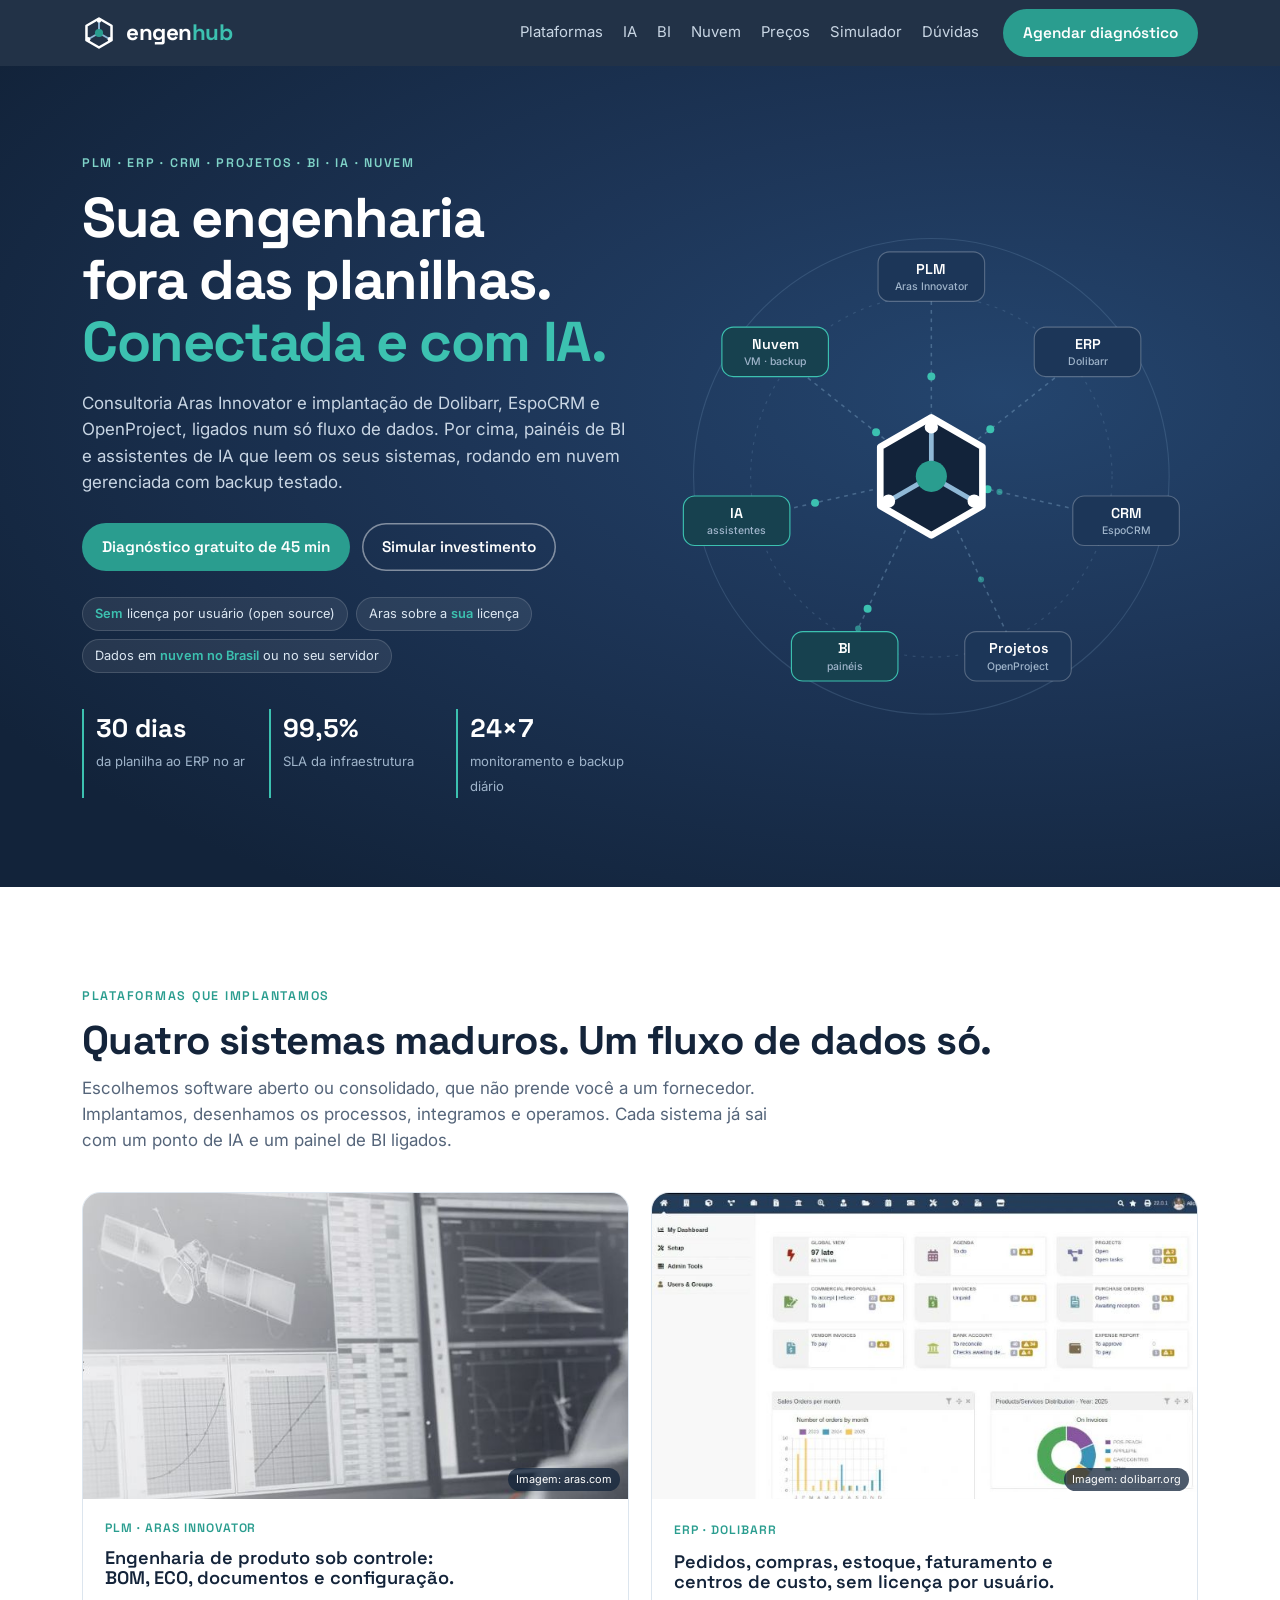
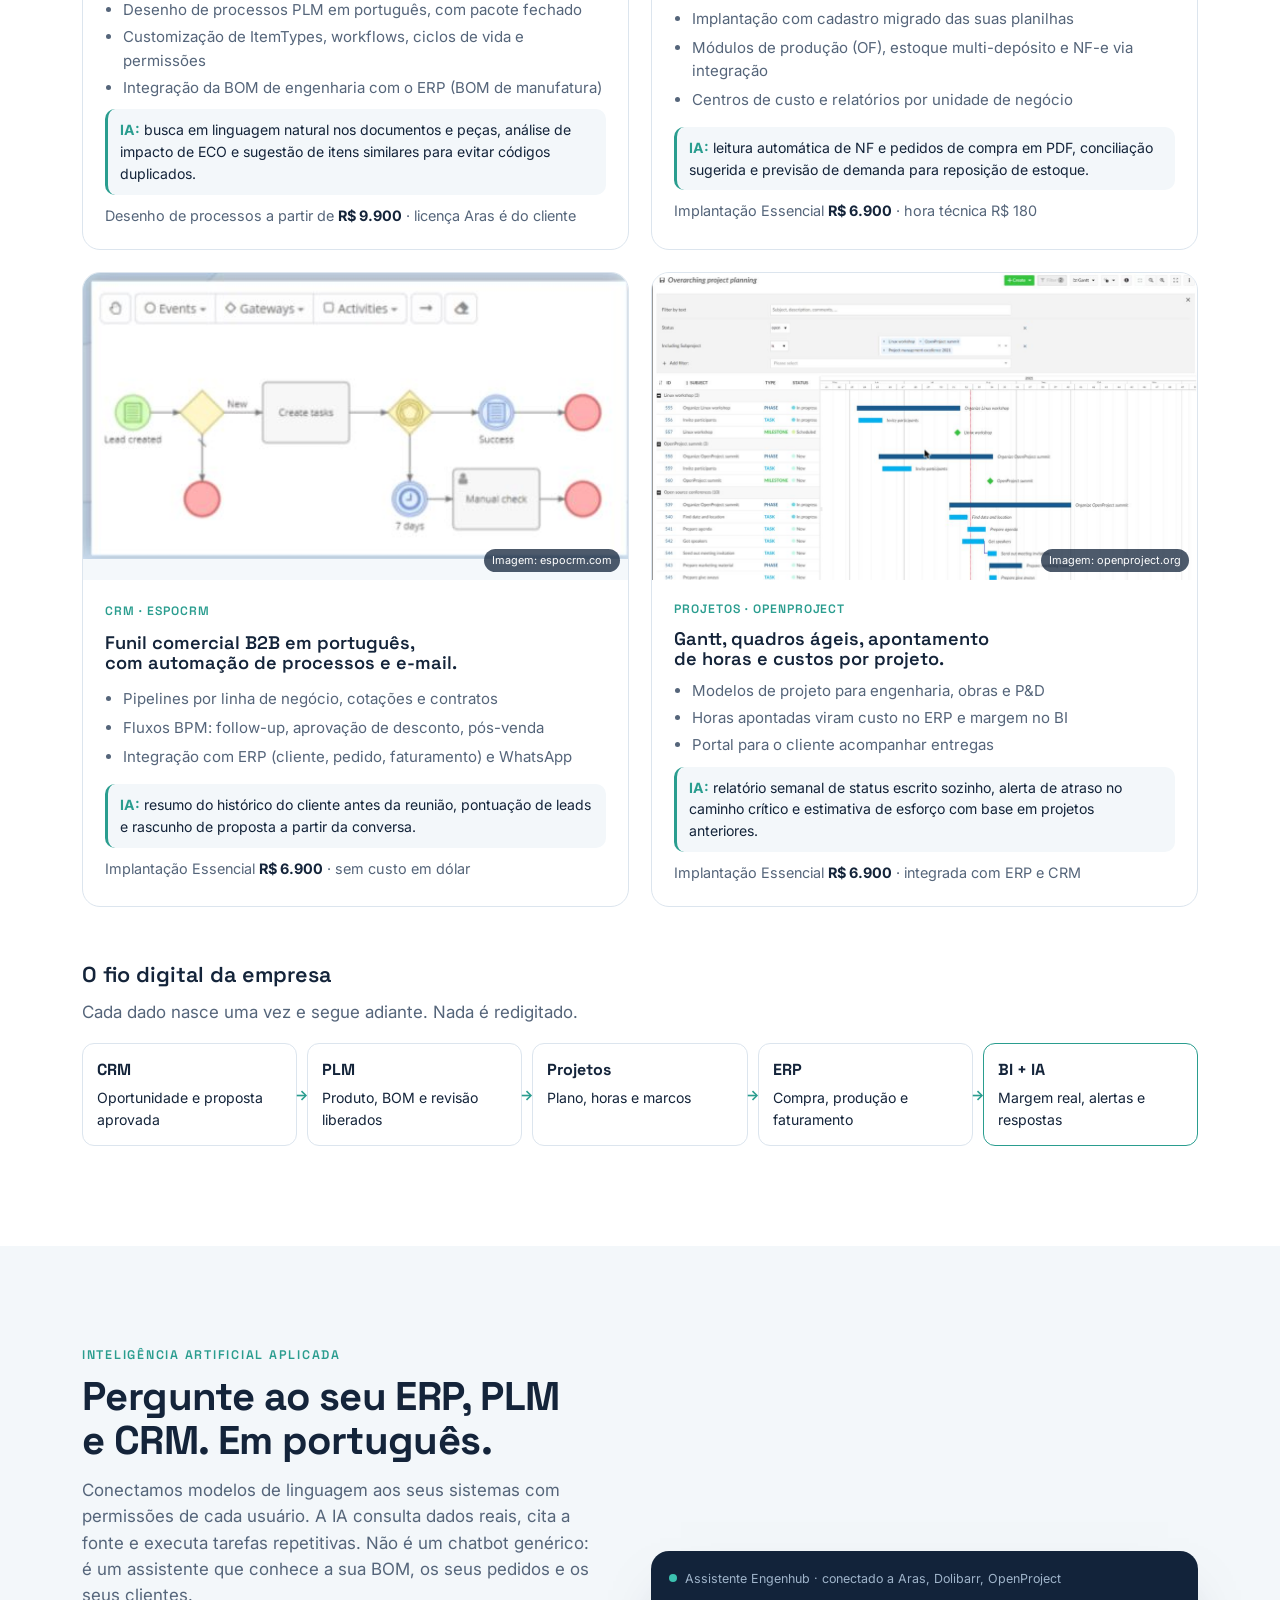
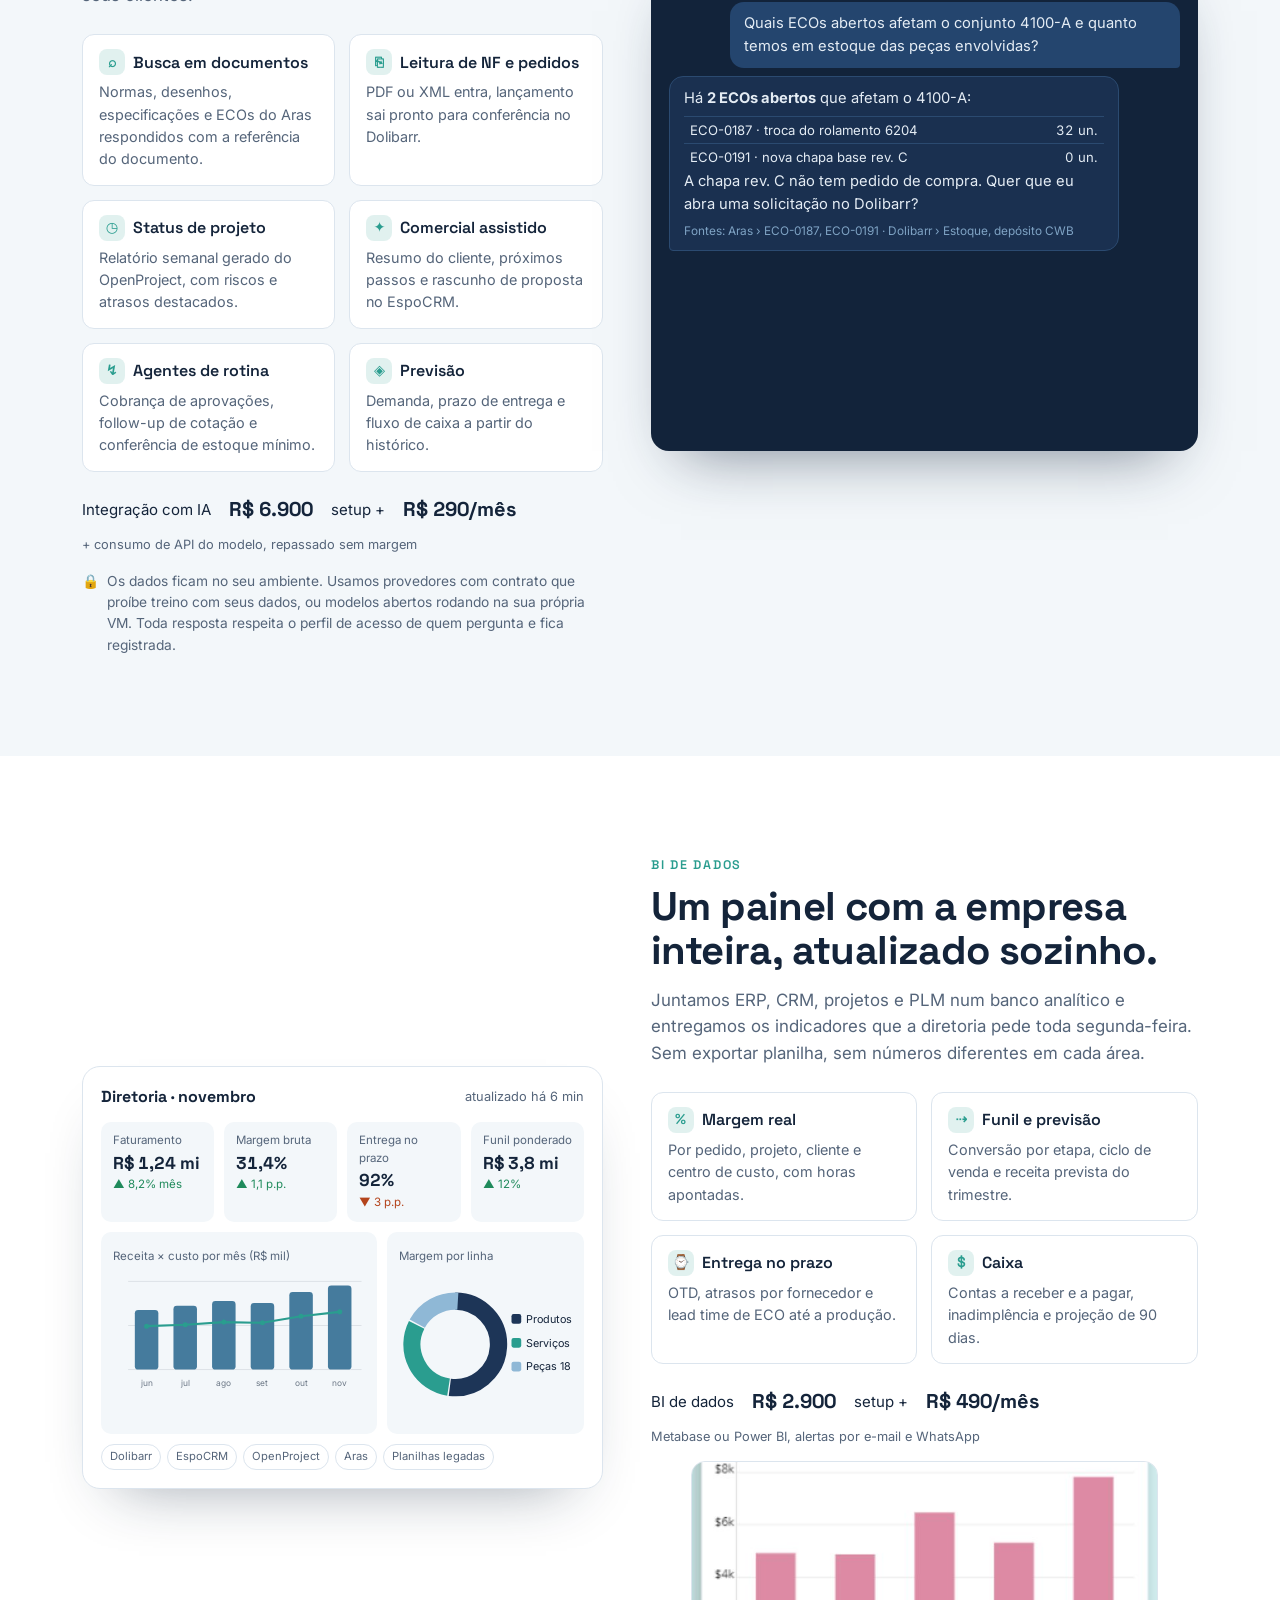
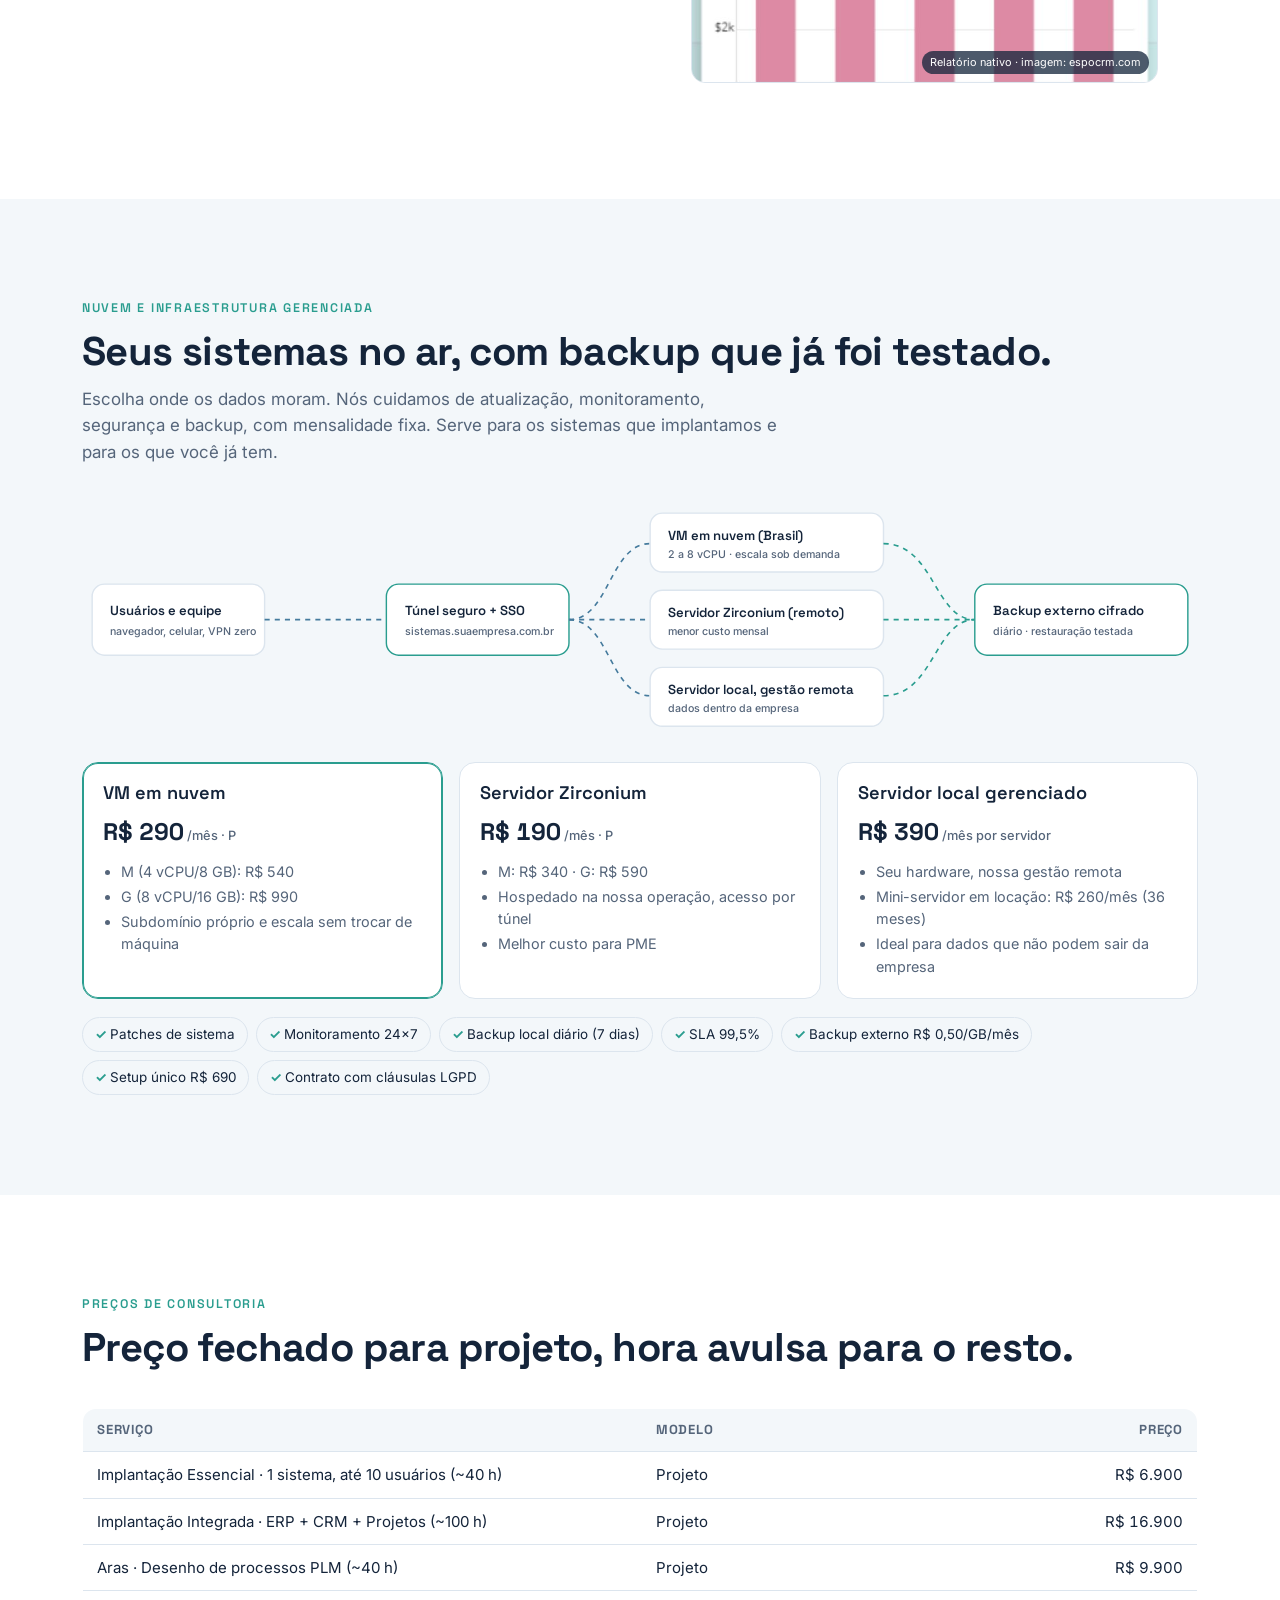
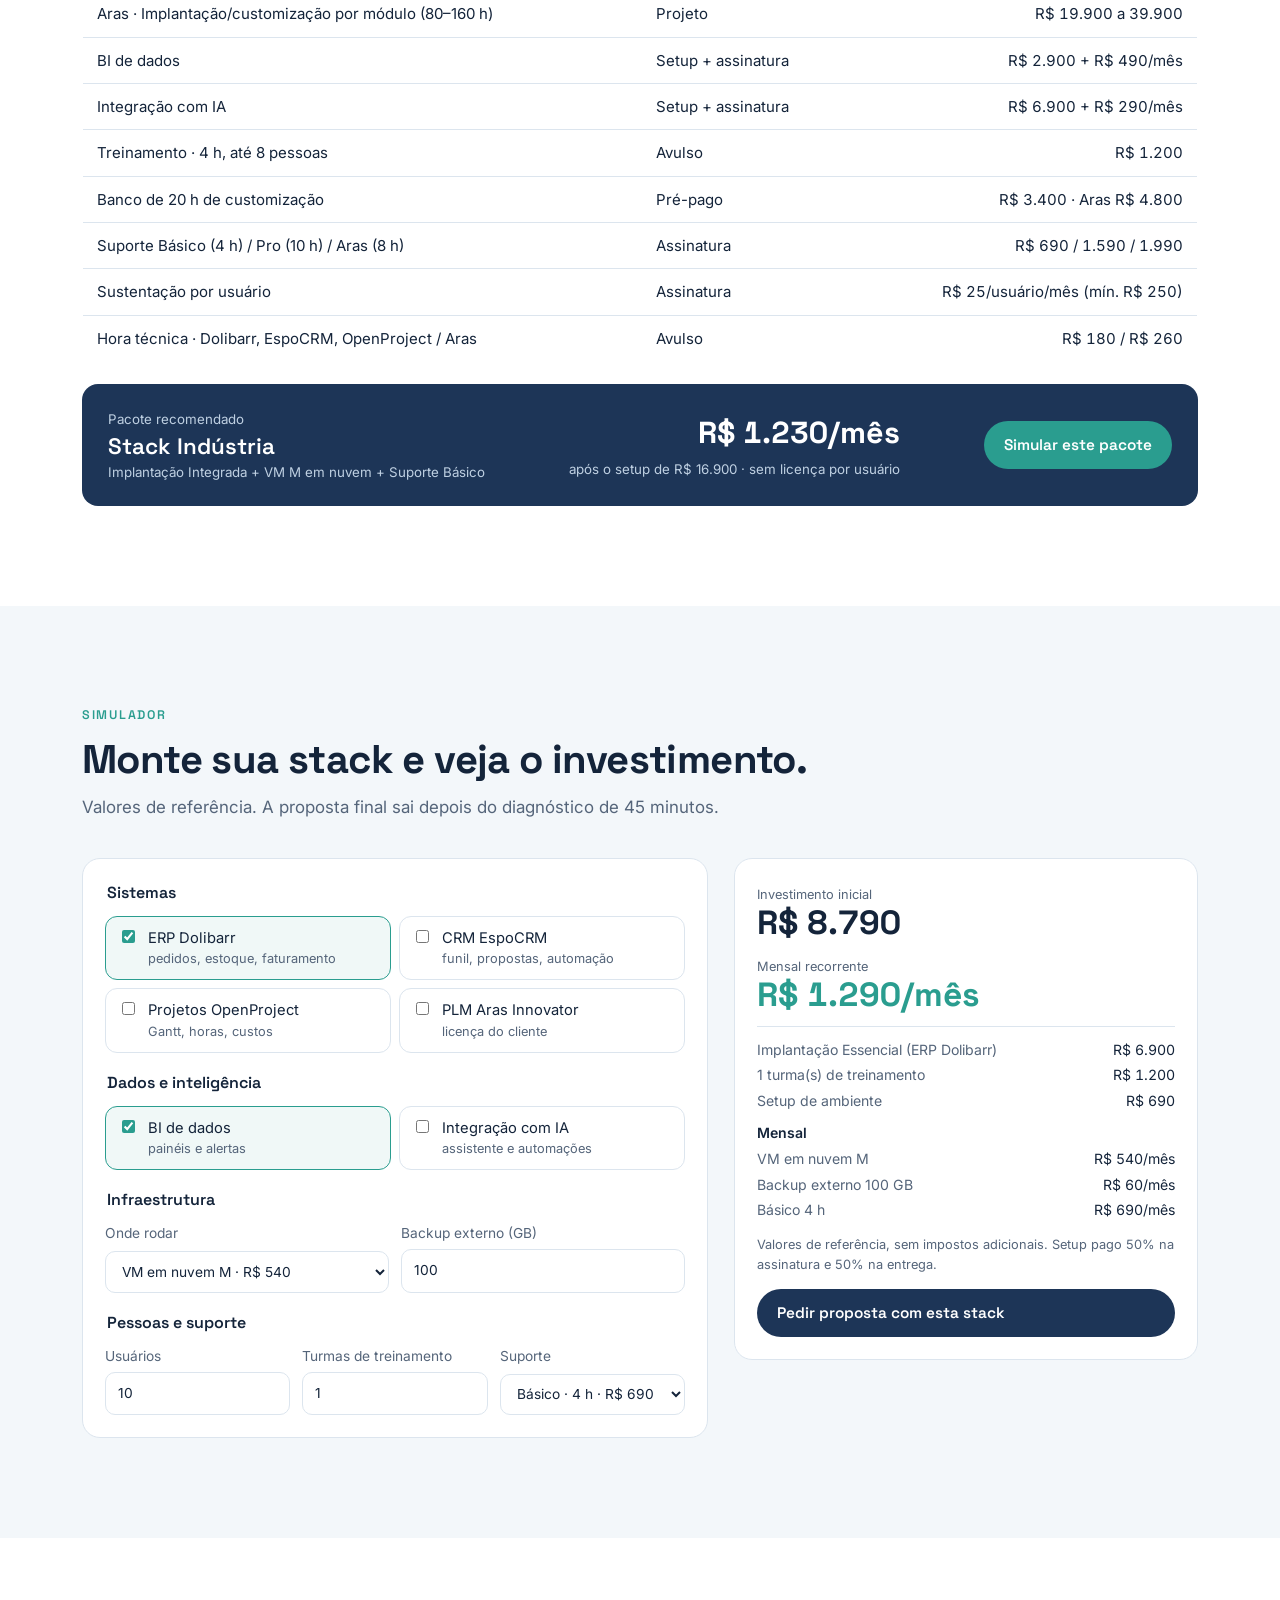
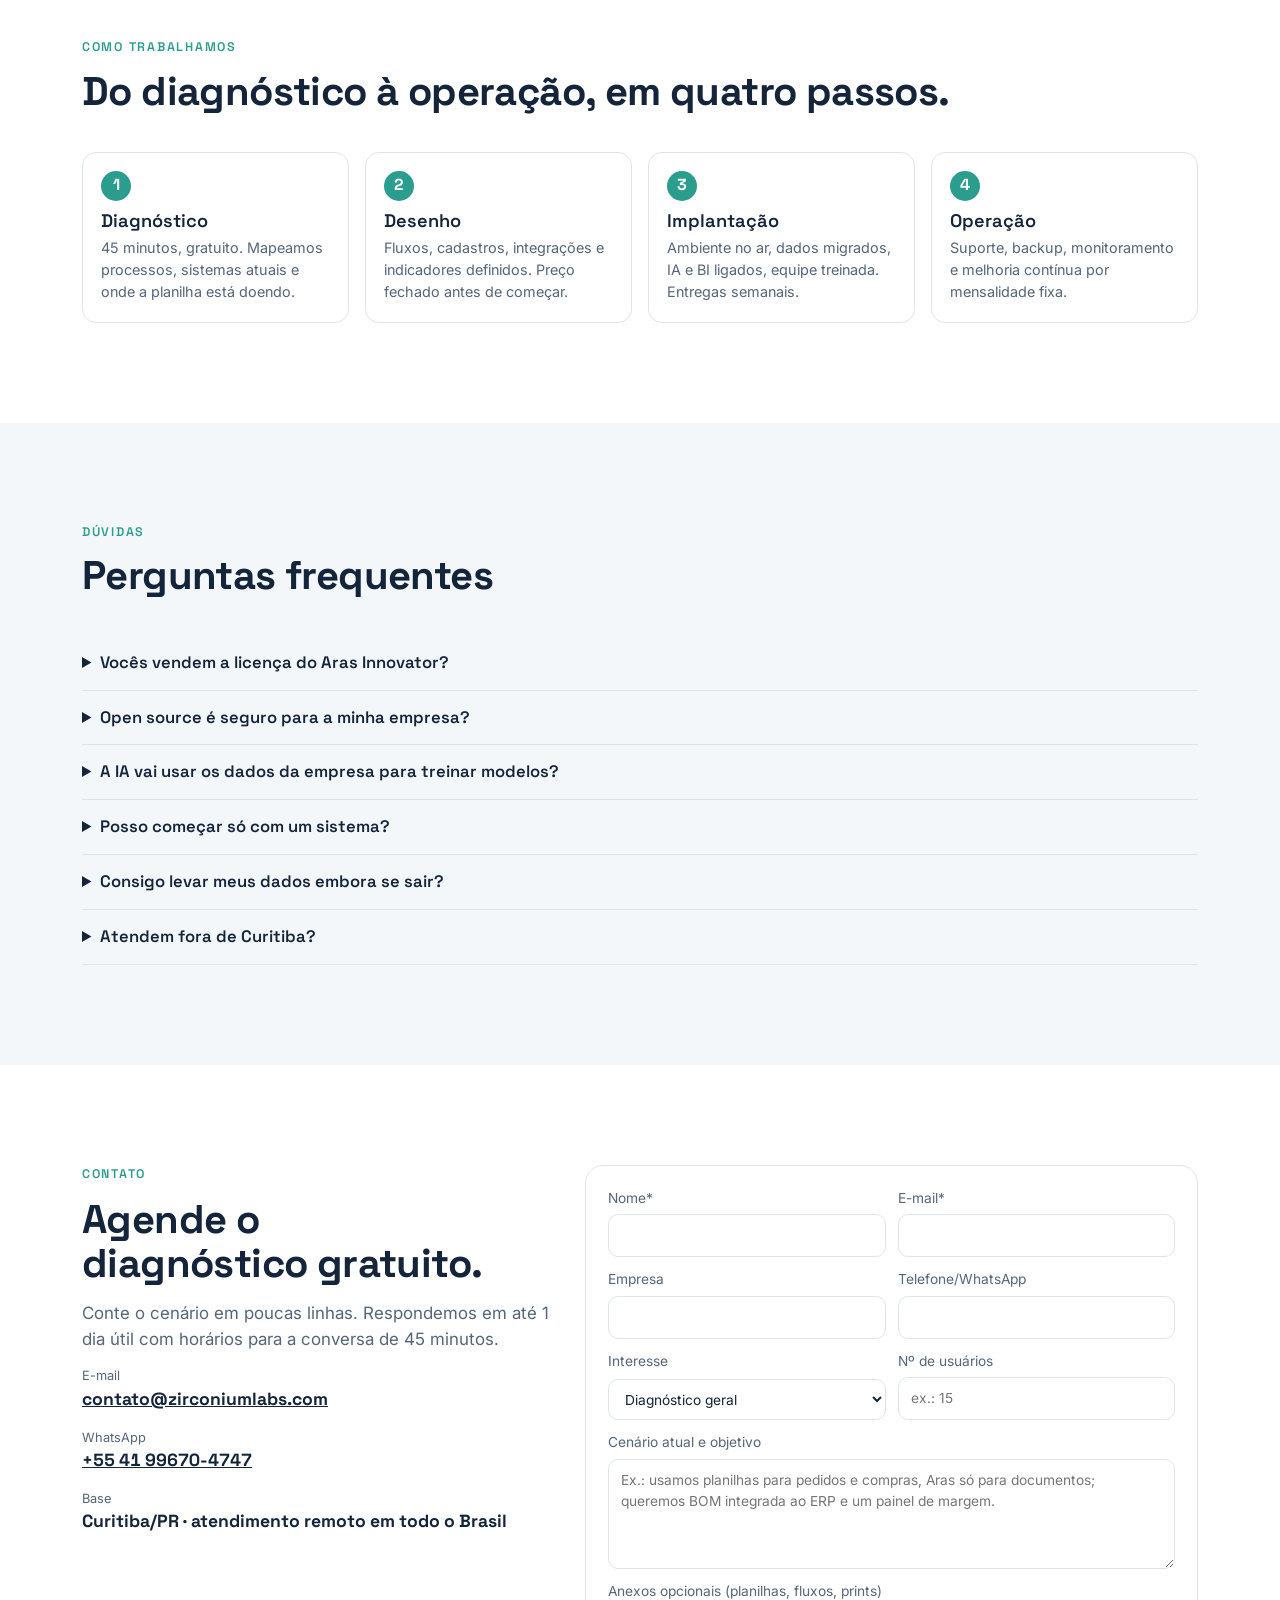
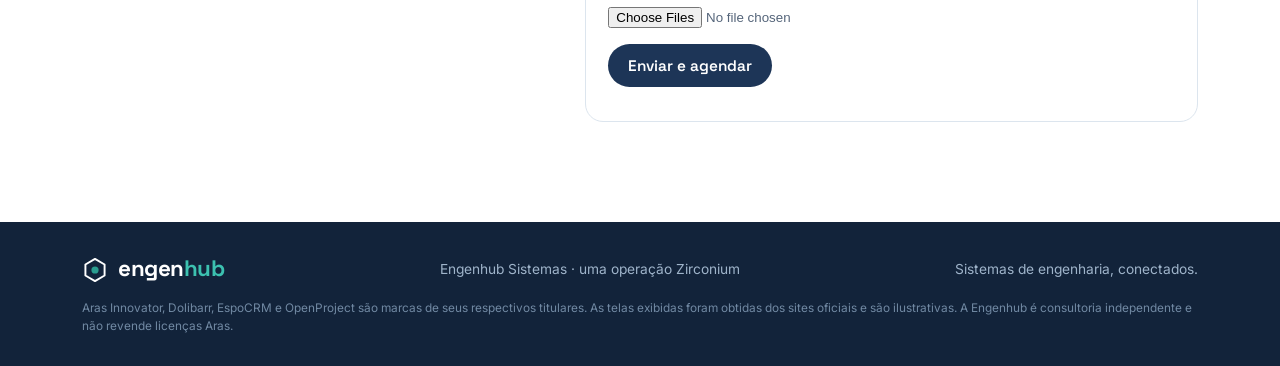
==== index.html @ d18b72bf "Add files via upload" ====
<!DOCTYPE html>
<html lang="pt-BR">
<head>
<meta charset="utf-8">
<meta name="viewport" content="width=device-width, initial-scale=1">
<title>Engenhub – Sistemas de engenharia, conectados</title>
<meta name="description" content="Consultoria Aras Innovator, implantação de Dolibarr, EspoCRM e OpenProject, BI, IA aplicada e infraestrutura em nuvem gerenciada para indústria.">
<link rel="icon" href="data:image/svg+xml,%3Csvg xmlns=%27http://www.w3.org/2000/svg%27 viewBox=%27-4 -4 108 108%27%3E%3Cpolygon points=%2750,4 10.2,27 10.2,73 50,96 89.8,73 89.8,27%27 fill=%27none%27 stroke=%27%231D3557%27 stroke-width=%278%27 stroke-linejoin=%27round%27/%3E%3Ccircle cx=%2750%27 cy=%2750%27 r=%2716%27 fill=%27%232A9D8F%27/%3E%3C/svg%3E">
<link rel="preconnect" href="https://fonts.googleapis.com">
<link rel="preconnect" href="https://fonts.gstatic.com" crossorigin>
<link href="https://fonts.googleapis.com/css2?family=Space+Grotesk:wght@500;600;700&family=Inter:wght@400;500;600&display=swap" rel="stylesheet">
<style>
/* Layout: faixa azul-engenharia com o hub animado ligando os sistemas; depois plataformas com telas reais,
   três blocos de destaque (IA, BI, nuvem), simulador de investimento e contato. */
:root{
  --navy:#1D3557; --steel:#457B9D; --teal:#2A9D8F; --ice:#EEF4F8; --deep:#12233A;
  --bg:#FFFFFF; --bg-alt:#F3F7FA; --ink:#14243A; --muted:#55657A; --line:#DCE5EE; --card:#FFFFFF;
  --accent:#1D3557; --hi:#2A9D8F; --hi-ink:#FFFFFF; --ok:#1F8A5B; --warn:#B4441C;
  --f-display:"Space Grotesk", "Segoe UI", system-ui, sans-serif;
  --f-body:"Inter", "Segoe UI", system-ui, -apple-system, sans-serif;
  --r:14px; color-scheme:light;
}
@media (prefers-color-scheme: dark){
  :root{ --bg:#0F1A2A; --bg-alt:#13233A; --ink:#E7EEF6; --muted:#A3B3C6; --line:#25374F; --card:#16263D;
         --accent:#8FB8D6; --hi:#3CC1B0; --hi-ink:#0F1A2A; --ok:#4CC38A; color-scheme:dark; }
}
*{box-sizing:border-box}
[hidden]{display:none!important}
html{scroll-behavior:smooth}
@media (prefers-reduced-motion: reduce){html{scroll-behavior:auto} *{animation:none!important}}
body{margin:0;background:var(--bg);color:var(--ink);font-family:var(--f-body);font-size:16px;line-height:1.55;-webkit-font-smoothing:antialiased}
a{color:var(--accent)}
:focus-visible{outline:3px solid var(--hi);outline-offset:2px;border-radius:6px}
h1,h2,h3{font-family:var(--f-display);line-height:1.1;text-wrap:balance;margin:0}
h2{font-size:clamp(1.7rem,3.2vw,2.5rem);font-weight:700;letter-spacing:-.015em}
h3{font-size:1.14rem;font-weight:600}
p{margin:0}
.wrap{max-width:1180px;margin:0 auto;padding:0 clamp(16px,4vw,32px)}
.num{font-variant-numeric:tabular-nums}
.kicker{font-family:var(--f-display);font-weight:600;font-size:.78rem;letter-spacing:.14em;text-transform:uppercase;color:var(--hi)}
.lead{color:var(--muted);max-width:64ch;font-size:1.06rem}
section{padding:clamp(56px,8vw,100px) 0}
.alt{background:var(--bg-alt)}
.sec-head{display:grid;gap:12px;margin-bottom:38px}

/* header */
header.top{position:sticky;top:0;z-index:20;background:rgba(18,35,58,.93);backdrop-filter:blur(8px);color:#fff}
.top .wrap{display:flex;align-items:center;gap:24px;height:66px}
.brand{display:flex;align-items:center;gap:10px;text-decoration:none;color:#fff}
.brand svg{width:34px;height:34px}
.brand b{font-family:var(--f-display);font-weight:700;font-size:1.4rem;letter-spacing:-.02em}
.brand b span{color:#3CC1B0}
nav.main{display:flex;gap:20px;margin-left:auto}
nav.main a{color:#C9D6E4;text-decoration:none;font-size:.93rem}
nav.main a:hover{color:#fff}
.btn{display:inline-flex;align-items:center;gap:8px;border:0;cursor:pointer;font-family:var(--f-display);font-weight:600;font-size:.96rem;padding:12px 20px;border-radius:999px;text-decoration:none;transition:transform .15s ease,background .15s ease}
.btn:hover{transform:translateY(-1px)}
.btn-teal{background:var(--teal);color:#fff}
.btn-teal:hover{background:#238A7E}
.btn-ghost{background:transparent;color:#fff;box-shadow:inset 0 0 0 1.5px rgba(255,255,255,.45)}
.btn-primary{background:var(--navy);color:#fff}
@media (prefers-color-scheme: dark){ .btn-primary{background:var(--teal)} }
@media (max-width:980px){ nav.main{display:none} .top .btn{margin-left:auto} }
@media (max-width:520px){ .top .btn{padding:9px 14px;font-size:.84rem;white-space:nowrap} .hero-stats{gap:10px} .hero-stats b{font-size:1.3rem} }

/* hero */
.hero{background:radial-gradient(1200px 600px at 78% 40%, #24456E 0%, var(--navy) 45%, var(--deep) 100%);color:#fff;padding:clamp(48px,7vw,88px) 0 clamp(56px,7vw,96px);overflow:hidden}
.hero .wrap{display:grid;grid-template-columns:1.02fr 1fr;gap:40px;align-items:center}
.hero h1{font-size:clamp(2.2rem,4.4vw,3.5rem);font-weight:700;letter-spacing:-.025em}
.hero h1 em{font-style:normal;color:#3CC1B0}
.hero .lead{color:#C9D6E4;margin-top:18px}
.ctas{display:flex;flex-wrap:wrap;gap:12px;margin-top:28px}
.chips{display:flex;flex-wrap:wrap;gap:8px;margin-top:26px}
.chip{font-size:.8rem;padding:6px 12px;border-radius:999px;background:rgba(255,255,255,.08);color:#DCE7F2;border:1px solid rgba(255,255,255,.14)}
.chip b{color:#3CC1B0;font-weight:600}
.hubbox{position:relative;aspect-ratio:1/1;max-width:560px;width:100%;justify-self:center}
.hubbox svg{width:100%;height:100%;display:block}
.hub-node rect{fill:#1C3658;stroke:rgba(255,255,255,.25);stroke-width:1.2}
.hub-node text{fill:#fff;font-family:var(--f-display);font-weight:600;font-size:15px}
.hub-node text.s{fill:#9FB4CA;font-family:var(--f-body);font-weight:500;font-size:11px}
.hub-node.hot rect{stroke:#3CC1B0;fill:#17414F}
.spoke{stroke:rgba(143,184,214,.35);stroke-width:1.6;fill:none;stroke-dasharray:4 5}
.ring{fill:none;stroke:rgba(143,184,214,.18);stroke-width:1.2}
.pulse{fill:#3CC1B0}
.hero-stats{display:grid;grid-template-columns:repeat(3,1fr);gap:18px;margin-top:36px;max-width:560px}
.hero-stats div{border-left:2px solid #3CC1B0;padding-left:12px}
.hero-stats b{font-family:var(--f-display);font-size:1.6rem;display:block}
.hero-stats small{color:#9FB4CA;font-size:.82rem}
@media (max-width:900px){ .hero .wrap{grid-template-columns:1fr} .hubbox{max-width:440px} }

/* platforms */
.plats{display:grid;grid-template-columns:repeat(2,1fr);gap:22px}
.plat{background:var(--card);border:1px solid var(--line);border-radius:18px;overflow:hidden;display:flex;flex-direction:column}
.plat figure{margin:0;background:#E9EEF3;aspect-ratio:16/9;overflow:hidden;position:relative}
.plat figure img{width:100%;height:100%;object-fit:cover;object-position:top left;display:block}
.plat figure figcaption{position:absolute;right:8px;bottom:8px;font-size:.68rem;background:rgba(18,35,58,.75);color:#fff;padding:3px 8px;border-radius:999px}
.plat .body{padding:20px 22px 22px;display:grid;gap:10px;flex:1}
.plat .tag{display:inline-flex;gap:8px;align-items:center;font-size:.76rem;font-weight:600;color:var(--hi);letter-spacing:.08em;text-transform:uppercase;font-family:var(--f-display)}
.plat ul{margin:0;padding-left:18px;color:var(--muted);font-size:.94rem;display:grid;gap:4px}
.plat .ai{margin-top:auto;font-size:.88rem;background:var(--bg-alt);border-radius:10px;padding:10px 12px;border-left:3px solid var(--teal)}
.plat .ai b{color:var(--hi)}
.plat .price{font-size:.9rem;color:var(--muted)}
.plat .price b{color:var(--ink)}
@media (max-width:820px){ .plats{grid-template-columns:1fr} }

/* thread */
.thread{display:grid;grid-template-columns:repeat(5,1fr);gap:10px;margin-top:8px;position:relative}
.thread div{background:var(--card);border:1px solid var(--line);border-radius:12px;padding:14px;font-size:.88rem;position:relative}
.thread div b{display:block;font-family:var(--f-display);font-size:1rem;margin-bottom:4px}
.thread div:not(:last-child)::after{content:"→";position:absolute;right:-12px;top:50%;transform:translateY(-50%);color:var(--hi);font-weight:700;z-index:1}
@media (max-width:820px){ .thread{grid-template-columns:1fr 1fr} .thread div::after{display:none} }

/* pillars (IA, BI, nuvem) */
.pillar{display:grid;grid-template-columns:1fr 1.05fr;gap:48px;align-items:center}
.pillar.rev > :first-child{order:2}
@media (max-width:900px){ .pillar{grid-template-columns:1fr} .pillar.rev > :first-child{order:0} }
.uses{display:grid;grid-template-columns:1fr 1fr;gap:14px;margin-top:26px}
.use{background:var(--card);border:1px solid var(--line);border-radius:12px;padding:14px 16px}
.use h3{font-size:1rem;display:flex;gap:8px;align-items:center}
.use p{color:var(--muted);font-size:.9rem;margin-top:6px}
.use .ic{width:26px;height:26px;border-radius:8px;background:rgba(42,157,143,.14);color:var(--hi);display:grid;place-items:center;font-size:.9rem;flex:none}
@media (max-width:560px){ .uses{grid-template-columns:1fr} }
.offer{display:flex;flex-wrap:wrap;gap:10px 18px;align-items:center;margin-top:22px;font-size:.94rem}
.offer .p{font-family:var(--f-display);font-weight:700;font-size:1.25rem}
.guard{margin-top:16px;font-size:.86rem;color:var(--muted);display:flex;gap:8px;align-items:flex-start}

/* AI chat mock */
.chat{background:var(--deep);border-radius:18px;padding:18px;color:#E4ECF4;box-shadow:0 30px 60px -30px rgba(18,35,58,.55);font-size:.92rem}
.chat .bar{display:flex;gap:8px;align-items:center;font-size:.78rem;color:#9FB4CA;margin-bottom:14px}
.chat .bar i{width:8px;height:8px;border-radius:50%;background:#3CC1B0;display:inline-block}
.msg{padding:10px 14px;border-radius:14px;margin:8px 0;max-width:88%;opacity:0;transform:translateY(6px);transition:opacity .4s ease, transform .4s ease}
.msg.on{opacity:1;transform:none}
.msg.u{background:#24456E;margin-left:auto;border-bottom-right-radius:4px}
.msg.a{background:#1A3050;border:1px solid #2B4A70;border-bottom-left-radius:4px}
.msg.a small{display:block;color:#7FA3C4;margin-top:6px;font-size:.74rem}
.msg table{border-collapse:collapse;margin-top:6px;font-size:.82rem;width:100%}
.msg td{padding:3px 6px;border-top:1px solid #2B4A70}
.msg td:last-child{text-align:right;font-variant-numeric:tabular-nums}
.typing{display:inline-flex;gap:4px}
.typing i{width:6px;height:6px;border-radius:50%;background:#7FA3C4;animation:blink 1s infinite}
.typing i:nth-child(2){animation-delay:.2s}.typing i:nth-child(3){animation-delay:.4s}
@keyframes blink{50%{opacity:.25}}

/* BI dashboard mock */
.dash{background:var(--card);border:1px solid var(--line);border-radius:18px;padding:18px;box-shadow:0 30px 60px -36px rgba(18,35,58,.45)}
.dash .hd{display:flex;justify-content:space-between;align-items:center;font-size:.8rem;color:var(--muted);margin-bottom:12px}
.dash .hd b{font-family:var(--f-display);color:var(--ink);font-size:1rem}
.kpis{display:grid;grid-template-columns:repeat(4,1fr);gap:10px}
.kpi{background:var(--bg-alt);border-radius:10px;padding:10px 12px}
.kpi small{color:var(--muted);font-size:.72rem;display:block}
.kpi b{font-family:var(--f-display);font-size:1.08rem;white-space:nowrap}
.kpi em{font-style:normal;font-size:.72rem;color:var(--ok);display:block}
.kpi em.dn{color:var(--warn)}
.dgrid{display:grid;grid-template-columns:1.4fr 1fr;gap:10px;margin-top:10px}
.panel{background:var(--bg-alt);border-radius:10px;padding:10px 12px}
.panel small{color:var(--muted);font-size:.72rem}
.panel svg{width:100%;height:auto;display:block;margin-top:6px}
.src{display:flex;flex-wrap:wrap;gap:6px;margin-top:10px}
.src span{font-size:.7rem;padding:3px 8px;border-radius:999px;border:1px solid var(--line);color:var(--muted)}
@media (max-width:560px){ .kpis{grid-template-columns:1fr 1fr} .dgrid{grid-template-columns:1fr} }
.shot{border-radius:14px;overflow:hidden;border:1px solid var(--line);margin-top:14px;position:relative;background:#fff}
.shot img{width:100%;display:block}
.shot figcaption{position:absolute;right:8px;bottom:8px;font-size:.68rem;background:rgba(18,35,58,.75);color:#fff;padding:3px 8px;border-radius:999px}

/* cloud */
.deploy{display:grid;grid-template-columns:repeat(3,1fr);gap:16px;margin-top:8px}
.dep{background:var(--card);border:1px solid var(--line);border-radius:16px;padding:20px;display:grid;gap:10px;align-content:start}
.dep.hot{border-color:var(--teal);box-shadow:0 0 0 1px var(--teal) inset}
.dep .pr{font-family:var(--f-display);font-size:1.5rem;font-weight:700}
.dep .pr small{font-size:.8rem;color:var(--muted);font-weight:500;font-family:var(--f-body)}
.dep ul{margin:0;padding-left:18px;color:var(--muted);font-size:.9rem;display:grid;gap:3px}
@media (max-width:860px){ .deploy{grid-template-columns:1fr} }
.cloudmap{width:100%;height:auto;display:block}
.cloudmap .box{fill:var(--card);stroke:var(--line);stroke-width:1.4}
.cloudmap .t{fill:var(--ink);font:600 13px var(--f-display)}
.cloudmap .s{fill:var(--muted);font:500 10.5px var(--f-body)}
.cloudmap .ln{stroke:var(--steel);stroke-width:1.6;fill:none;stroke-dasharray:5 5;animation:flow 1.4s linear infinite}
.cloudmap .ln.bk{stroke:var(--teal)}
@keyframes flow{to{stroke-dashoffset:-20}}
.incl{display:flex;flex-wrap:wrap;gap:8px;margin-top:18px}
.incl span{font-size:.84rem;padding:6px 12px;border-radius:999px;background:var(--bg-alt);border:1px solid var(--line)}
.incl span::before{content:"✓ ";color:var(--hi);font-weight:700}

/* tables */
.tbl{width:100%;border-collapse:collapse;font-size:.94rem;background:var(--card);border-radius:14px;overflow:hidden;border:1px solid var(--line)}
.tbl th,.tbl td{padding:11px 14px;text-align:left;border-bottom:1px solid var(--line);vertical-align:top}
.tbl th{font-family:var(--f-display);font-size:.82rem;letter-spacing:.06em;text-transform:uppercase;color:var(--muted);background:var(--bg-alt)}
.tbl td.r{text-align:right;white-space:nowrap;font-variant-numeric:tabular-nums}
.tbl tr:last-child td{border-bottom:0}
.tblwrap{overflow-x:auto}
.pack{margin-top:22px;display:flex;flex-wrap:wrap;gap:14px 28px;align-items:center;justify-content:space-between;background:var(--navy);color:#fff;border-radius:16px;padding:22px 26px}
.pack b.big{font-family:var(--f-display);font-size:1.9rem}
.pack small{color:#BFD0E2}

/* simulator */
.sim{display:grid;grid-template-columns:1.35fr 1fr;gap:26px;align-items:start}
@media (max-width:900px){ .sim{grid-template-columns:1fr} }
.card{background:var(--card);border:1px solid var(--line);border-radius:18px;padding:22px}
fieldset{border:0;margin:0 0 18px;padding:0}
legend{font-family:var(--f-display);font-weight:600;margin-bottom:10px;font-size:1rem}
.opts{display:grid;grid-template-columns:repeat(2,1fr);gap:8px}
@media (max-width:560px){ .opts{grid-template-columns:1fr} }
.opt{display:flex;gap:10px;align-items:flex-start;border:1px solid var(--line);border-radius:12px;padding:10px 12px;cursor:pointer;font-size:.92rem;background:var(--bg)}
.opt:has(input:checked){border-color:var(--teal);background:rgba(42,157,143,.07)}
.opt input{margin-top:3px;accent-color:var(--teal)}
.opt small{display:block;color:var(--muted);font-size:.8rem}
.row{display:grid;grid-template-columns:repeat(auto-fit,minmax(160px,1fr));gap:12px}
label.f{display:grid;gap:5px;font-size:.86rem;color:var(--muted)}
input[type=text],input[type=email],input[type=tel],input[type=number],select,textarea{font:inherit;color:var(--ink);background:var(--bg);border:1px solid var(--line);border-radius:10px;padding:10px 12px;width:100%}
textarea{min-height:110px;resize:vertical}
.total{position:sticky;top:84px;display:grid;gap:14px}
.total .big{font-family:var(--f-display);font-size:2.1rem;font-weight:700;line-height:1}
.total .lines{font-size:.88rem;color:var(--muted);display:grid;gap:4px;border-top:1px solid var(--line);padding-top:12px}
.total .lines div{display:flex;justify-content:space-between;gap:12px}
.total .lines span:last-child{font-variant-numeric:tabular-nums;color:var(--ink);white-space:nowrap}
.note{font-size:.8rem;color:var(--muted)}

/* steps, faq, contact */
.steps{display:grid;grid-template-columns:repeat(4,1fr);gap:16px;counter-reset:s}
.step{background:var(--card);border:1px solid var(--line);border-radius:14px;padding:18px;counter-increment:s}
.step::before{content:counter(s);display:grid;place-items:center;width:30px;height:30px;border-radius:50%;background:var(--teal);color:#fff;font-family:var(--f-display);font-weight:700;margin-bottom:10px}
.step p{color:var(--muted);font-size:.9rem;margin-top:6px}
@media (max-width:860px){ .steps{grid-template-columns:1fr 1fr} }
details{border-bottom:1px solid var(--line);padding:14px 0}
summary{cursor:pointer;font-family:var(--f-display);font-weight:600;font-size:1.04rem}
details p{color:var(--muted);margin-top:8px;max-width:80ch}
.contact{display:grid;grid-template-columns:1fr 1.3fr;gap:32px;align-items:start}
@media (max-width:900px){ .contact{grid-template-columns:1fr} }
.cinfo{display:grid;gap:14px}
.cinfo small{display:block;color:var(--muted);font-size:.8rem}
.cinfo b{font-family:var(--f-display);font-size:1.1rem}
.sendmsg{margin-top:12px;font-size:.92rem;color:var(--ok)}
.sendmsg.warn{color:var(--warn)}
.files{font-size:.84rem;color:var(--muted)}
footer{background:var(--deep);color:#9FB4CA;padding:30px 0;font-size:.86rem}
footer .wrap{display:flex;flex-wrap:wrap;gap:12px 28px;align-items:center;justify-content:space-between}
footer .tm{flex-basis:100%;font-size:.74rem;color:#7189A3}
</style>
</head>
<body>

<header class="top">
  <div class="wrap">
    <a class="brand" href="#inicio" aria-label="Engenhub, início">
      <svg viewBox="-4 -4 108 108" aria-hidden="true">
        <polygon points="50,4 10.2,27 10.2,73 50,96 89.8,73 89.8,27" fill="none" stroke="#FFFFFF" stroke-width="8" stroke-linejoin="round"/>
        <line x1="50" y1="50" x2="50" y2="10" stroke="#8FB8D6" stroke-width="6"/><line x1="50" y1="50" x2="15.4" y2="70" stroke="#8FB8D6" stroke-width="6"/><line x1="50" y1="50" x2="84.6" y2="70" stroke="#8FB8D6" stroke-width="6"/>
        <circle cx="50" cy="10" r="7" fill="#FFFFFF"/><circle cx="15.4" cy="70" r="7" fill="#FFFFFF"/><circle cx="84.6" cy="70" r="7" fill="#FFFFFF"/>
        <circle cx="50" cy="50" r="13" fill="#2A9D8F"/>
      </svg>
      <b>engen<span>hub</span></b>
    </a>
    <nav class="main" aria-label="Seções">
      <a href="#plataformas">Plataformas</a>
      <a href="#ia">IA</a>
      <a href="#bi">BI</a>
      <a href="#nuvem">Nuvem</a>
      <a href="#precos">Preços</a>
      <a href="#simulador">Simulador</a>
      <a href="#faq">Dúvidas</a>
    </nav>
    <a class="btn btn-teal" href="#orcamento">Agendar diagnóstico</a>
  </div>
</header>

<main id="inicio">
<section class="hero" aria-labelledby="h-hero">
  <div class="wrap">
    <div>
      <p class="kicker" style="color:#7FD3C8">PLM · ERP · CRM · Projetos · BI · IA · Nuvem</p>
      <h1 id="h-hero" style="margin-top:14px">Sua engenharia<br>fora das planilhas.<br><em>Conectada e com IA.</em></h1>
      <p class="lead">Consultoria Aras Innovator e implantação de Dolibarr, EspoCRM e OpenProject, ligados num só fluxo de dados. Por cima, painéis de BI e assistentes de IA que leem os seus sistemas, rodando em nuvem gerenciada com backup testado.</p>
      <div class="ctas">
        <a class="btn btn-teal" href="#orcamento">Diagnóstico gratuito de 45 min</a>
        <a class="btn btn-ghost" href="#simulador">Simular investimento</a>
      </div>
      <div class="chips">
        <span class="chip"><b>Sem</b> licença por usuário (open source)</span>
        <span class="chip">Aras sobre a <b>sua</b> licença</span>
        <span class="chip">Dados em <b>nuvem no Brasil</b> ou no seu servidor</span>
      </div>
      <div class="hero-stats">
        <div><b class="num">30 dias</b><small>da planilha ao ERP no ar</small></div>
        <div><b class="num">99,5%</b><small>SLA da infraestrutura</small></div>
        <div><b class="num">24×7</b><small>monitoramento e backup diário</small></div>
      </div>
    </div>
    <div class="hubbox" aria-hidden="true">
      <svg viewBox="0 0 560 560" id="hub">
        <circle class="ring" cx="280" cy="280" r="250"/>
        <circle class="ring" cx="280" cy="280" r="190" style="stroke-dasharray:3 6"/>
        <g id="spokes"></g>
        <g id="pulses"></g>
        <g transform="translate(280 280)">
          <polygon points="0,-62 -53.7,-31 -53.7,31 0,62 53.7,31 53.7,-31" fill="#12233A" stroke="#FFFFFF" stroke-width="7" stroke-linejoin="round"/>
          <line x1="0" y1="0" x2="0" y2="-52" stroke="#8FB8D6" stroke-width="5"/><line x1="0" y1="0" x2="-45" y2="26" stroke="#8FB8D6" stroke-width="5"/><line x1="0" y1="0" x2="45" y2="26" stroke="#8FB8D6" stroke-width="5"/>
          <circle cx="0" cy="-52" r="7" fill="#FFF"/><circle cx="-45" cy="26" r="7" fill="#FFF"/><circle cx="45" cy="26" r="7" fill="#FFF"/>
          <circle r="15" fill="#2A9D8F"><animate attributeName="r" values="14;17;14" dur="2.4s" repeatCount="indefinite"/></circle>
        </g>
        <g id="nodes"></g>
      </svg>
    </div>
  </div>
</section>

<section id="plataformas" aria-labelledby="h-plat">
  <div class="wrap">
    <div class="sec-head">
      <p class="kicker">Plataformas que implantamos</p>
      <h2 id="h-plat">Quatro sistemas maduros. Um fluxo de dados só.</h2>
      <p class="lead">Escolhemos software aberto ou consolidado, que não prende você a um fornecedor. Implantamos, desenhamos os processos, integramos e operamos. Cada sistema já sai com um ponto de IA e um painel de BI ligados.</p>
    </div>
    <div class="plats">
      <article class="plat">
        <figure><img src="[data-uri]" alt="Engenheiro analisando modelo 3D de satélite e curvas de engenharia em monitores" loading="lazy"><figcaption>Imagem: aras.com</figcaption></figure>
        <div class="body">
          <span class="tag">PLM · Aras Innovator</span>
          <h3>Engenharia de produto sob controle: BOM, ECO, documentos e configuração.</h3>
          <ul>
            <li>Desenho de processos PLM em português, com pacote fechado</li>
            <li>Customização de ItemTypes, workflows, ciclos de vida e permissões</li>
            <li>Integração da BOM de engenharia com o ERP (BOM de manufatura)</li>
          </ul>
          <p class="ai"><b>IA:</b> busca em linguagem natural nos documentos e peças, análise de impacto de ECO e sugestão de itens similares para evitar códigos duplicados.</p>
          <p class="price">Desenho de processos a partir de <b>R$ 9.900</b> · licença Aras é do cliente</p>
        </div>
      </article>
      <article class="plat">
        <figure><img src="[data-uri]" alt="Painel do Dolibarr com propostas, faturas, pedidos de compra e gráficos de vendas" loading="lazy"><figcaption>Imagem: dolibarr.org</figcaption></figure>
        <div class="body">
          <span class="tag">ERP · Dolibarr</span>
          <h3>Pedidos, compras, estoque, faturamento e centros de custo, sem licença por usuário.</h3>
          <ul>
            <li>Implantação com cadastro migrado das suas planilhas</li>
            <li>Módulos de produção (OF), estoque multi-depósito e NF-e via integração</li>
            <li>Centros de custo e relatórios por unidade de negócio</li>
          </ul>
          <p class="ai"><b>IA:</b> leitura automática de NF e pedidos de compra em PDF, conciliação sugerida e previsão de demanda para reposição de estoque.</p>
          <p class="price">Implantação Essencial <b>R$ 6.900</b> · hora técnica R$ 180</p>
        </div>
      </article>
      <article class="plat">
        <figure><img src="[data-uri]" alt="Editor de fluxo BPM do EspoCRM com eventos, gateways e tarefas" loading="lazy" style="object-fit:contain;background:#F4F8FB"><figcaption>Imagem: espocrm.com</figcaption></figure>
        <div class="body">
          <span class="tag">CRM · EspoCRM</span>
          <h3>Funil comercial B2B em português, com automação de processos e e-mail.</h3>
          <ul>
            <li>Pipelines por linha de negócio, cotações e contratos</li>
            <li>Fluxos BPM: follow-up, aprovação de desconto, pós-venda</li>
            <li>Integração com ERP (cliente, pedido, faturamento) e WhatsApp</li>
          </ul>
          <p class="ai"><b>IA:</b> resumo do histórico do cliente antes da reunião, pontuação de leads e rascunho de proposta a partir da conversa.</p>
          <p class="price">Implantação Essencial <b>R$ 6.900</b> · sem custo em dólar</p>
        </div>
      </article>
      <article class="plat">
        <figure><img src="[data-uri]" alt="Gráfico de Gantt do OpenProject com fases, marcos e dependências" loading="lazy"><figcaption>Imagem: openproject.org</figcaption></figure>
        <div class="body">
          <span class="tag">Projetos · OpenProject</span>
          <h3>Gantt, quadros ágeis, apontamento de horas e custos por projeto.</h3>
          <ul>
            <li>Modelos de projeto para engenharia, obras e P&amp;D</li>
            <li>Horas apontadas viram custo no ERP e margem no BI</li>
            <li>Portal para o cliente acompanhar entregas</li>
          </ul>
          <p class="ai"><b>IA:</b> relatório semanal de status escrito sozinho, alerta de atraso no caminho crítico e estimativa de esforço com base em projetos anteriores.</p>
          <p class="price">Implantação Essencial <b>R$ 6.900</b> · integrada com ERP e CRM</p>
        </div>
      </article>
    </div>

    <div class="sec-head" style="margin:56px 0 18px">
      <h3 style="font-size:1.35rem">O fio digital da empresa</h3>
      <p class="lead">Cada dado nasce uma vez e segue adiante. Nada é redigitado.</p>
    </div>
    <div class="thread">
      <div><b>CRM</b>Oportunidade e proposta aprovada</div>
      <div><b>PLM</b>Produto, BOM e revisão liberados</div>
      <div><b>Projetos</b>Plano, horas e marcos</div>
      <div><b>ERP</b>Compra, produção e faturamento</div>
      <div style="border-color:var(--teal)"><b>BI + IA</b>Margem real, alertas e respostas</div>
    </div>
  </div>
</section>

<section id="ia" class="alt" aria-labelledby="h-ia">
  <div class="wrap pillar">
    <div>
      <p class="kicker">Inteligência artificial aplicada</p>
      <h2 id="h-ia" style="margin-top:10px">Pergunte ao seu ERP, PLM e CRM. Em português.</h2>
      <p class="lead" style="margin-top:14px">Conectamos modelos de linguagem aos seus sistemas com permissões de cada usuário. A IA consulta dados reais, cita a fonte e executa tarefas repetitivas. Não é um chatbot genérico: é um assistente que conhece a sua BOM, os seus pedidos e os seus clientes.</p>
      <div class="uses">
        <div class="use"><h3><span class="ic">⌕</span>Busca em documentos</h3><p>Normas, desenhos, especificações e ECOs do Aras respondidos com a referência do documento.</p></div>
        <div class="use"><h3><span class="ic">⎘</span>Leitura de NF e pedidos</h3><p>PDF ou XML entra, lançamento sai pronto para conferência no Dolibarr.</p></div>
        <div class="use"><h3><span class="ic">◷</span>Status de projeto</h3><p>Relatório semanal gerado do OpenProject, com riscos e atrasos destacados.</p></div>
        <div class="use"><h3><span class="ic">✦</span>Comercial assistido</h3><p>Resumo do cliente, próximos passos e rascunho de proposta no EspoCRM.</p></div>
        <div class="use"><h3><span class="ic">↯</span>Agentes de rotina</h3><p>Cobrança de aprovações, follow-up de cotação e conferência de estoque mínimo.</p></div>
        <div class="use"><h3><span class="ic">◈</span>Previsão</h3><p>Demanda, prazo de entrega e fluxo de caixa a partir do histórico.</p></div>
      </div>
      <div class="offer"><span>Integração com IA</span><span class="p num">R$ 6.900</span><span>setup +</span><span class="p num">R$ 290/mês</span><span class="note">+ consumo de API do modelo, repassado sem margem</span></div>
      <p class="guard"><span style="color:var(--hi)">🔒</span><span>Os dados ficam no seu ambiente. Usamos provedores com contrato que proíbe treino com seus dados, ou modelos abertos rodando na sua própria VM. Toda resposta respeita o perfil de acesso de quem pergunta e fica registrada.</span></p>
    </div>
    <div class="chat" id="chat" aria-label="Exemplo de conversa com o assistente">
      <div class="bar"><i></i> Assistente Engenhub · conectado a Aras, Dolibarr, OpenProject</div>
      <div class="msg u">Quais ECOs abertos afetam o conjunto 4100-A e quanto temos em estoque das peças envolvidas?</div>
      <div class="msg a">Há <b>2 ECOs abertos</b> que afetam o 4100-A:
        <table><tr><td>ECO-0187 · troca do rolamento 6204</td><td>32 un.</td></tr><tr><td>ECO-0191 · nova chapa base rev. C</td><td>0 un.</td></tr></table>
        A chapa rev. C não tem pedido de compra. Quer que eu abra uma solicitação no Dolibarr?
        <small>Fontes: Aras › ECO-0187, ECO-0191 · Dolibarr › Estoque, depósito CWB</small></div>
      <div class="msg u">Sim, 20 unidades, fornecedor habitual.</div>
      <div class="msg a">Solicitação <b>SC-2611-014</b> criada para 20 un. no fornecedor Metalúrgica Alfa, aguardando sua aprovação. Também avisei a tarefa “Liberação rev. C” no OpenProject.
        <small>Ações: Dolibarr › SC-2611-014 · OpenProject › #642</small></div>
    </div>
  </div>
</section>

<section id="bi" aria-labelledby="h-bi">
  <div class="wrap pillar rev">
    <div>
      <p class="kicker">BI de dados</p>
      <h2 id="h-bi" style="margin-top:10px">Um painel com a empresa inteira, atualizado sozinho.</h2>
      <p class="lead" style="margin-top:14px">Juntamos ERP, CRM, projetos e PLM num banco analítico e entregamos os indicadores que a diretoria pede toda segunda-feira. Sem exportar planilha, sem números diferentes em cada área.</p>
      <div class="uses">
        <div class="use"><h3><span class="ic">%</span>Margem real</h3><p>Por pedido, projeto, cliente e centro de custo, com horas apontadas.</p></div>
        <div class="use"><h3><span class="ic">⇢</span>Funil e previsão</h3><p>Conversão por etapa, ciclo de venda e receita prevista do trimestre.</p></div>
        <div class="use"><h3><span class="ic">⌚</span>Entrega no prazo</h3><p>OTD, atrasos por fornecedor e lead time de ECO até a produção.</p></div>
        <div class="use"><h3><span class="ic">$</span>Caixa</h3><p>Contas a receber e a pagar, inadimplência e projeção de 90 dias.</p></div>
      </div>
      <div class="offer"><span>BI de dados</span><span class="p num">R$ 2.900</span><span>setup +</span><span class="p num">R$ 490/mês</span><span class="note">Metabase ou Power BI, alertas por e-mail e WhatsApp</span></div>
      <figure class="shot"><img src="[data-uri]" alt="Gráfico de receita mensal em relatório do EspoCRM" style="max-height:220px;object-fit:cover;object-position:center"><figcaption>Relatório nativo · imagem: espocrm.com</figcaption></figure>
    </div>
    <div class="dash" aria-label="Exemplo de painel de BI">
      <div class="hd"><b>Diretoria · novembro</b><span>atualizado há 6 min</span></div>
      <div class="kpis">
        <div class="kpi"><small>Faturamento</small><b class="num">R$ 1,24 mi</b><em>▲ 8,2% mês</em></div>
        <div class="kpi"><small>Margem bruta</small><b class="num">31,4%</b><em>▲ 1,1 p.p.</em></div>
        <div class="kpi"><small>Entrega no prazo</small><b class="num">92%</b><em class="dn">▼ 3 p.p.</em></div>
        <div class="kpi"><small>Funil ponderado</small><b class="num">R$ 3,8 mi</b><em>▲ 12%</em></div>
      </div>
      <div class="dgrid">
        <div class="panel"><small>Receita × custo por mês (R$ mil)</small>
          <svg viewBox="0 0 300 140" id="barc" role="img" aria-label="Barras de receita e linha de custo por mês"></svg></div>
        <div class="panel"><small>Margem por linha</small>
          <svg viewBox="0 0 160 140" id="donut" role="img" aria-label="Rosca de margem por linha"></svg></div>
      </div>
      <div class="src"><span>Dolibarr</span><span>EspoCRM</span><span>OpenProject</span><span>Aras</span><span>Planilhas legadas</span></div>
    </div>
  </div>
</section>

<section id="nuvem" class="alt" aria-labelledby="h-nuvem">
  <div class="wrap">
    <div class="sec-head">
      <p class="kicker">Nuvem e infraestrutura gerenciada</p>
      <h2 id="h-nuvem">Seus sistemas no ar, com backup que já foi testado.</h2>
      <p class="lead">Escolha onde os dados moram. Nós cuidamos de atualização, monitoramento, segurança e backup, com mensalidade fixa. Serve para os sistemas que implantamos e para os que você já tem.</p>
    </div>
    <svg class="cloudmap" viewBox="0 0 1100 230" role="img" aria-label="Arquitetura: usuários acessam por túnel seguro a VM em nuvem, servidor Zirconium ou servidor local; backup criptografado vai para outro local">
      <rect class="box" x="10" y="80" width="170" height="70" rx="12"/><text class="t" x="28" y="110">Usuários e equipe</text><text class="s" x="28" y="130">navegador, celular, VPN zero</text>
      <path class="ln" d="M180 115 H300"/>
      <rect class="box" x="300" y="80" width="180" height="70" rx="12" style="stroke:var(--teal)"/><text class="t" x="318" y="110">Túnel seguro + SSO</text><text class="s" x="318" y="130">sistemas.suaempresa.com.br</text>
      <path class="ln" d="M480 115 C520 115 520 40 560 40"/><path class="ln" d="M480 115 H560"/><path class="ln" d="M480 115 C520 115 520 190 560 190"/>
      <rect class="box" x="560" y="10" width="230" height="58" rx="12"/><text class="t" x="578" y="36">VM em nuvem (Brasil)</text><text class="s" x="578" y="54">2 a 8 vCPU · escala sob demanda</text>
      <rect class="box" x="560" y="86" width="230" height="58" rx="12"/><text class="t" x="578" y="112">Servidor Zirconium (remoto)</text><text class="s" x="578" y="130">menor custo mensal</text>
      <rect class="box" x="560" y="162" width="230" height="58" rx="12"/><text class="t" x="578" y="188">Servidor local, gestão remota</text><text class="s" x="578" y="206">dados dentro da empresa</text>
      <path class="ln bk" d="M790 40 C840 40 840 115 880 115"/><path class="ln bk" d="M790 115 H880"/><path class="ln bk" d="M790 190 C840 190 840 115 880 115"/>
      <rect class="box" x="880" y="80" width="210" height="70" rx="12" style="stroke:var(--teal)"/><text class="t" x="898" y="110">Backup externo cifrado</text><text class="s" x="898" y="130">diário · restauração testada</text>
    </svg>
    <div class="deploy" style="margin-top:26px">
      <div class="dep hot">
        <h3>VM em nuvem</h3>
        <p class="pr num">R$ 290<small> /mês · P</small></p>
        <ul><li>M (4 vCPU/8 GB): R$ 540</li><li>G (8 vCPU/16 GB): R$ 990</li><li>Subdomínio próprio e escala sem trocar de máquina</li></ul>
      </div>
      <div class="dep">
        <h3>Servidor Zirconium</h3>
        <p class="pr num">R$ 190<small> /mês · P</small></p>
        <ul><li>M: R$ 340 · G: R$ 590</li><li>Hospedado na nossa operação, acesso por túnel</li><li>Melhor custo para PME</li></ul>
      </div>
      <div class="dep">
        <h3>Servidor local gerenciado</h3>
        <p class="pr num">R$ 390<small> /mês por servidor</small></p>
        <ul><li>Seu hardware, nossa gestão remota</li><li>Mini-servidor em locação: R$ 260/mês (36 meses)</li><li>Ideal para dados que não podem sair da empresa</li></ul>
      </div>
    </div>
    <div class="incl">
      <span>Patches de sistema</span><span>Monitoramento 24×7</span><span>Backup local diário (7 dias)</span><span>SLA 99,5%</span><span>Backup externo R$ 0,50/GB/mês</span><span>Setup único R$ 690</span><span>Contrato com cláusulas LGPD</span>
    </div>
  </div>
</section>

<section id="precos" aria-labelledby="h-precos">
  <div class="wrap">
    <div class="sec-head">
      <p class="kicker">Preços de consultoria</p>
      <h2 id="h-precos">Preço fechado para projeto, hora avulsa para o resto.</h2>
    </div>
    <div class="tblwrap">
    <table class="tbl">
      <thead><tr><th>Serviço</th><th>Modelo</th><th style="text-align:right">Preço</th></tr></thead>
      <tbody>
        <tr><td>Implantação Essencial · 1 sistema, até 10 usuários (~40 h)</td><td>Projeto</td><td class="r">R$ 6.900</td></tr>
        <tr><td>Implantação Integrada · ERP + CRM + Projetos (~100 h)</td><td>Projeto</td><td class="r">R$ 16.900</td></tr>
        <tr><td>Aras · Desenho de processos PLM (~40 h)</td><td>Projeto</td><td class="r">R$ 9.900</td></tr>
        <tr><td>Aras · Implantação/customização por módulo (80–160 h)</td><td>Projeto</td><td class="r">R$ 19.900 a 39.900</td></tr>
        <tr><td>BI de dados</td><td>Setup + assinatura</td><td class="r">R$ 2.900 + R$ 490/mês</td></tr>
        <tr><td>Integração com IA</td><td>Setup + assinatura</td><td class="r">R$ 6.900 + R$ 290/mês</td></tr>
        <tr><td>Treinamento · 4 h, até 8 pessoas</td><td>Avulso</td><td class="r">R$ 1.200</td></tr>
        <tr><td>Banco de 20 h de customização</td><td>Pré-pago</td><td class="r">R$ 3.400 · Aras R$ 4.800</td></tr>
        <tr><td>Suporte Básico (4 h) / Pro (10 h) / Aras (8 h)</td><td>Assinatura</td><td class="r">R$ 690 / 1.590 / 1.990</td></tr>
        <tr><td>Sustentação por usuário</td><td>Assinatura</td><td class="r">R$ 25/usuário/mês (mín. R$ 250)</td></tr>
        <tr><td>Hora técnica · Dolibarr, EspoCRM, OpenProject / Aras</td><td>Avulso</td><td class="r">R$ 180 / R$ 260</td></tr>
      </tbody>
    </table>
    </div>
    <div class="pack">
      <div><small>Pacote recomendado</small><h3 style="font-size:1.4rem;margin-top:4px">Stack Indústria</h3><small>Implantação Integrada + VM M em nuvem + Suporte Básico</small></div>
      <div style="text-align:right"><b class="big num">R$ 1.230/mês</b><br><small>após o setup de R$ 16.900 · sem licença por usuário</small></div>
      <a class="btn btn-teal" href="#simulador" data-preset="stack">Simular este pacote</a>
    </div>
  </div>
</section>

<section id="simulador" class="alt" aria-labelledby="h-sim">
  <div class="wrap">
    <div class="sec-head">
      <p class="kicker">Simulador</p>
      <h2 id="h-sim">Monte sua stack e veja o investimento.</h2>
      <p class="lead">Valores de referência. A proposta final sai depois do diagnóstico de 45 minutos.</p>
    </div>
    <div class="sim">
      <form class="card" id="simf" onsubmit="return false">
        <fieldset><legend>Sistemas</legend>
          <div class="opts">
            <label class="opt"><input type="checkbox" name="sys" value="erp" checked><span>ERP Dolibarr<small>pedidos, estoque, faturamento</small></span></label>
            <label class="opt"><input type="checkbox" name="sys" value="crm"><span>CRM EspoCRM<small>funil, propostas, automação</small></span></label>
            <label class="opt"><input type="checkbox" name="sys" value="proj"><span>Projetos OpenProject<small>Gantt, horas, custos</small></span></label>
            <label class="opt"><input type="checkbox" id="aras"><span>PLM Aras Innovator<small>licença do cliente</small></span></label>
          </div>
          <div class="row" style="margin-top:10px" id="arasRow" hidden>
            <label class="f">Módulos Aras a customizar<input type="number" id="arasMod" min="0" max="8" value="0"></label>
            <label class="f">Complexidade por módulo<select id="arasCx"><option value="19900">Padrão (~80 h)</option><option value="29900">Média (~120 h)</option><option value="39900">Alta (~160 h)</option></select></label>
          </div>
        </fieldset>
        <fieldset><legend>Dados e inteligência</legend>
          <div class="opts">
            <label class="opt"><input type="checkbox" id="bi" checked><span>BI de dados<small>painéis e alertas</small></span></label>
            <label class="opt"><input type="checkbox" id="ia"><span>Integração com IA<small>assistente e automações</small></span></label>
          </div>
        </fieldset>
        <fieldset><legend>Infraestrutura</legend>
          <div class="row">
            <label class="f">Onde rodar<select id="infra">
              <option value="none">Já tenho infraestrutura</option>
              <option value="vmP">VM em nuvem P · R$ 290</option>
              <option value="vmM" selected>VM em nuvem M · R$ 540</option>
              <option value="vmG">VM em nuvem G · R$ 990</option>
              <option value="zP">Servidor Zirconium P · R$ 190</option>
              <option value="zM">Servidor Zirconium M · R$ 340</option>
              <option value="zG">Servidor Zirconium G · R$ 590</option>
              <option value="loc">Servidor local gerenciado · R$ 390</option>
              <option value="locR">Local + mini-servidor em locação · R$ 650</option>
            </select></label>
            <label class="f">Backup externo (GB)<input type="number" id="bk" min="0" step="10" value="100"></label>
          </div>
        </fieldset>
        <fieldset style="margin-bottom:0"><legend>Pessoas e suporte</legend>
          <div class="row">
            <label class="f">Usuários<input type="number" id="users" min="1" value="10"></label>
            <label class="f">Turmas de treinamento<input type="number" id="trein" min="0" value="1"></label>
            <label class="f">Suporte<select id="sup">
              <option value="0">Sem plano</option>
              <option value="690" selected>Básico · 4 h · R$ 690</option>
              <option value="1590">Pro · 10 h · R$ 1.590</option>
              <option value="1990">Aras · 8 h · R$ 1.990</option>
            </select></label>
          </div>
        </fieldset>
      </form>
      <aside class="card total" aria-live="polite">
        <div><small class="note">Investimento inicial</small><div class="big num" id="tSetup">—</div></div>
        <div><small class="note">Mensal recorrente</small><div class="big num" id="tMes" style="color:var(--hi)">—</div></div>
        <div class="lines" id="tLines"></div>
        <p class="note" id="tNote"></p>
        <a class="btn btn-primary" href="#orcamento" id="useSim">Pedir proposta com esta stack</a>
      </aside>
    </div>
  </div>
</section>

<section id="como" aria-labelledby="h-como">
  <div class="wrap">
    <div class="sec-head"><p class="kicker">Como trabalhamos</p><h2 id="h-como">Do diagnóstico à operação, em quatro passos.</h2></div>
    <div class="steps">
      <div class="step"><h3>Diagnóstico</h3><p>45 minutos, gratuito. Mapeamos processos, sistemas atuais e onde a planilha está doendo.</p></div>
      <div class="step"><h3>Desenho</h3><p>Fluxos, cadastros, integrações e indicadores definidos. Preço fechado antes de começar.</p></div>
      <div class="step"><h3>Implantação</h3><p>Ambiente no ar, dados migrados, IA e BI ligados, equipe treinada. Entregas semanais.</p></div>
      <div class="step"><h3>Operação</h3><p>Suporte, backup, monitoramento e melhoria contínua por mensalidade fixa.</p></div>
    </div>
  </div>
</section>

<section id="faq" class="alt" aria-labelledby="h-faq">
  <div class="wrap">
    <div class="sec-head"><p class="kicker">Dúvidas</p><h2 id="h-faq">Perguntas frequentes</h2></div>
    <details><summary>Vocês vendem a licença do Aras Innovator?</summary><p>Não. A licença e a assinatura são contratadas pelo cliente diretamente com a Aras. Nós fazemos o desenho de processos, a customização, as integrações e o suporte em português.</p></details>
    <details><summary>Open source é seguro para a minha empresa?</summary><p>Dolibarr, EspoCRM e OpenProject têm anos de uso em empresas no mundo todo e código auditável. Mantemos as versões atualizadas, com patches de segurança, backup diário e acesso por túnel com autenticação única.</p></details>
    <details><summary>A IA vai usar os dados da empresa para treinar modelos?</summary><p>Não. Usamos provedores com contrato que proíbe esse uso ou modelos abertos rodando na sua VM. O assistente só enxerga o que o usuário que pergunta pode ver, e cada consulta fica registrada.</p></details>
    <details><summary>Posso começar só com um sistema?</summary><p>Sim. A Implantação Essencial cobre um sistema para até 10 usuários. Os demais entram depois, já integrados ao primeiro.</p></details>
    <details><summary>Consigo levar meus dados embora se sair?</summary><p>Sim. Os sistemas são abertos e o banco de dados é seu. Entregamos exportação completa e o procedimento de restauração documentado.</p></details>
    <details><summary>Atendem fora de Curitiba?</summary><p>Sim. Diagnóstico, implantação e suporte são remotos. Visitas presenciais em Curitiba e região são combinadas no projeto.</p></details>
  </div>
</section>

<section id="orcamento" aria-labelledby="h-orc">
  <div class="wrap contact">
    <div class="cinfo">
      <p class="kicker">Contato</p>
      <h2 id="h-orc">Agende o diagnóstico gratuito.</h2>
      <p class="lead">Conte o cenário em poucas linhas. Respondemos em até 1 dia útil com horários para a conversa de 45 minutos.</p>
      <div><small>E-mail</small><b><a href="mailto:contato@zirconiumlabs.com" style="color:inherit">contato@zirconiumlabs.com</a></b></div>
      <div><small>WhatsApp</small><b class="num"><a href="https://wa.me/5541996704747" style="color:inherit">+55 41 99670-4747</a></b></div>
      <div><small>Base</small><b>Curitiba/PR · atendimento remoto em todo o Brasil</b></div>
    </div>
    <form class="card" id="cform" novalidate>
      <div class="row">
        <label class="f">Nome*<input type="text" id="cn" required autocomplete="name"></label>
        <label class="f">E-mail*<input type="email" id="ce" required autocomplete="email"></label>
      </div>
      <div class="row" style="margin-top:12px">
        <label class="f">Empresa<input type="text" id="cc" autocomplete="organization"></label>
        <label class="f">Telefone/WhatsApp<input type="tel" id="cp" autocomplete="tel"></label>
      </div>
      <div class="row" style="margin-top:12px">
        <label class="f">Interesse<select id="ci">
          <option>Diagnóstico geral</option><option>Aras Innovator (PLM)</option><option>ERP Dolibarr</option><option>CRM EspoCRM</option>
          <option>OpenProject</option><option>BI de dados</option><option>Integração com IA</option><option>Nuvem / infraestrutura / backup</option>
        </select></label>
        <label class="f">Nº de usuários<input type="number" id="cu" min="1" placeholder="ex.: 15"></label>
      </div>
      <label class="f" style="margin-top:12px">Cenário atual e objetivo<textarea id="cm" placeholder="Ex.: usamos planilhas para pedidos e compras, Aras só para documentos; queremos BOM integrada ao ERP e um painel de margem."></textarea></label>
      <label class="f" style="margin-top:12px">Anexos opcionais (planilhas, fluxos, prints)<input type="file" id="cf" multiple></label>
      <p class="files" id="simTag" hidden></p>
      <p style="margin-top:16px"><button class="btn btn-primary" type="submit" id="sendBtn">Enviar e agendar</button></p>
      <p class="sendmsg" id="sendmsg" aria-live="polite"></p>
    </form>
  </div>
</section>
</main>

<footer>
  <div class="wrap">
    <a class="brand" href="#inicio" aria-label="Engenhub, voltar ao início">
      <svg viewBox="-4 -4 108 108" aria-hidden="true" style="width:26px;height:26px"><polygon points="50,4 10.2,27 10.2,73 50,96 89.8,73 89.8,27" fill="none" stroke="#FFFFFF" stroke-width="8" stroke-linejoin="round"/><circle cx="50" cy="50" r="15" fill="#2A9D8F"/></svg>
      <b>engen<span>hub</span></b>
    </a>
    <span>Engenhub Sistemas · uma operação Zirconium</span>
    <span>Sistemas de engenharia, conectados.</span>
    <span class="tm">Aras Innovator, Dolibarr, EspoCRM e OpenProject são marcas de seus respectivos titulares. As telas exibidas foram obtidas dos sites oficiais e são ilustrativas. A Engenhub é consultoria independente e não revende licenças Aras.</span>
  </div>
</footer>

<script>
(function(){
  const EMAIL = "contato@zirconiumlabs.com";
  const $ = id => document.getElementById(id);
  const brl = v => "R$ " + Math.round(v).toLocaleString("pt-BR");
  const NS = "http://www.w3.org/2000/svg";
  const el = (tag, attrs, parent) => { const e = document.createElementNS(NS, tag); for (const k in attrs) e.setAttribute(k, attrs[k]); if (parent) parent.appendChild(e); return e; };
  const reduce = matchMedia("(prefers-reduced-motion: reduce)").matches;

  // ---------- hero: hub ligando os sistemas ----------
  const NODES = [["PLM","Aras Innovator"],["ERP","Dolibarr"],["CRM","EspoCRM"],["Projetos","OpenProject"],["BI","painéis"],["IA","assistentes"],["Nuvem","VM · backup"]];
  const C = 280, R = 210, sp = $("spokes"), nd = $("nodes"), pu = $("pulses"), paths = [];
  NODES.forEach(([t, s], i) => {
    const a = -Math.PI/2 + i * 2*Math.PI/NODES.length, x = C + R*Math.cos(a), y = C + R*Math.sin(a);
    const d = `M${C} ${C} L${x.toFixed(1)} ${y.toFixed(1)}`; paths.push(d);
    el("path", {d, class:"spoke"}, sp);
    const g = el("g", {class:"hub-node" + (i >= 4 ? " hot" : ""), transform:`translate(${x.toFixed(1)} ${y.toFixed(1)})`}, nd);
    el("rect", {x:-56, y:-26, width:112, height:52, rx:12}, g);
    const tt = el("text", {x:0, y:-3, "text-anchor":"middle"}, g); tt.textContent = t;
    const ts = el("text", {x:0, y:14, "text-anchor":"middle", class:"s"}, g); ts.textContent = s;
  });
  if (!reduce){
    // pulsos indo e voltando entre o hub e os sistemas
    paths.forEach((d, i) => {
      [0, 1].forEach(k => {
        const c = el("circle", {r: k ? 3.2 : 4.2, class:"pulse", opacity: k ? .6 : 1}, pu);
        const m = el("animateMotion", {dur:(2.6 + (i%3)*0.5) + "s", repeatCount:"indefinite", begin:(-(i*0.37 + k*1.3 + 0.05)).toFixed(2) + "s", path:d, keyPoints: k ? "1;0" : "0;1", keyTimes:"0;1", calcMode:"linear"}, c);
      });
    });
  }

  // ---------- conversa de IA aparecendo aos poucos ----------
  const msgs = [...document.querySelectorAll("#chat .msg")];
  const showChat = () => { msgs.forEach((m, i) => setTimeout(() => m.classList.add("on"), reduce ? 0 : 500 + i*1300)); };
  if ("IntersectionObserver" in window){
    const io = new IntersectionObserver(es => { if (es.some(e => e.isIntersecting)){ showChat(); io.disconnect(); } }, {threshold:.3});
    io.observe($("chat"));
  } else showChat();

  // ---------- painel de BI ----------
  (function(){
    const s = $("barc"), months = ["jun","jul","ago","set","out","nov"], rec = [880, 940, 1010, 980, 1145, 1240], cst = [640, 660, 700, 690, 785, 851];
    const max = 1300, h = 105, x0 = 18, bw = 28, gap = 18;
    [0, 650, 1300].forEach(v => { const y = 10 + h - v/max*h; el("line", {x1:x0, x2:296, y1:y, y2:y, stroke:"currentColor", "stroke-opacity":.12}, s); });
    let pts = [];
    rec.forEach((v, i) => {
      const x = x0 + 8 + i*(bw+gap), bh = v/max*h;
      el("rect", {x, y:10 + h - bh, width:bw, height:bh, rx:4, fill:"#457B9D"}, s);
      const t = el("text", {x:x + bw/2, y:134, "text-anchor":"middle", "font-size":10, fill:"currentColor", "fill-opacity":.6}, s); t.textContent = months[i];
      pts.push(`${x + bw/2},${(10 + h - cst[i]/max*h).toFixed(1)}`);
    });
    el("polyline", {points:pts.join(" "), fill:"none", stroke:"#2A9D8F", "stroke-width":2.5, "stroke-linejoin":"round"}, s);
    pts.forEach(p => { const [x, y] = p.split(","); el("circle", {cx:x, cy:y, r:3, fill:"#2A9D8F"}, s); });
    const dn = $("donut"), parts = [["Produtos", 52, "#1D3557"], ["Serviços", 30, "#2A9D8F"], ["Peças", 18, "#8FB8D6"]];
    let a0 = -Math.PI/2; const cx = 52, cy = 66, r = 40;
    parts.forEach(([n, v, col], i) => {
      const a1 = a0 + v/100*2*Math.PI, large = a1 - a0 > Math.PI ? 1 : 0;
      el("path", {d:`M${cx + r*Math.cos(a0)} ${cy + r*Math.sin(a0)} A${r} ${r} 0 ${large} 1 ${cx + r*Math.cos(a1)} ${cy + r*Math.sin(a1)}`, fill:"none", stroke:col, "stroke-width":16}, dn);
      a0 = a1 + 0.03;
      el("rect", {x:104, y:38 + i*22, width:9, height:9, rx:2, fill:col}, dn);
      const t = el("text", {x:117, y:46 + i*22, "font-size":10, fill:"currentColor"}, dn); t.textContent = n + " " + v + "%";
    });
  })();

  // ---------- simulador ----------
  const INFRA = {none:[0,"—"], vmP:[290,"VM em nuvem P"], vmM:[540,"VM em nuvem M"], vmG:[990,"VM em nuvem G"], zP:[190,"Servidor Zirconium P"], zM:[340,"Servidor Zirconium M"], zG:[590,"Servidor Zirconium G"], loc:[390,"Servidor local gerenciado"], locR:[650,"Servidor local + locação de mini-servidor"]};
  const SYSN = {erp:"ERP Dolibarr", crm:"CRM EspoCRM", proj:"OpenProject"};
  let resumo = "";
  function calc(){
    const sys = [...document.querySelectorAll('input[name=sys]:checked')].map(i => i.value);
    const aras = $("aras").checked; $("arasRow").hidden = !aras;
    const users = Math.max(1, parseInt($("users").value) || 1), trein = Math.max(0, parseInt($("trein").value) || 0);
    const L = [], M = []; let setup = 0, mes = 0, notes = [];
    if (sys.length){
      // 1 sistema: Essencial; 3 sistemas: Integrada; 2 sistemas: Essencial + 80% de outra Essencial (integração inclusa)
      const base = sys.length === 1 ? 6900 : sys.length === 2 ? 12400 : 16900;
      // acima de 10 usuários por sistema: +4 h por bloco de 10 usuários e sistema
      const extra = users > 10 ? Math.ceil((users - 10)/10) * 4 * 180 * sys.length : 0;
      setup += base + extra;
      L.push([(sys.length === 3 ? "Implantação Integrada" : sys.length === 2 ? "Implantação de 2 sistemas integrados" : "Implantação Essencial") + " (" + sys.map(s => SYSN[s]).join(", ") + ")", base]);
      if (extra) L.push(["Ajuste para " + users + " usuários", extra]);
    }
    if (aras){
      const mods = Math.max(0, parseInt($("arasMod").value) || 0), cx = +$("arasCx").value;
      setup += 9900; L.push(["Aras · desenho de processos PLM", 9900]);
      if (mods){ setup += mods*cx; L.push(["Aras · " + mods + " módulo(s) customizado(s)", mods*cx]); }
      notes.push("Licença Aras contratada pelo cliente.");
    }
    if ($("bi").checked){ setup += 2900; mes += 490; L.push(["BI de dados · setup", 2900]); M.push(["BI de dados", 490]); }
    if ($("ia").checked){ setup += 6900; mes += 290; L.push(["Integração com IA · setup", 6900]); M.push(["IA · assinatura", 290]); notes.push("Consumo de API do modelo à parte, sem margem."); }
    if (trein){ setup += trein*1200; L.push([trein + " turma(s) de treinamento", trein*1200]); }
    const inf = INFRA[$("infra").value];
    if (inf[0]){ setup += 690; mes += inf[0]; L.push(["Setup de ambiente", 690]); M.push([inf[1], inf[0]]); }
    const gb = Math.max(0, parseInt($("bk").value) || 0);
    if (gb){ const b = Math.max(60, gb*0.5); mes += b; M.push(["Backup externo " + gb + " GB", b]); }
    const sup = +$("sup").value;
    if (sup){ mes += sup; M.push([$("sup").selectedOptions[0].text.split(" · R$")[0].replace(/ · /, " "), sup]); }
    if (users > 10 && sys.length){ const s = Math.max(250, users*25); mes += s; M.push(["Sustentação " + users + " usuários", s]); }
    $("tSetup").textContent = brl(setup); $("tMes").textContent = brl(mes) + "/mês";
    $("tLines").innerHTML = L.map(([n, v]) => `<div><span>${n}</span><span>${brl(v)}</span></div>`).join("") +
      (M.length ? `<div style="margin-top:6px;color:var(--ink);font-weight:600"><span>Mensal</span><span></span></div>` : "") +
      M.map(([n, v]) => `<div><span>${n}</span><span>${brl(v)}/mês</span></div>`).join("");
    $("tNote").textContent = ["Valores de referência, sem impostos adicionais. Setup pago 50% na assinatura e 50% na entrega."].concat(notes).join(" ");
    resumo = "Setup " + brl(setup) + " · mensal " + brl(mes) + " | " + L.map(([n, v]) => n + ": " + brl(v)).concat(M.map(([n, v]) => n + ": " + brl(v) + "/mês")).join("; ");
  }
  $("simf").addEventListener("input", calc); $("simf").addEventListener("change", calc); calc();
  let usarSim = false;
  $("useSim").addEventListener("click", () => {
    usarSim = true; const t = $("simTag"); t.hidden = false; t.textContent = "Simulação anexada ao pedido: " + resumo;
    if (!$("cu").value) $("cu").value = $("users").value;
  });
  document.querySelector('[data-preset="stack"]').addEventListener("click", () => {
    document.querySelectorAll('input[name=sys]').forEach(i => i.checked = true);
    $("aras").checked = false; $("bi").checked = false; $("ia").checked = false;
    $("infra").value = "vmM"; $("sup").value = "690"; $("bk").value = 0; $("trein").value = 0; $("users").value = 10; calc();
  });

    // ---------- envio do orçamento pelo FormSubmit ----------
  // Segue o caminho documentado pelo FormSubmit para anexos: formulário comum (POST multipart/form-data)
  // com um campo de arquivo "attachment". Os arquivos do cliente vão juntos num único .zip, para não
  // depender de extensões que o serviço possa recusar (STL, DXF, Gerber, KiCad, Eagle).
  // Depois do envio o FormSubmit devolve o visitante para esta página (_next), com ?enviado=…
  const MAX_ANEXO = 10 * 1024 * 1024; // limite do FormSubmit: 10 MB por envio
  function mailtoLink(subject, body){ return "mailto:" + EMAIL + "?subject=" + encodeURIComponent(subject) + "&body=" + encodeURIComponent(body); }
  const CRC = (() => { const t = new Uint32Array(256); for (let n = 0; n < 256; n++){ let c = n; for (let k = 0; k < 8; k++) c = c & 1 ? 0xEDB88320 ^ (c >>> 1) : c >>> 1; t[n] = c >>> 0; } return t; })();
  const crc32 = u8 => { let c = 0xFFFFFFFF; for (let i = 0; i < u8.length; i++) c = CRC[(c ^ u8[i]) & 255] ^ (c >>> 8); return (c ^ 0xFFFFFFFF) >>> 0; };
  async function deflate(u8){
    if (typeof CompressionStream === "undefined") return null;
    try { const s = new Blob([u8]).stream().pipeThrough(new CompressionStream("deflate-raw")); return new Uint8Array(await new Response(s).arrayBuffer()); } catch(_){ return null; }
  }
  async function zipFiles(files, zipName){
    const enc = new TextEncoder(), parts = [], central = []; let offset = 0;
    const used = new Set();
    for (const f of files){
      let name = f.name; for (let k = 2; used.has(name); k++) name = f.name.replace(/(\.[^.]*)?$/, "-" + k + "$1"); used.add(name);
      const raw = new Uint8Array(await f.arrayBuffer()), crc = crc32(raw), comp = await deflate(raw);
      const method = comp && comp.length < raw.length ? 8 : 0, data = method ? comp : raw, nm = enc.encode(name);
      const h = new DataView(new ArrayBuffer(30));
      h.setUint32(0, 0x04034b50, true); h.setUint16(4, 20, true); h.setUint16(6, 0x0800, true); h.setUint16(8, method, true);
      h.setUint16(10, 0, true); h.setUint16(12, 0x21, true); h.setUint32(14, crc, true); h.setUint32(18, data.length, true); h.setUint32(22, raw.length, true);
      h.setUint16(26, nm.length, true); h.setUint16(28, 0, true);
      parts.push(new Uint8Array(h.buffer), nm, data);
      const c = new DataView(new ArrayBuffer(46));
      c.setUint32(0, 0x02014b50, true); c.setUint16(4, 20, true); c.setUint16(6, 20, true); c.setUint16(8, 0x0800, true); c.setUint16(10, method, true);
      c.setUint16(12, 0, true); c.setUint16(14, 0x21, true); c.setUint32(16, crc, true); c.setUint32(20, data.length, true); c.setUint32(24, raw.length, true);
      c.setUint16(28, nm.length, true); c.setUint32(42, offset, true);
      central.push(new Uint8Array(c.buffer), nm);
      offset += 30 + nm.length + data.length;
    }
    const cdSize = central.reduce((s, p) => s + p.length, 0), e = new DataView(new ArrayBuffer(22));
    e.setUint32(0, 0x06054b50, true); e.setUint16(8, files.length, true); e.setUint16(10, files.length, true); e.setUint32(12, cdSize, true); e.setUint32(16, offset, true);
    return new File([...parts, ...central, new Uint8Array(e.buffer)], zipName, {type:"application/zip"});
  }
  const slug = s => String(s || "cliente").normalize("NFD").replace(/[̀-ͯ]/g, "").replace(/[^A-Za-z0-9]+/g, "-").replace(/^-|-$/g, "").slice(0, 40) || "cliente";
  async function sendMail(fields, files, out, btn){
    files = (Array.isArray(files) ? files : [files]).filter(Boolean);
    const base = out.id === "formmsg" ? "formmsg" : "sendmsg", subject = fields._subject;
    const names = files.map(f => f.name).join(", ");
    const body = Object.entries(fields).filter(([k]) => !k.startsWith("_")).map(([k, v]) => k.replace(/_/g, " ") + ": " + v).join("\n");
    const fallback = why => { out.className = base + " warn";
      out.innerHTML = why + ` <a href="${mailtoLink(subject, body + (names ? "\n\n(anexe: " + names + ")" : ""))}">Abra o e-mail com o orçamento preenchido</a> ou escreva para <b>${EMAIL}</b>` + (names ? " anexando " + (files.length > 1 ? "os arquivos." : "o arquivo.") : "."); };
    if (window.self !== window.top){ fallback("Na pré-visualização o envio direto fica bloqueado; no site publicado ele funciona."); return; }
    const old = btn.textContent; btn.disabled = true; btn.textContent = files.length ? "Preparando arquivos…" : "Enviando…"; out.className = base; out.textContent = "";
    let anexo = null, motivo = "";
    if (files.length){
      try { anexo = await zipFiles(files, slug(fields._origem) + "-" + slug(fields.Nome) + "-" + new Date().toISOString().slice(0, 10) + ".zip"); }
      catch(e){ motivo = "não foi possível compactar os arquivos"; }
      if (anexo && anexo.size > MAX_ANEXO){ motivo = "passam de 10 MB"; anexo = null; }
    }
    let canAttach = true; try { new DataTransfer(); } catch(_){ canAttach = false; }
    if (anexo && !canAttach){ motivo = "este navegador não permite anexar"; anexo = null; }
    const form = document.createElement("form");
    form.method = "POST"; form.action = "https://formsubmit.co/" + EMAIL; form.enctype = "multipart/form-data"; form.acceptCharset = "UTF-8"; form.style.display = "none";
    const add = (k, v) => { const i = document.createElement("input"); i.type = "hidden"; i.name = k; i.value = v; form.appendChild(i); };
    const volta = location.href.split("#")[0].split("?")[0] + "?enviado=" + (base === "formmsg" ? "contato" : "orcamento") + (anexo ? "&anexo=" + encodeURIComponent(anexo.name) : "") + (motivo ? "&semanexo=" + encodeURIComponent(motivo) : "") + (base === "formmsg" ? "#contato" : "#orcamento");
    Object.entries(fields).filter(([k]) => k !== "_origem").forEach(([k, v]) => add(k, v));
    add("_next", volta); add("_template", "table"); add("_captcha", "false");
    if (anexo){
      add("Arquivos_anexados", names + " (dentro de " + anexo.name + ")");
      const inp = document.createElement("input"); inp.type = "file"; inp.name = "attachment";
      const dt = new DataTransfer(); dt.items.add(anexo); inp.files = dt.files; form.appendChild(inp);
    } else if (files.length) add("Arquivos_nao_anexados", names + " (" + motivo + ")");
    document.body.appendChild(form);
    btn.textContent = "Enviando…";
    try { form.submit(); } catch(e){ btn.disabled = false; btn.textContent = old; form.remove(); fallback("Não foi possível enviar daqui."); }
  }
  // volta do FormSubmit: mostra a confirmação
  (function(){
    const q = new URLSearchParams(location.search), tipo = q.get("enviado"); if (!tipo) return;
    const out = document.getElementById(tipo === "contato" ? "formmsg" : "sendmsg"); if (!out) return;
    const base = tipo === "contato" ? "formmsg" : "sendmsg", anexo = q.get("anexo"), sem = q.get("semanexo");
    out.className = base + (sem ? " warn" : "");
    out.innerHTML = (tipo === "contato" ? "Mensagem enviada." : "Pedido enviado" + (anexo ? " com os arquivos anexados (" + anexo.replace(/[<>&"]/g, "") + ")." : ".")) +
      (sem ? ` Os arquivos não foram anexados (${sem.replace(/[<>&"]/g, "")}): envie-os para <b>${EMAIL}</b>.` : "") + " Respondemos em até 1 dia útil.";
    try { history.replaceState(null, "", location.pathname + location.hash); } catch(_){}
    setTimeout(() => out.scrollIntoView({block:"center"}), 300);
  })();


  // ---------- formulário ----------
  $("cform").addEventListener("submit", e => {
    e.preventDefault();
    const out = $("sendmsg"), n = $("cn").value.trim(), em = $("ce").value.trim();
    if (!n || !/^[^@\s]+@[^@\s]+\.[^@\s]+$/.test(em)){ out.className = "sendmsg warn"; out.textContent = "Preencha nome e um e-mail válido."; return; }
    const fields = {_origem:"Engenhub", _subject:"Engenhub – " + $("ci").value + " – " + n + ($("cc").value ? " (" + $("cc").value + ")" : ""), _replyto:em,
      Nome:n, Email:em, Empresa:$("cc").value || "—", Telefone:$("cp").value || "—", Interesse:$("ci").value, Usuarios:$("cu").value || "—",
      Cenario:$("cm").value || "—"};
    if (usarSim) fields.Simulacao = resumo;
    sendMail(fields, [...$("cf").files], out, $("sendBtn"));
  });
})();
</script>
</body>
</html>
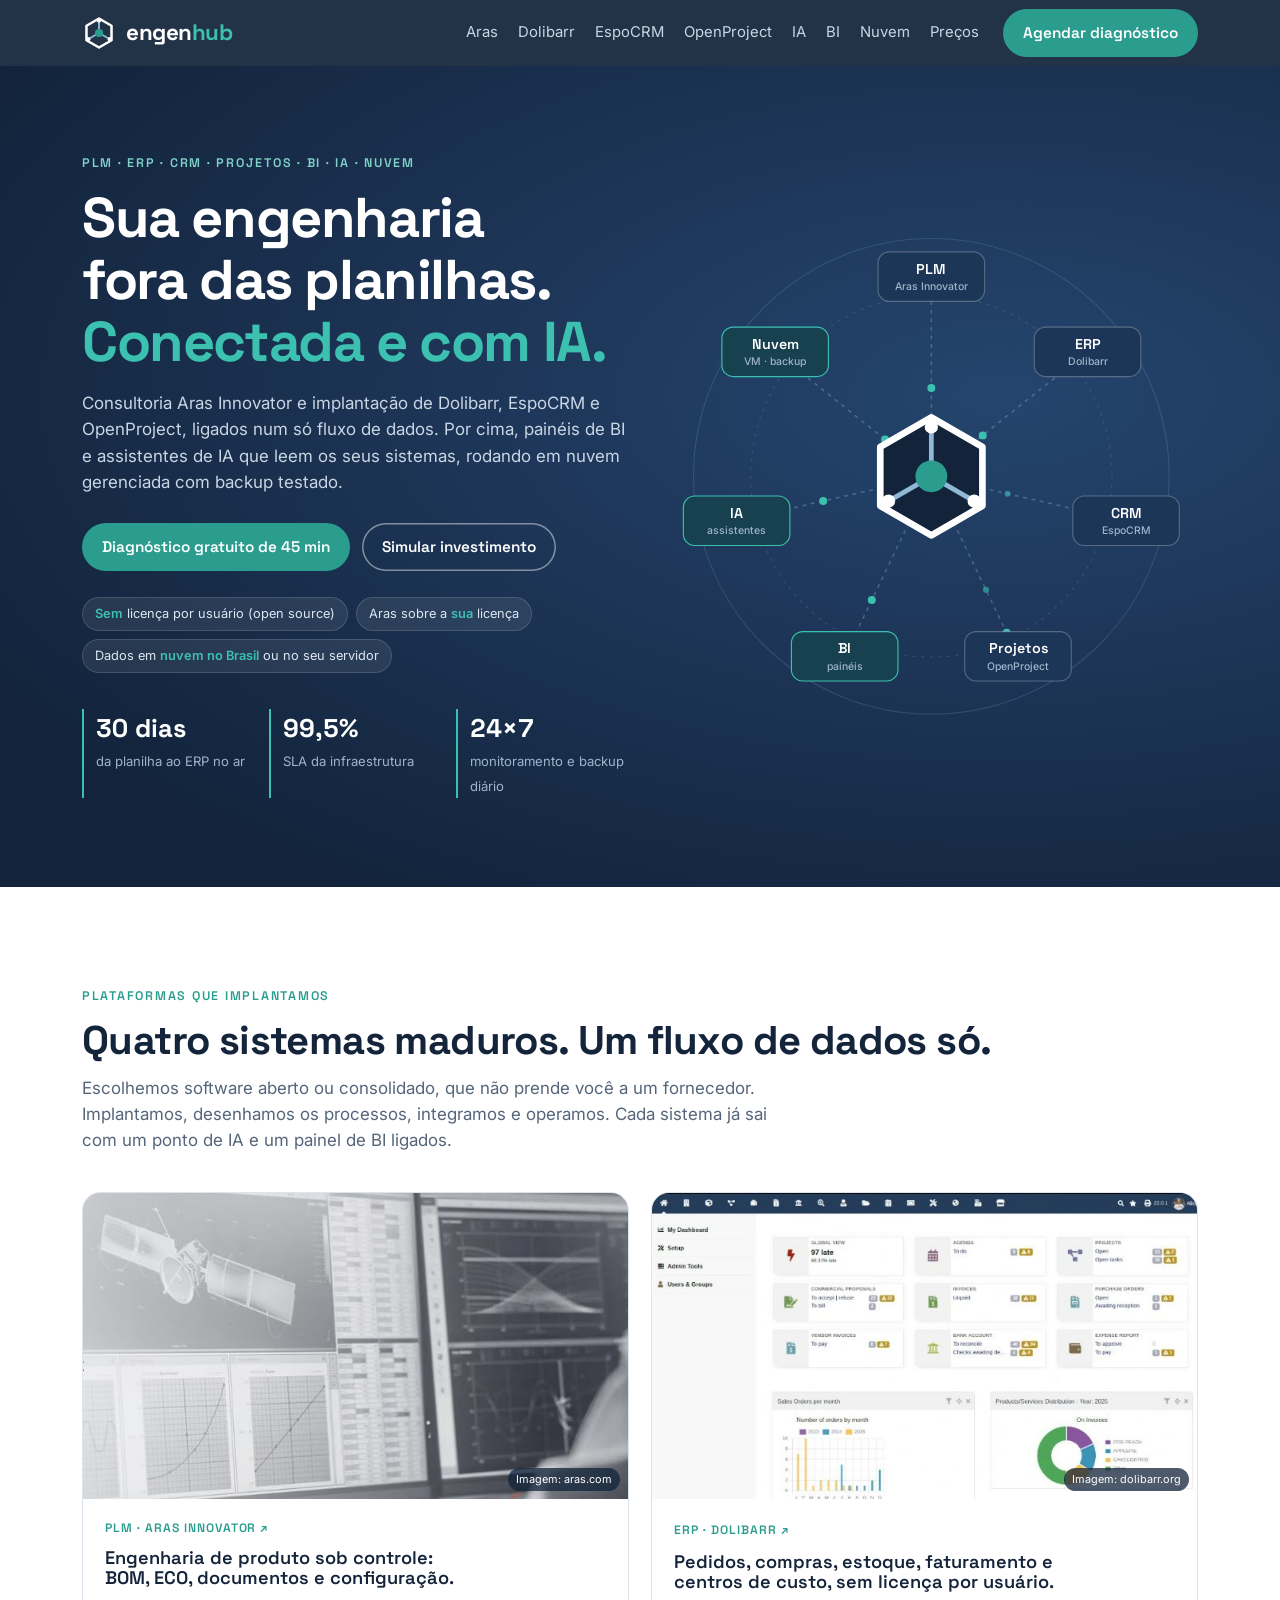
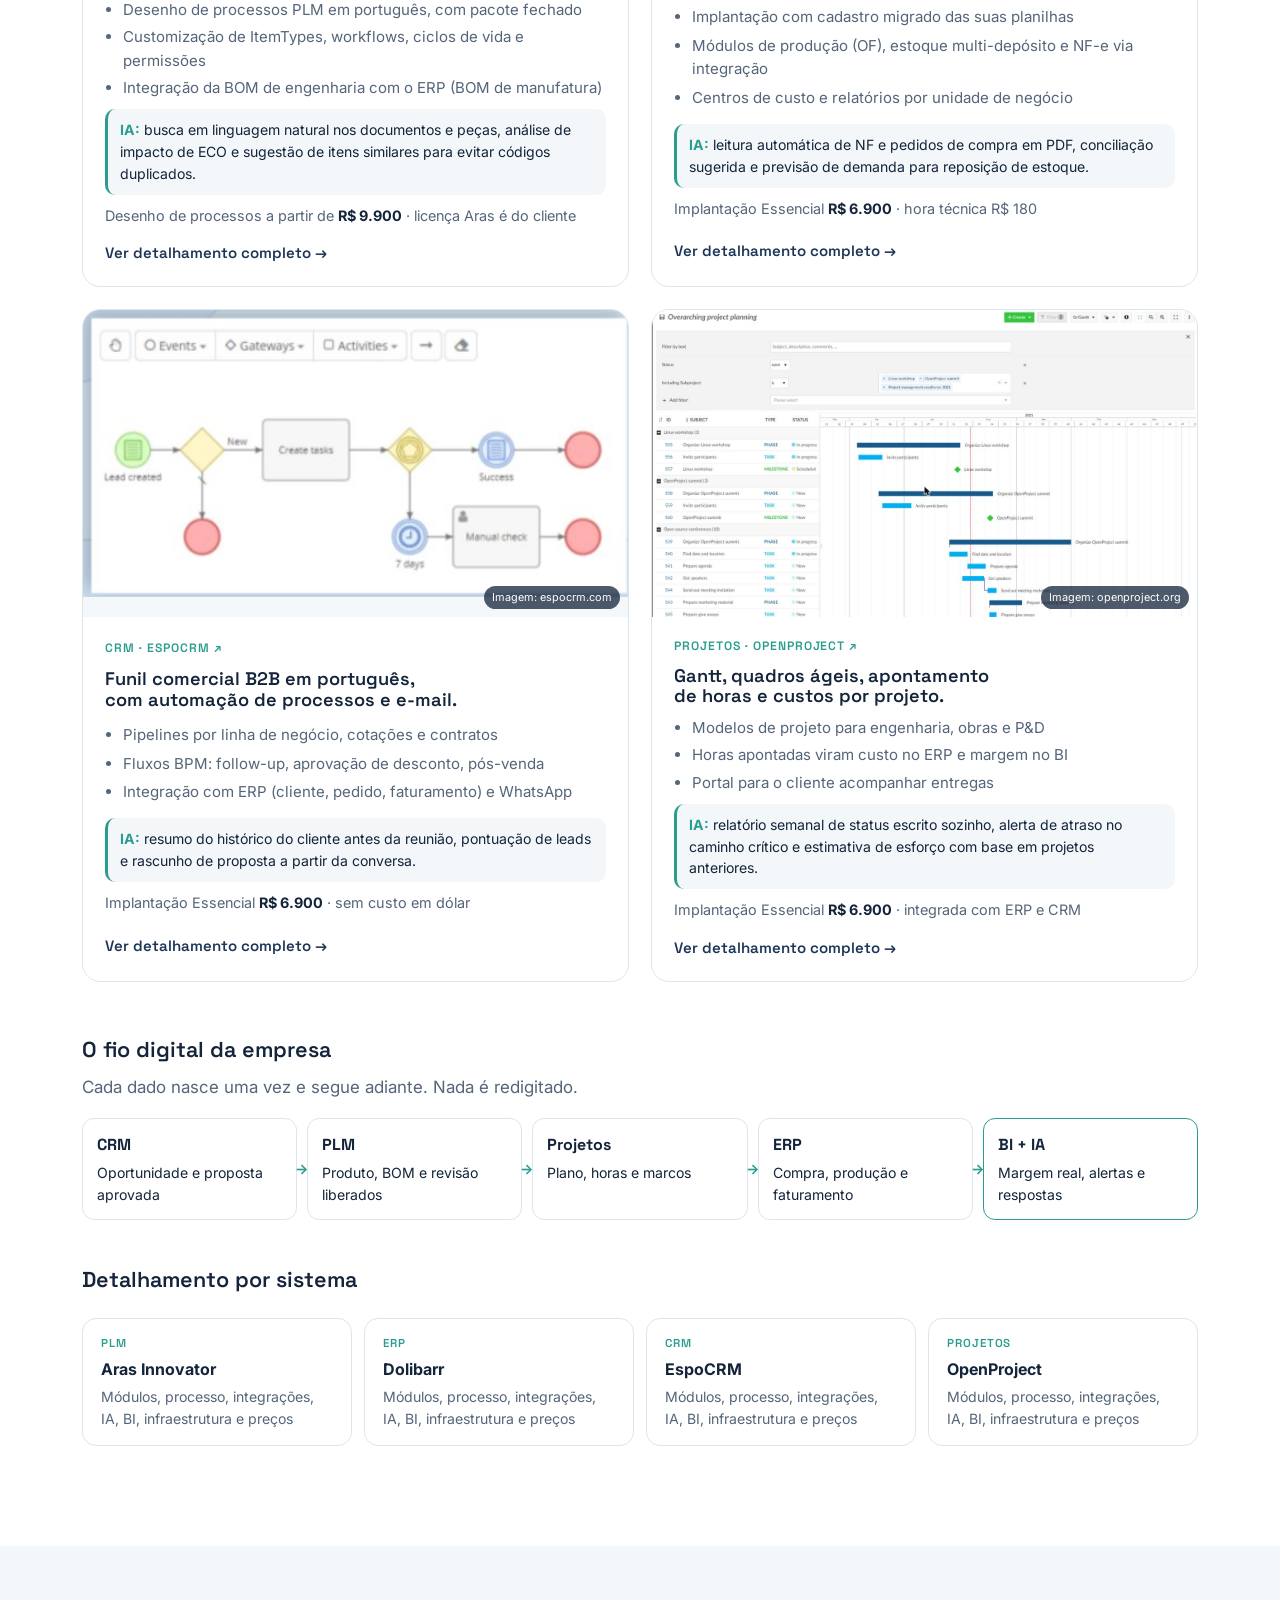
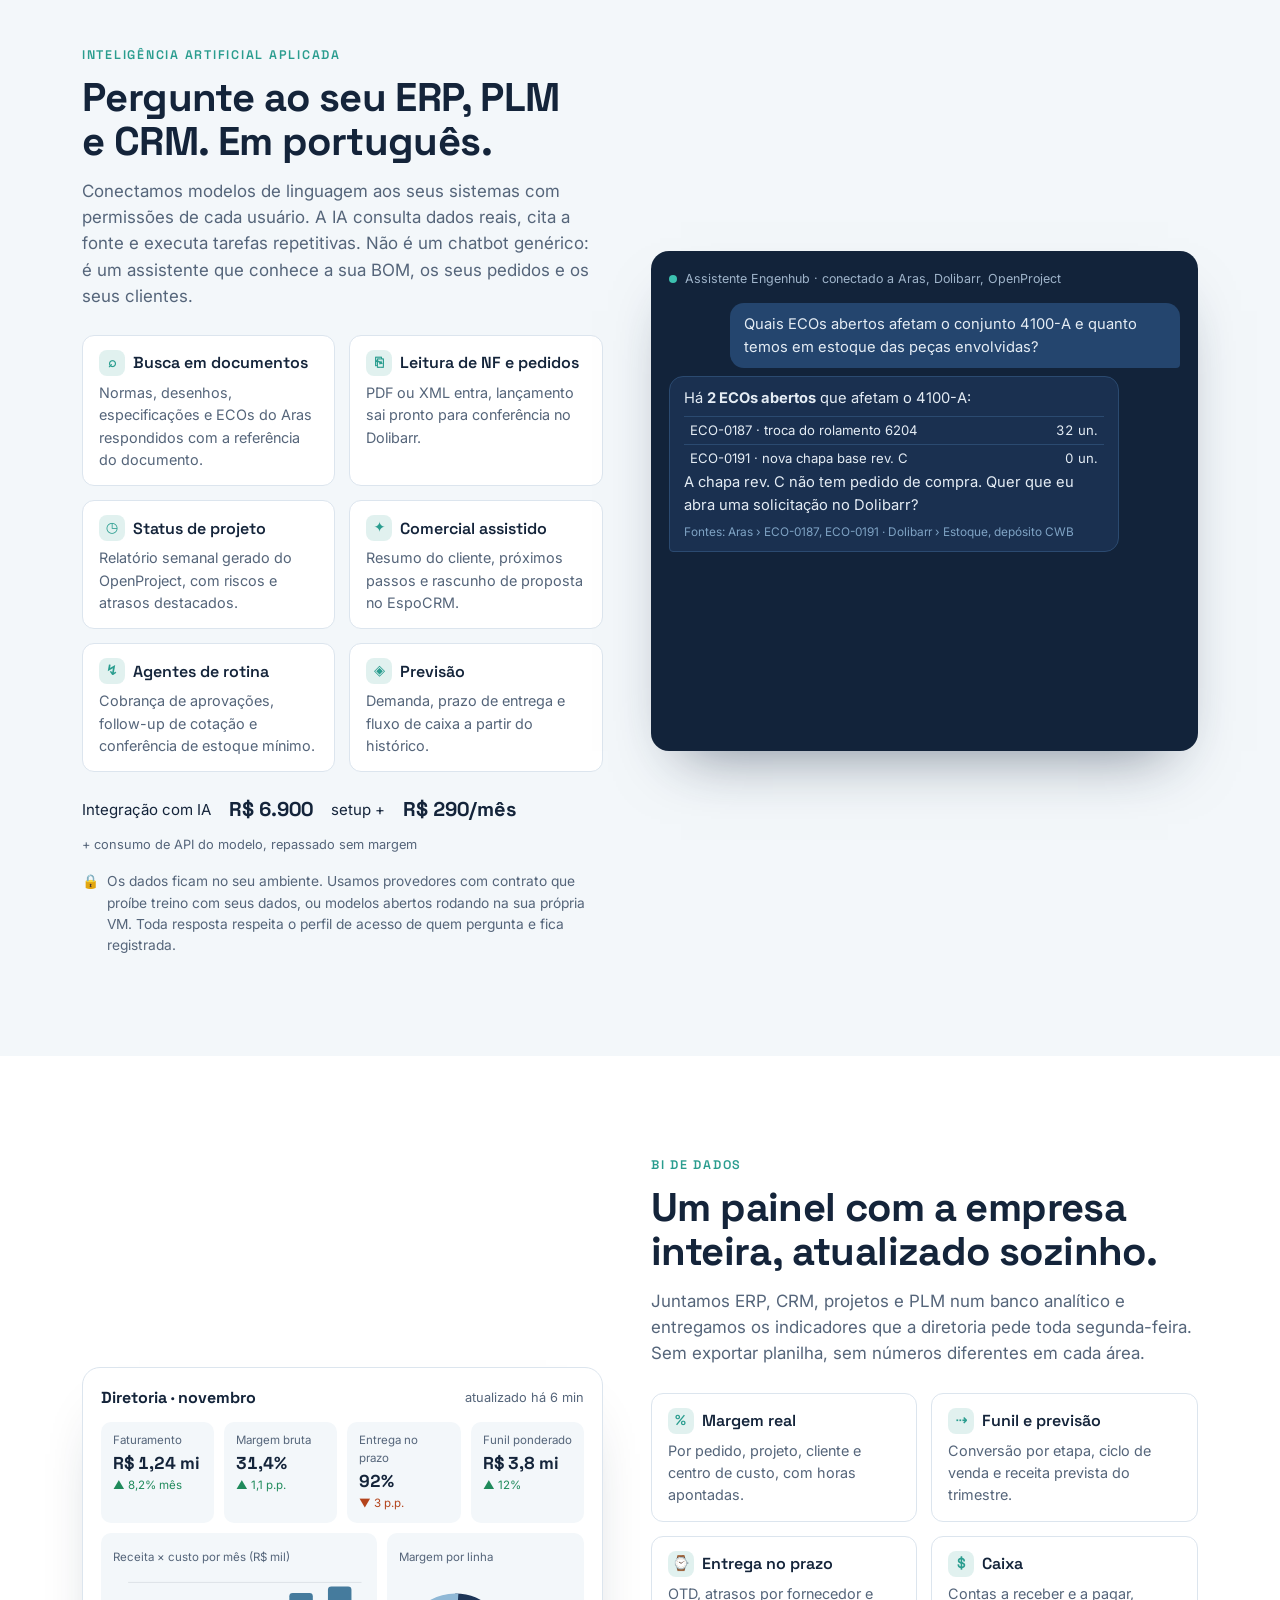
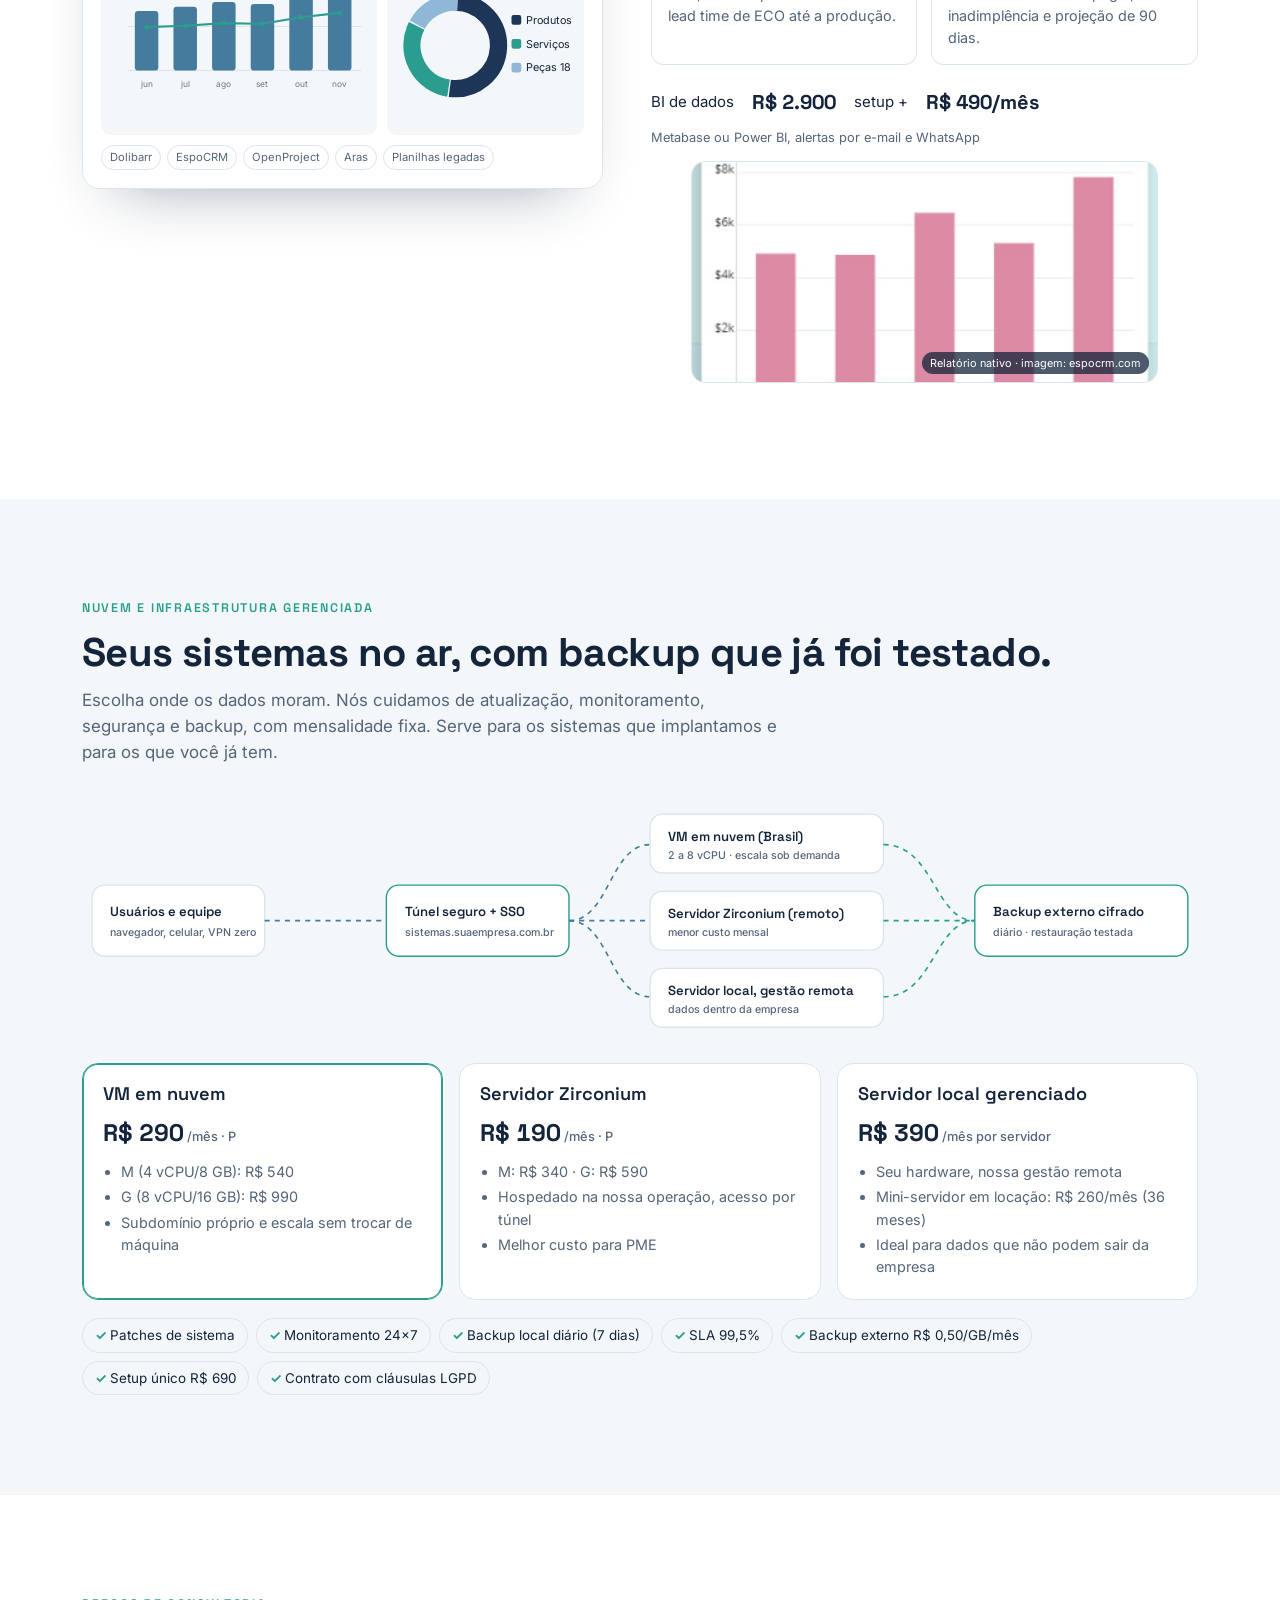
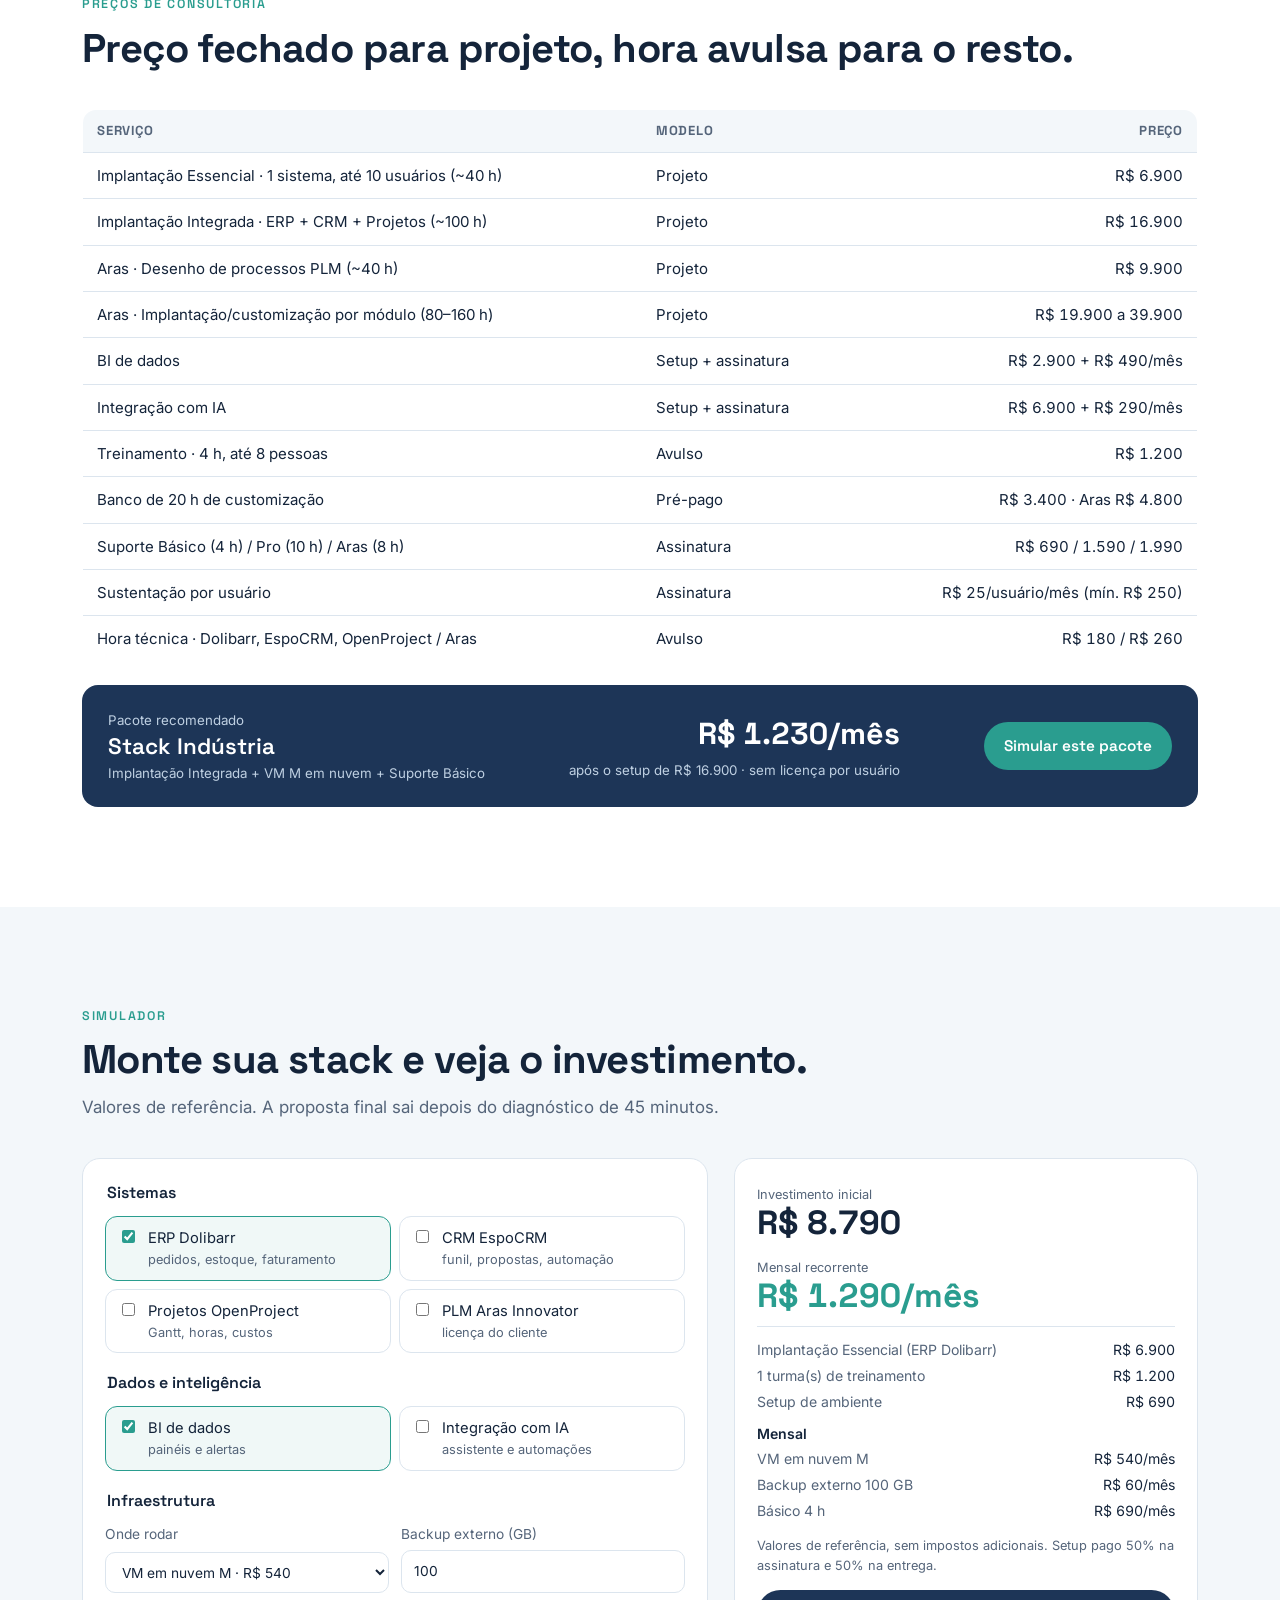
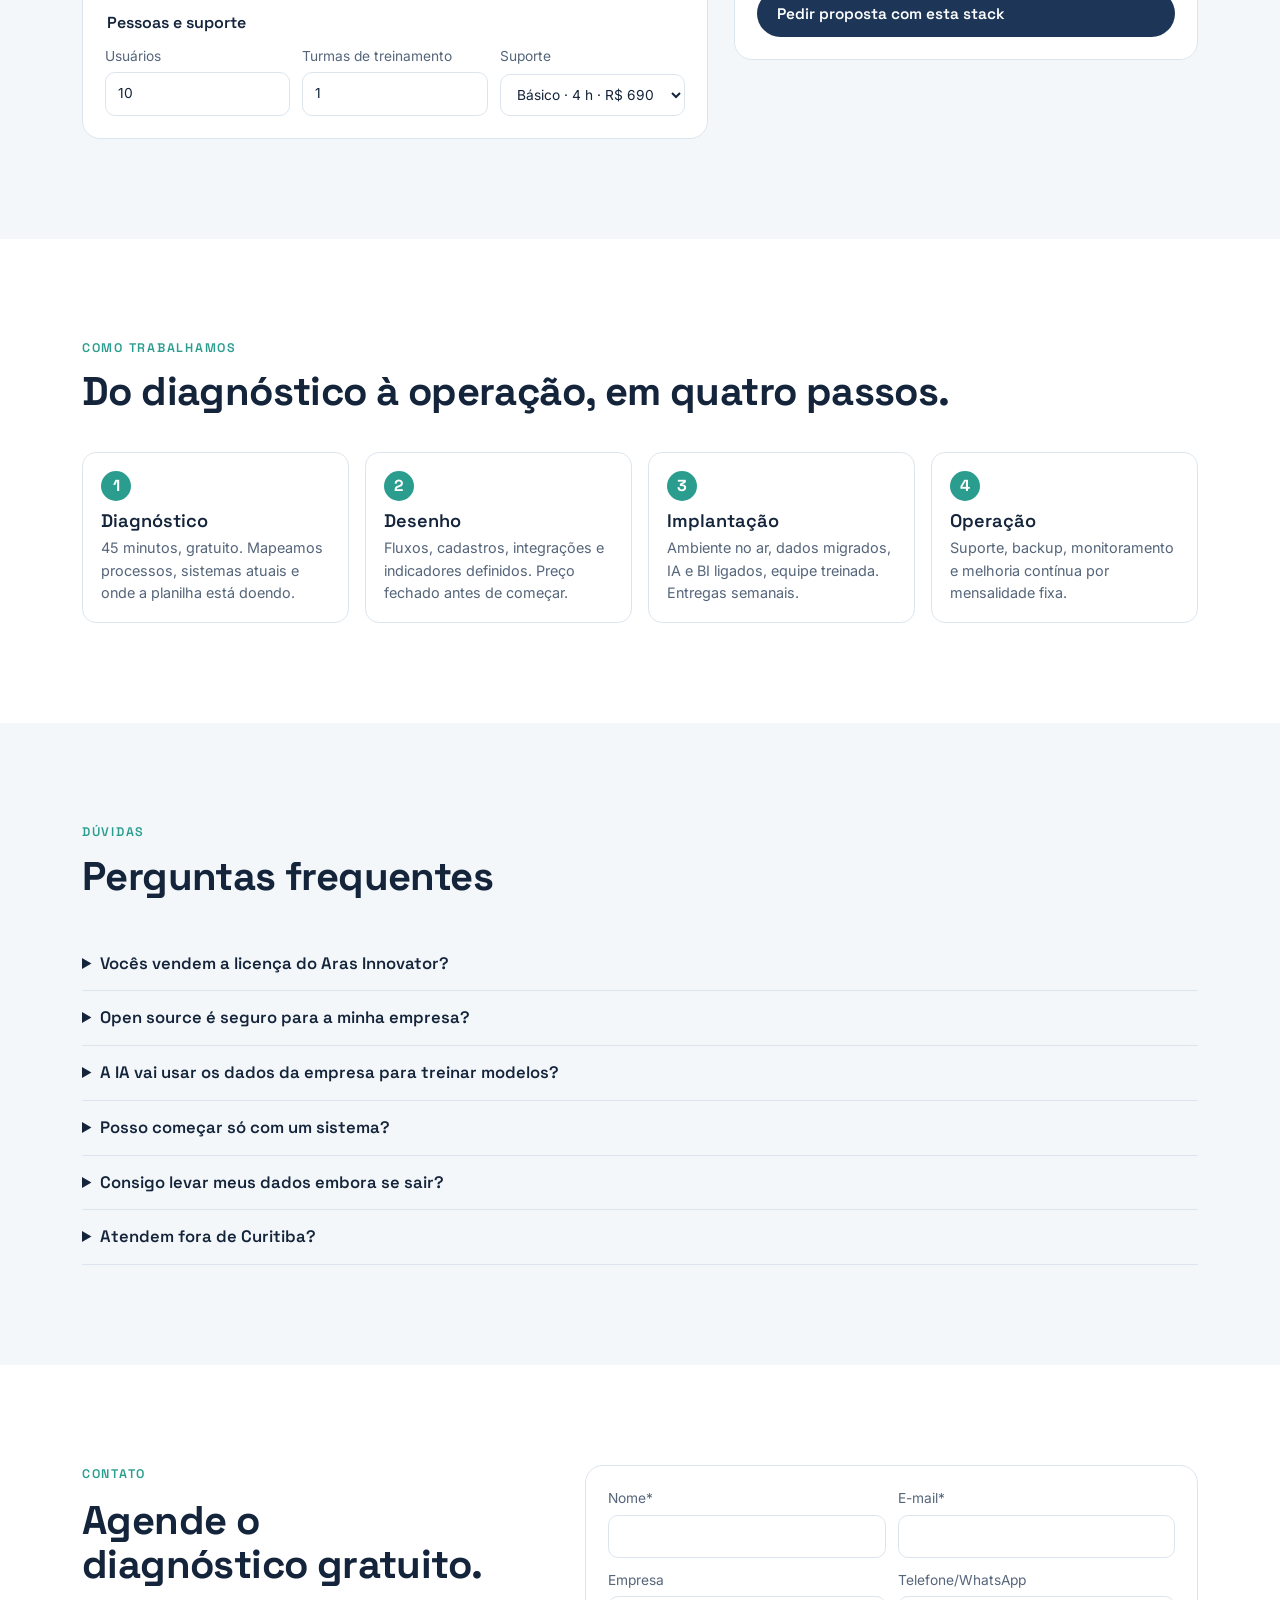
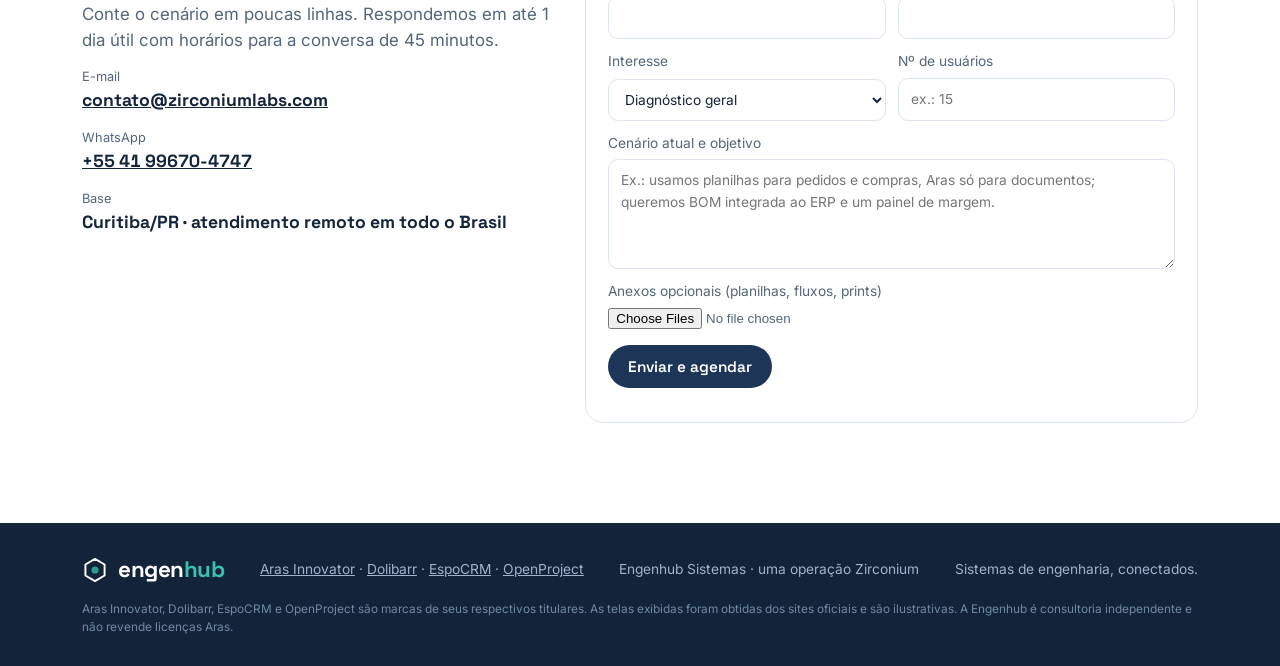
==== commit 4e98d2eb: "Add files via upload" ====
--- a/index.html
+++ b/index.html
@@ -9,233 +9,7 @@
 <link rel="preconnect" href="https://fonts.googleapis.com">
 <link rel="preconnect" href="https://fonts.gstatic.com" crossorigin>
 <link href="https://fonts.googleapis.com/css2?family=Space+Grotesk:wght@500;600;700&family=Inter:wght@400;500;600&display=swap" rel="stylesheet">
-<style>
-/* Layout: faixa azul-engenharia com o hub animado ligando os sistemas; depois plataformas com telas reais,
-   três blocos de destaque (IA, BI, nuvem), simulador de investimento e contato. */
-:root{
-  --navy:#1D3557; --steel:#457B9D; --teal:#2A9D8F; --ice:#EEF4F8; --deep:#12233A;
-  --bg:#FFFFFF; --bg-alt:#F3F7FA; --ink:#14243A; --muted:#55657A; --line:#DCE5EE; --card:#FFFFFF;
-  --accent:#1D3557; --hi:#2A9D8F; --hi-ink:#FFFFFF; --ok:#1F8A5B; --warn:#B4441C;
-  --f-display:"Space Grotesk", "Segoe UI", system-ui, sans-serif;
-  --f-body:"Inter", "Segoe UI", system-ui, -apple-system, sans-serif;
-  --r:14px; color-scheme:light;
-}
-@media (prefers-color-scheme: dark){
-  :root{ --bg:#0F1A2A; --bg-alt:#13233A; --ink:#E7EEF6; --muted:#A3B3C6; --line:#25374F; --card:#16263D;
-         --accent:#8FB8D6; --hi:#3CC1B0; --hi-ink:#0F1A2A; --ok:#4CC38A; color-scheme:dark; }
-}
-*{box-sizing:border-box}
-[hidden]{display:none!important}
-html{scroll-behavior:smooth}
-@media (prefers-reduced-motion: reduce){html{scroll-behavior:auto} *{animation:none!important}}
-body{margin:0;background:var(--bg);color:var(--ink);font-family:var(--f-body);font-size:16px;line-height:1.55;-webkit-font-smoothing:antialiased}
-a{color:var(--accent)}
-:focus-visible{outline:3px solid var(--hi);outline-offset:2px;border-radius:6px}
-h1,h2,h3{font-family:var(--f-display);line-height:1.1;text-wrap:balance;margin:0}
-h2{font-size:clamp(1.7rem,3.2vw,2.5rem);font-weight:700;letter-spacing:-.015em}
-h3{font-size:1.14rem;font-weight:600}
-p{margin:0}
-.wrap{max-width:1180px;margin:0 auto;padding:0 clamp(16px,4vw,32px)}
-.num{font-variant-numeric:tabular-nums}
-.kicker{font-family:var(--f-display);font-weight:600;font-size:.78rem;letter-spacing:.14em;text-transform:uppercase;color:var(--hi)}
-.lead{color:var(--muted);max-width:64ch;font-size:1.06rem}
-section{padding:clamp(56px,8vw,100px) 0}
-.alt{background:var(--bg-alt)}
-.sec-head{display:grid;gap:12px;margin-bottom:38px}
-
-/* header */
-header.top{position:sticky;top:0;z-index:20;background:rgba(18,35,58,.93);backdrop-filter:blur(8px);color:#fff}
-.top .wrap{display:flex;align-items:center;gap:24px;height:66px}
-.brand{display:flex;align-items:center;gap:10px;text-decoration:none;color:#fff}
-.brand svg{width:34px;height:34px}
-.brand b{font-family:var(--f-display);font-weight:700;font-size:1.4rem;letter-spacing:-.02em}
-.brand b span{color:#3CC1B0}
-nav.main{display:flex;gap:20px;margin-left:auto}
-nav.main a{color:#C9D6E4;text-decoration:none;font-size:.93rem}
-nav.main a:hover{color:#fff}
-.btn{display:inline-flex;align-items:center;gap:8px;border:0;cursor:pointer;font-family:var(--f-display);font-weight:600;font-size:.96rem;padding:12px 20px;border-radius:999px;text-decoration:none;transition:transform .15s ease,background .15s ease}
-.btn:hover{transform:translateY(-1px)}
-.btn-teal{background:var(--teal);color:#fff}
-.btn-teal:hover{background:#238A7E}
-.btn-ghost{background:transparent;color:#fff;box-shadow:inset 0 0 0 1.5px rgba(255,255,255,.45)}
-.btn-primary{background:var(--navy);color:#fff}
-@media (prefers-color-scheme: dark){ .btn-primary{background:var(--teal)} }
-@media (max-width:980px){ nav.main{display:none} .top .btn{margin-left:auto} }
-@media (max-width:520px){ .top .btn{padding:9px 14px;font-size:.84rem;white-space:nowrap} .hero-stats{gap:10px} .hero-stats b{font-size:1.3rem} }
-
-/* hero */
-.hero{background:radial-gradient(1200px 600px at 78% 40%, #24456E 0%, var(--navy) 45%, var(--deep) 100%);color:#fff;padding:clamp(48px,7vw,88px) 0 clamp(56px,7vw,96px);overflow:hidden}
-.hero .wrap{display:grid;grid-template-columns:1.02fr 1fr;gap:40px;align-items:center}
-.hero h1{font-size:clamp(2.2rem,4.4vw,3.5rem);font-weight:700;letter-spacing:-.025em}
-.hero h1 em{font-style:normal;color:#3CC1B0}
-.hero .lead{color:#C9D6E4;margin-top:18px}
-.ctas{display:flex;flex-wrap:wrap;gap:12px;margin-top:28px}
-.chips{display:flex;flex-wrap:wrap;gap:8px;margin-top:26px}
-.chip{font-size:.8rem;padding:6px 12px;border-radius:999px;background:rgba(255,255,255,.08);color:#DCE7F2;border:1px solid rgba(255,255,255,.14)}
-.chip b{color:#3CC1B0;font-weight:600}
-.hubbox{position:relative;aspect-ratio:1/1;max-width:560px;width:100%;justify-self:center}
-.hubbox svg{width:100%;height:100%;display:block}
-.hub-node rect{fill:#1C3658;stroke:rgba(255,255,255,.25);stroke-width:1.2}
-.hub-node text{fill:#fff;font-family:var(--f-display);font-weight:600;font-size:15px}
-.hub-node text.s{fill:#9FB4CA;font-family:var(--f-body);font-weight:500;font-size:11px}
-.hub-node.hot rect{stroke:#3CC1B0;fill:#17414F}
-.spoke{stroke:rgba(143,184,214,.35);stroke-width:1.6;fill:none;stroke-dasharray:4 5}
-.ring{fill:none;stroke:rgba(143,184,214,.18);stroke-width:1.2}
-.pulse{fill:#3CC1B0}
-.hero-stats{display:grid;grid-template-columns:repeat(3,1fr);gap:18px;margin-top:36px;max-width:560px}
-.hero-stats div{border-left:2px solid #3CC1B0;padding-left:12px}
-.hero-stats b{font-family:var(--f-display);font-size:1.6rem;display:block}
-.hero-stats small{color:#9FB4CA;font-size:.82rem}
-@media (max-width:900px){ .hero .wrap{grid-template-columns:1fr} .hubbox{max-width:440px} }
-
-/* platforms */
-.plats{display:grid;grid-template-columns:repeat(2,1fr);gap:22px}
-.plat{background:var(--card);border:1px solid var(--line);border-radius:18px;overflow:hidden;display:flex;flex-direction:column}
-.plat figure{margin:0;background:#E9EEF3;aspect-ratio:16/9;overflow:hidden;position:relative}
-.plat figure img{width:100%;height:100%;object-fit:cover;object-position:top left;display:block}
-.plat figure figcaption{position:absolute;right:8px;bottom:8px;font-size:.68rem;background:rgba(18,35,58,.75);color:#fff;padding:3px 8px;border-radius:999px}
-.plat .body{padding:20px 22px 22px;display:grid;gap:10px;flex:1}
-.plat .tag{display:inline-flex;gap:8px;align-items:center;font-size:.76rem;font-weight:600;color:var(--hi);letter-spacing:.08em;text-transform:uppercase;font-family:var(--f-display)}
-.plat ul{margin:0;padding-left:18px;color:var(--muted);font-size:.94rem;display:grid;gap:4px}
-.plat .ai{margin-top:auto;font-size:.88rem;background:var(--bg-alt);border-radius:10px;padding:10px 12px;border-left:3px solid var(--teal)}
-.plat .ai b{color:var(--hi)}
-.plat .price{font-size:.9rem;color:var(--muted)}
-.plat .price b{color:var(--ink)}
-@media (max-width:820px){ .plats{grid-template-columns:1fr} }
-
-/* thread */
-.thread{display:grid;grid-template-columns:repeat(5,1fr);gap:10px;margin-top:8px;position:relative}
-.thread div{background:var(--card);border:1px solid var(--line);border-radius:12px;padding:14px;font-size:.88rem;position:relative}
-.thread div b{display:block;font-family:var(--f-display);font-size:1rem;margin-bottom:4px}
-.thread div:not(:last-child)::after{content:"→";position:absolute;right:-12px;top:50%;transform:translateY(-50%);color:var(--hi);font-weight:700;z-index:1}
-@media (max-width:820px){ .thread{grid-template-columns:1fr 1fr} .thread div::after{display:none} }
-
-/* pillars (IA, BI, nuvem) */
-.pillar{display:grid;grid-template-columns:1fr 1.05fr;gap:48px;align-items:center}
-.pillar.rev > :first-child{order:2}
-@media (max-width:900px){ .pillar{grid-template-columns:1fr} .pillar.rev > :first-child{order:0} }
-.uses{display:grid;grid-template-columns:1fr 1fr;gap:14px;margin-top:26px}
-.use{background:var(--card);border:1px solid var(--line);border-radius:12px;padding:14px 16px}
-.use h3{font-size:1rem;display:flex;gap:8px;align-items:center}
-.use p{color:var(--muted);font-size:.9rem;margin-top:6px}
-.use .ic{width:26px;height:26px;border-radius:8px;background:rgba(42,157,143,.14);color:var(--hi);display:grid;place-items:center;font-size:.9rem;flex:none}
-@media (max-width:560px){ .uses{grid-template-columns:1fr} }
-.offer{display:flex;flex-wrap:wrap;gap:10px 18px;align-items:center;margin-top:22px;font-size:.94rem}
-.offer .p{font-family:var(--f-display);font-weight:700;font-size:1.25rem}
-.guard{margin-top:16px;font-size:.86rem;color:var(--muted);display:flex;gap:8px;align-items:flex-start}
-
-/* AI chat mock */
-.chat{background:var(--deep);border-radius:18px;padding:18px;color:#E4ECF4;box-shadow:0 30px 60px -30px rgba(18,35,58,.55);font-size:.92rem}
-.chat .bar{display:flex;gap:8px;align-items:center;font-size:.78rem;color:#9FB4CA;margin-bottom:14px}
-.chat .bar i{width:8px;height:8px;border-radius:50%;background:#3CC1B0;display:inline-block}
-.msg{padding:10px 14px;border-radius:14px;margin:8px 0;max-width:88%;opacity:0;transform:translateY(6px);transition:opacity .4s ease, transform .4s ease}
-.msg.on{opacity:1;transform:none}
-.msg.u{background:#24456E;margin-left:auto;border-bottom-right-radius:4px}
-.msg.a{background:#1A3050;border:1px solid #2B4A70;border-bottom-left-radius:4px}
-.msg.a small{display:block;color:#7FA3C4;margin-top:6px;font-size:.74rem}
-.msg table{border-collapse:collapse;margin-top:6px;font-size:.82rem;width:100%}
-.msg td{padding:3px 6px;border-top:1px solid #2B4A70}
-.msg td:last-child{text-align:right;font-variant-numeric:tabular-nums}
-.typing{display:inline-flex;gap:4px}
-.typing i{width:6px;height:6px;border-radius:50%;background:#7FA3C4;animation:blink 1s infinite}
-.typing i:nth-child(2){animation-delay:.2s}.typing i:nth-child(3){animation-delay:.4s}
-@keyframes blink{50%{opacity:.25}}
-
-/* BI dashboard mock */
-.dash{background:var(--card);border:1px solid var(--line);border-radius:18px;padding:18px;box-shadow:0 30px 60px -36px rgba(18,35,58,.45)}
-.dash .hd{display:flex;justify-content:space-between;align-items:center;font-size:.8rem;color:var(--muted);margin-bottom:12px}
-.dash .hd b{font-family:var(--f-display);color:var(--ink);font-size:1rem}
-.kpis{display:grid;grid-template-columns:repeat(4,1fr);gap:10px}
-.kpi{background:var(--bg-alt);border-radius:10px;padding:10px 12px}
-.kpi small{color:var(--muted);font-size:.72rem;display:block}
-.kpi b{font-family:var(--f-display);font-size:1.08rem;white-space:nowrap}
-.kpi em{font-style:normal;font-size:.72rem;color:var(--ok);display:block}
-.kpi em.dn{color:var(--warn)}
-.dgrid{display:grid;grid-template-columns:1.4fr 1fr;gap:10px;margin-top:10px}
-.panel{background:var(--bg-alt);border-radius:10px;padding:10px 12px}
-.panel small{color:var(--muted);font-size:.72rem}
-.panel svg{width:100%;height:auto;display:block;margin-top:6px}
-.src{display:flex;flex-wrap:wrap;gap:6px;margin-top:10px}
-.src span{font-size:.7rem;padding:3px 8px;border-radius:999px;border:1px solid var(--line);color:var(--muted)}
-@media (max-width:560px){ .kpis{grid-template-columns:1fr 1fr} .dgrid{grid-template-columns:1fr} }
-.shot{border-radius:14px;overflow:hidden;border:1px solid var(--line);margin-top:14px;position:relative;background:#fff}
-.shot img{width:100%;display:block}
-.shot figcaption{position:absolute;right:8px;bottom:8px;font-size:.68rem;background:rgba(18,35,58,.75);color:#fff;padding:3px 8px;border-radius:999px}
-
-/* cloud */
-.deploy{display:grid;grid-template-columns:repeat(3,1fr);gap:16px;margin-top:8px}
-.dep{background:var(--card);border:1px solid var(--line);border-radius:16px;padding:20px;display:grid;gap:10px;align-content:start}
-.dep.hot{border-color:var(--teal);box-shadow:0 0 0 1px var(--teal) inset}
-.dep .pr{font-family:var(--f-display);font-size:1.5rem;font-weight:700}
-.dep .pr small{font-size:.8rem;color:var(--muted);font-weight:500;font-family:var(--f-body)}
-.dep ul{margin:0;padding-left:18px;color:var(--muted);font-size:.9rem;display:grid;gap:3px}
-@media (max-width:860px){ .deploy{grid-template-columns:1fr} }
-.cloudmap{width:100%;height:auto;display:block}
-.cloudmap .box{fill:var(--card);stroke:var(--line);stroke-width:1.4}
-.cloudmap .t{fill:var(--ink);font:600 13px var(--f-display)}
-.cloudmap .s{fill:var(--muted);font:500 10.5px var(--f-body)}
-.cloudmap .ln{stroke:var(--steel);stroke-width:1.6;fill:none;stroke-dasharray:5 5;animation:flow 1.4s linear infinite}
-.cloudmap .ln.bk{stroke:var(--teal)}
-@keyframes flow{to{stroke-dashoffset:-20}}
-.incl{display:flex;flex-wrap:wrap;gap:8px;margin-top:18px}
-.incl span{font-size:.84rem;padding:6px 12px;border-radius:999px;background:var(--bg-alt);border:1px solid var(--line)}
-.incl span::before{content:"✓ ";color:var(--hi);font-weight:700}
-
-/* tables */
-.tbl{width:100%;border-collapse:collapse;font-size:.94rem;background:var(--card);border-radius:14px;overflow:hidden;border:1px solid var(--line)}
-.tbl th,.tbl td{padding:11px 14px;text-align:left;border-bottom:1px solid var(--line);vertical-align:top}
-.tbl th{font-family:var(--f-display);font-size:.82rem;letter-spacing:.06em;text-transform:uppercase;color:var(--muted);background:var(--bg-alt)}
-.tbl td.r{text-align:right;white-space:nowrap;font-variant-numeric:tabular-nums}
-.tbl tr:last-child td{border-bottom:0}
-.tblwrap{overflow-x:auto}
-.pack{margin-top:22px;display:flex;flex-wrap:wrap;gap:14px 28px;align-items:center;justify-content:space-between;background:var(--navy);color:#fff;border-radius:16px;padding:22px 26px}
-.pack b.big{font-family:var(--f-display);font-size:1.9rem}
-.pack small{color:#BFD0E2}
-
-/* simulator */
-.sim{display:grid;grid-template-columns:1.35fr 1fr;gap:26px;align-items:start}
-@media (max-width:900px){ .sim{grid-template-columns:1fr} }
-.card{background:var(--card);border:1px solid var(--line);border-radius:18px;padding:22px}
-fieldset{border:0;margin:0 0 18px;padding:0}
-legend{font-family:var(--f-display);font-weight:600;margin-bottom:10px;font-size:1rem}
-.opts{display:grid;grid-template-columns:repeat(2,1fr);gap:8px}
-@media (max-width:560px){ .opts{grid-template-columns:1fr} }
-.opt{display:flex;gap:10px;align-items:flex-start;border:1px solid var(--line);border-radius:12px;padding:10px 12px;cursor:pointer;font-size:.92rem;background:var(--bg)}
-.opt:has(input:checked){border-color:var(--teal);background:rgba(42,157,143,.07)}
-.opt input{margin-top:3px;accent-color:var(--teal)}
-.opt small{display:block;color:var(--muted);font-size:.8rem}
-.row{display:grid;grid-template-columns:repeat(auto-fit,minmax(160px,1fr));gap:12px}
-label.f{display:grid;gap:5px;font-size:.86rem;color:var(--muted)}
-input[type=text],input[type=email],input[type=tel],input[type=number],select,textarea{font:inherit;color:var(--ink);background:var(--bg);border:1px solid var(--line);border-radius:10px;padding:10px 12px;width:100%}
-textarea{min-height:110px;resize:vertical}
-.total{position:sticky;top:84px;display:grid;gap:14px}
-.total .big{font-family:var(--f-display);font-size:2.1rem;font-weight:700;line-height:1}
-.total .lines{font-size:.88rem;color:var(--muted);display:grid;gap:4px;border-top:1px solid var(--line);padding-top:12px}
-.total .lines div{display:flex;justify-content:space-between;gap:12px}
-.total .lines span:last-child{font-variant-numeric:tabular-nums;color:var(--ink);white-space:nowrap}
-.note{font-size:.8rem;color:var(--muted)}
-
-/* steps, faq, contact */
-.steps{display:grid;grid-template-columns:repeat(4,1fr);gap:16px;counter-reset:s}
-.step{background:var(--card);border:1px solid var(--line);border-radius:14px;padding:18px;counter-increment:s}
-.step::before{content:counter(s);display:grid;place-items:center;width:30px;height:30px;border-radius:50%;background:var(--teal);color:#fff;font-family:var(--f-display);font-weight:700;margin-bottom:10px}
-.step p{color:var(--muted);font-size:.9rem;margin-top:6px}
-@media (max-width:860px){ .steps{grid-template-columns:1fr 1fr} }
-details{border-bottom:1px solid var(--line);padding:14px 0}
-summary{cursor:pointer;font-family:var(--f-display);font-weight:600;font-size:1.04rem}
-details p{color:var(--muted);margin-top:8px;max-width:80ch}
-.contact{display:grid;grid-template-columns:1fr 1.3fr;gap:32px;align-items:start}
-@media (max-width:900px){ .contact{grid-template-columns:1fr} }
-.cinfo{display:grid;gap:14px}
-.cinfo small{display:block;color:var(--muted);font-size:.8rem}
-.cinfo b{font-family:var(--f-display);font-size:1.1rem}
-.sendmsg{margin-top:12px;font-size:.92rem;color:var(--ok)}
-.sendmsg.warn{color:var(--warn)}
-.files{font-size:.84rem;color:var(--muted)}
-footer{background:var(--deep);color:#9FB4CA;padding:30px 0;font-size:.86rem}
-footer .wrap{display:flex;flex-wrap:wrap;gap:12px 28px;align-items:center;justify-content:space-between}
-footer .tm{flex-basis:100%;font-size:.74rem;color:#7189A3}
-</style>
+<link rel="stylesheet" href="assets/engenhub.css">
 </head>
 <body>
 
@@ -251,14 +25,15 @@
       <b>engen<span>hub</span></b>
     </a>
     <nav class="main" aria-label="Seções">
-      <a href="#plataformas">Plataformas</a>
+      <a href="aras.html">Aras</a>
+      <a href="dolibarr.html">Dolibarr</a>
+      <a href="espocrm.html">EspoCRM</a>
+      <a href="openproject.html">OpenProject</a>
       <a href="#ia">IA</a>
       <a href="#bi">BI</a>
       <a href="#nuvem">Nuvem</a>
       <a href="#precos">Preços</a>
-      <a href="#simulador">Simulador</a>
-      <a href="#faq">Dúvidas</a>
-    </nav>
+                </nav>
     <a class="btn btn-teal" href="#orcamento">Agendar diagnóstico</a>
   </div>
 </header>
@@ -312,9 +87,9 @@
     </div>
     <div class="plats">
       <article class="plat">
-        <figure><img src="[data-uri]" alt="Engenheiro analisando modelo 3D de satélite e curvas de engenharia em monitores" loading="lazy"><figcaption>Imagem: aras.com</figcaption></figure>
+        <figure><img src="img/aras-engenharia.jpg" alt="Engenheiro analisando modelo 3D de satélite e curvas de engenharia em monitores" loading="lazy"><figcaption>Imagem: aras.com</figcaption></figure>
         <div class="body">
-          <span class="tag">PLM · Aras Innovator</span>
+          <a class="tag" href="aras.html" style="text-decoration:none">PLM · Aras Innovator ↗</a>
           <h3>Engenharia de produto sob controle: BOM, ECO, documentos e configuração.</h3>
           <ul>
             <li>Desenho de processos PLM em português, com pacote fechado</li>
@@ -323,12 +98,13 @@
           </ul>
           <p class="ai"><b>IA:</b> busca em linguagem natural nos documentos e peças, análise de impacto de ECO e sugestão de itens similares para evitar códigos duplicados.</p>
           <p class="price">Desenho de processos a partir de <b>R$ 9.900</b> · licença Aras é do cliente</p>
+          <a class="more" href="aras.html">Ver detalhamento completo →</a>
         </div>
       </article>
       <article class="plat">
-        <figure><img src="[data-uri]" alt="Painel do Dolibarr com propostas, faturas, pedidos de compra e gráficos de vendas" loading="lazy"><figcaption>Imagem: dolibarr.org</figcaption></figure>
+        <figure><img src="img/dolibarr-dashboard.jpg" alt="Painel do Dolibarr com propostas, faturas, pedidos de compra e gráficos de vendas" loading="lazy"><figcaption>Imagem: dolibarr.org</figcaption></figure>
         <div class="body">
-          <span class="tag">ERP · Dolibarr</span>
+          <a class="tag" href="dolibarr.html" style="text-decoration:none">ERP · Dolibarr ↗</a>
           <h3>Pedidos, compras, estoque, faturamento e centros de custo, sem licença por usuário.</h3>
           <ul>
             <li>Implantação com cadastro migrado das suas planilhas</li>
@@ -337,12 +113,13 @@
           </ul>
           <p class="ai"><b>IA:</b> leitura automática de NF e pedidos de compra em PDF, conciliação sugerida e previsão de demanda para reposição de estoque.</p>
           <p class="price">Implantação Essencial <b>R$ 6.900</b> · hora técnica R$ 180</p>
+          <a class="more" href="dolibarr.html">Ver detalhamento completo →</a>
         </div>
       </article>
       <article class="plat">
-        <figure><img src="[data-uri]" alt="Editor de fluxo BPM do EspoCRM com eventos, gateways e tarefas" loading="lazy" style="object-fit:contain;background:#F4F8FB"><figcaption>Imagem: espocrm.com</figcaption></figure>
+        <figure><img src="img/espocrm-bpm.jpg" alt="Editor de fluxo BPM do EspoCRM com eventos, gateways e tarefas" loading="lazy" style="object-fit:contain;background:#F4F8FB"><figcaption>Imagem: espocrm.com</figcaption></figure>
         <div class="body">
-          <span class="tag">CRM · EspoCRM</span>
+          <a class="tag" href="espocrm.html" style="text-decoration:none">CRM · EspoCRM ↗</a>
           <h3>Funil comercial B2B em português, com automação de processos e e-mail.</h3>
           <ul>
             <li>Pipelines por linha de negócio, cotações e contratos</li>
@@ -351,12 +128,13 @@
           </ul>
           <p class="ai"><b>IA:</b> resumo do histórico do cliente antes da reunião, pontuação de leads e rascunho de proposta a partir da conversa.</p>
           <p class="price">Implantação Essencial <b>R$ 6.900</b> · sem custo em dólar</p>
+          <a class="more" href="espocrm.html">Ver detalhamento completo →</a>
         </div>
       </article>
       <article class="plat">
-        <figure><img src="[data-uri]" alt="Gráfico de Gantt do OpenProject com fases, marcos e dependências" loading="lazy"><figcaption>Imagem: openproject.org</figcaption></figure>
+        <figure><img src="img/openproject-gantt.jpg" alt="Gráfico de Gantt do OpenProject com fases, marcos e dependências" loading="lazy"><figcaption>Imagem: openproject.org</figcaption></figure>
         <div class="body">
-          <span class="tag">Projetos · OpenProject</span>
+          <a class="tag" href="openproject.html" style="text-decoration:none">Projetos · OpenProject ↗</a>
           <h3>Gantt, quadros ágeis, apontamento de horas e custos por projeto.</h3>
           <ul>
             <li>Modelos de projeto para engenharia, obras e P&amp;D</li>
@@ -365,6 +143,7 @@
           </ul>
           <p class="ai"><b>IA:</b> relatório semanal de status escrito sozinho, alerta de atraso no caminho crítico e estimativa de esforço com base em projetos anteriores.</p>
           <p class="price">Implantação Essencial <b>R$ 6.900</b> · integrada com ERP e CRM</p>
+          <a class="more" href="openproject.html">Ver detalhamento completo →</a>
         </div>
       </article>
     </div>
@@ -380,6 +159,8 @@
       <div><b>ERP</b>Compra, produção e faturamento</div>
       <div style="border-color:var(--teal)"><b>BI + IA</b>Margem real, alertas e respostas</div>
     </div>
+    <h3 style="margin-top:48px;font-size:1.35rem">Detalhamento por sistema</h3>
+    <div class="sysnav"><a class="oth" href="aras.html"><small>PLM</small><b>Aras Innovator</b><span>Módulos, processo, integrações, IA, BI, infraestrutura e preços</span></a><a class="oth" href="dolibarr.html"><small>ERP</small><b>Dolibarr</b><span>Módulos, processo, integrações, IA, BI, infraestrutura e preços</span></a><a class="oth" href="espocrm.html"><small>CRM</small><b>EspoCRM</b><span>Módulos, processo, integrações, IA, BI, infraestrutura e preços</span></a><a class="oth" href="openproject.html"><small>Projetos</small><b>OpenProject</b><span>Módulos, processo, integrações, IA, BI, infraestrutura e preços</span></a></div>
   </div>
 </section>
 
@@ -427,7 +208,7 @@
         <div class="use"><h3><span class="ic">$</span>Caixa</h3><p>Contas a receber e a pagar, inadimplência e projeção de 90 dias.</p></div>
       </div>
       <div class="offer"><span>BI de dados</span><span class="p num">R$ 2.900</span><span>setup +</span><span class="p num">R$ 490/mês</span><span class="note">Metabase ou Power BI, alertas por e-mail e WhatsApp</span></div>
-      <figure class="shot"><img src="[data-uri]" alt="Gráfico de receita mensal em relatório do EspoCRM" style="max-height:220px;object-fit:cover;object-position:center"><figcaption>Relatório nativo · imagem: espocrm.com</figcaption></figure>
+      <figure class="shot"><img src="img/espocrm-relatorio.jpg" alt="Gráfico de receita mensal em relatório do EspoCRM" style="max-height:220px;object-fit:cover;object-position:center"><figcaption>Relatório nativo · imagem: espocrm.com</figcaption></figure>
     </div>
     <div class="dash" aria-label="Exemplo de painel de BI">
       <div class="hd"><b>Diretoria · novembro</b><span>atualizado há 6 min</span></div>
@@ -654,6 +435,7 @@
       <svg viewBox="-4 -4 108 108" aria-hidden="true" style="width:26px;height:26px"><polygon points="50,4 10.2,27 10.2,73 50,96 89.8,73 89.8,27" fill="none" stroke="#FFFFFF" stroke-width="8" stroke-linejoin="round"/><circle cx="50" cy="50" r="15" fill="#2A9D8F"/></svg>
       <b>engen<span>hub</span></b>
     </a>
+    <span><a href="aras.html" style="color:inherit">Aras Innovator</a> · <a href="dolibarr.html" style="color:inherit">Dolibarr</a> · <a href="espocrm.html" style="color:inherit">EspoCRM</a> · <a href="openproject.html" style="color:inherit">OpenProject</a></span>
     <span>Engenhub Sistemas · uma operação Zirconium</span>
     <span>Sistemas de engenharia, conectados.</span>
     <span class="tm">Aras Innovator, Dolibarr, EspoCRM e OpenProject são marcas de seus respectivos titulares. As telas exibidas foram obtidas dos sites oficiais e são ilustrativas. A Engenhub é consultoria independente e não revende licenças Aras.</span>
@@ -858,6 +640,9 @@
     setTimeout(() => out.scrollIntoView({block:"center"}), 300);
   })();
 
+  // interesse vindo de uma página de sistema (?interesse=…)
+  (function(){ const v = new URLSearchParams(location.search).get("interesse"); if (!v) return;
+    const s = $("ci"); [...s.options].forEach(o => { if (o.text === v) s.value = o.text; }); })();
 
   // ---------- formulário ----------
   $("cform").addEventListener("submit", e => {
--- a/assets/engenhub.css
+++ b/assets/engenhub.css
@@ -0,0 +1,323 @@
+/* Layout: faixa azul-engenharia com o hub animado ligando os sistemas; depois plataformas com telas reais,
+   três blocos de destaque (IA, BI, nuvem), simulador de investimento e contato. */
+:root{
+  --navy:#1D3557; --steel:#457B9D; --teal:#2A9D8F; --ice:#EEF4F8; --deep:#12233A;
+  --bg:#FFFFFF; --bg-alt:#F3F7FA; --ink:#14243A; --muted:#55657A; --line:#DCE5EE; --card:#FFFFFF;
+  --accent:#1D3557; --hi:#2A9D8F; --hi-ink:#FFFFFF; --ok:#1F8A5B; --warn:#B4441C;
+  --f-display:"Space Grotesk", "Segoe UI", system-ui, sans-serif;
+  --f-body:"Inter", "Segoe UI", system-ui, -apple-system, sans-serif;
+  --r:14px; color-scheme:light;
+}
+@media (prefers-color-scheme: dark){
+  :root{ --bg:#0F1A2A; --bg-alt:#13233A; --ink:#E7EEF6; --muted:#A3B3C6; --line:#25374F; --card:#16263D;
+         --accent:#8FB8D6; --hi:#3CC1B0; --hi-ink:#0F1A2A; --ok:#4CC38A; color-scheme:dark; }
+}
+*{box-sizing:border-box}
+[hidden]{display:none!important}
+html{scroll-behavior:smooth}
+@media (prefers-reduced-motion: reduce){html{scroll-behavior:auto} *{animation:none!important}}
+body{margin:0;background:var(--bg);color:var(--ink);font-family:var(--f-body);font-size:16px;line-height:1.55;-webkit-font-smoothing:antialiased}
+a{color:var(--accent)}
+:focus-visible{outline:3px solid var(--hi);outline-offset:2px;border-radius:6px}
+h1,h2,h3{font-family:var(--f-display);line-height:1.1;text-wrap:balance;margin:0}
+h2{font-size:clamp(1.7rem,3.2vw,2.5rem);font-weight:700;letter-spacing:-.015em}
+h3{font-size:1.14rem;font-weight:600}
+p{margin:0}
+.wrap{max-width:1180px;margin:0 auto;padding:0 clamp(16px,4vw,32px)}
+.num{font-variant-numeric:tabular-nums}
+.kicker{font-family:var(--f-display);font-weight:600;font-size:.78rem;letter-spacing:.14em;text-transform:uppercase;color:var(--hi)}
+.lead{color:var(--muted);max-width:64ch;font-size:1.06rem}
+section{padding:clamp(56px,8vw,100px) 0}
+.alt{background:var(--bg-alt)}
+.sec-head{display:grid;gap:12px;margin-bottom:38px}
+
+/* header */
+header.top{position:sticky;top:0;z-index:20;background:rgba(18,35,58,.93);backdrop-filter:blur(8px);color:#fff}
+.top .wrap{display:flex;align-items:center;gap:24px;height:66px}
+.brand{display:flex;align-items:center;gap:10px;text-decoration:none;color:#fff}
+.brand svg{width:34px;height:34px}
+.brand b{font-family:var(--f-display);font-weight:700;font-size:1.4rem;letter-spacing:-.02em}
+.brand b span{color:#3CC1B0}
+nav.main{display:flex;gap:20px;margin-left:auto}
+nav.main a{color:#C9D6E4;text-decoration:none;font-size:.93rem}
+nav.main a:hover{color:#fff}
+.btn{display:inline-flex;align-items:center;gap:8px;border:0;cursor:pointer;font-family:var(--f-display);font-weight:600;font-size:.96rem;padding:12px 20px;border-radius:999px;text-decoration:none;transition:transform .15s ease,background .15s ease}
+.btn:hover{transform:translateY(-1px)}
+.btn-teal{background:var(--teal);color:#fff}
+.btn-teal:hover{background:#238A7E}
+.btn-ghost{background:transparent;color:#fff;box-shadow:inset 0 0 0 1.5px rgba(255,255,255,.45)}
+.btn-primary{background:var(--navy);color:#fff}
+@media (prefers-color-scheme: dark){ .btn-primary{background:var(--teal)} }
+@media (max-width:980px){ nav.main{display:none} .top .btn{margin-left:auto} }
+@media (max-width:520px){ .top .btn{padding:9px 14px;font-size:.84rem;white-space:nowrap} .hero-stats{gap:10px} .hero-stats b{font-size:1.3rem} }
+
+/* hero */
+.hero{background:radial-gradient(1200px 600px at 78% 40%, #24456E 0%, var(--navy) 45%, var(--deep) 100%);color:#fff;padding:clamp(48px,7vw,88px) 0 clamp(56px,7vw,96px);overflow:hidden}
+.hero .wrap{display:grid;grid-template-columns:1.02fr 1fr;gap:40px;align-items:center}
+.hero h1{font-size:clamp(2.2rem,4.4vw,3.5rem);font-weight:700;letter-spacing:-.025em}
+.hero h1 em{font-style:normal;color:#3CC1B0}
+.hero .lead{color:#C9D6E4;margin-top:18px}
+.ctas{display:flex;flex-wrap:wrap;gap:12px;margin-top:28px}
+.chips{display:flex;flex-wrap:wrap;gap:8px;margin-top:26px}
+.chip{font-size:.8rem;padding:6px 12px;border-radius:999px;background:rgba(255,255,255,.08);color:#DCE7F2;border:1px solid rgba(255,255,255,.14)}
+.chip b{color:#3CC1B0;font-weight:600}
+.hubbox{position:relative;aspect-ratio:1/1;max-width:560px;width:100%;justify-self:center}
+.hubbox svg{width:100%;height:100%;display:block}
+.hub-node rect{fill:#1C3658;stroke:rgba(255,255,255,.25);stroke-width:1.2}
+.hub-node text{fill:#fff;font-family:var(--f-display);font-weight:600;font-size:15px}
+.hub-node text.s{fill:#9FB4CA;font-family:var(--f-body);font-weight:500;font-size:11px}
+.hub-node.hot rect{stroke:#3CC1B0;fill:#17414F}
+.spoke{stroke:rgba(143,184,214,.35);stroke-width:1.6;fill:none;stroke-dasharray:4 5}
+.ring{fill:none;stroke:rgba(143,184,214,.18);stroke-width:1.2}
+.pulse{fill:#3CC1B0}
+.hero-stats{display:grid;grid-template-columns:repeat(3,1fr);gap:18px;margin-top:36px;max-width:560px}
+.hero-stats div{border-left:2px solid #3CC1B0;padding-left:12px}
+.hero-stats b{font-family:var(--f-display);font-size:1.6rem;display:block}
+.hero-stats small{color:#9FB4CA;font-size:.82rem}
+@media (max-width:900px){ .hero .wrap{grid-template-columns:1fr} .hubbox{max-width:440px} }
+
+/* platforms */
+.plats{display:grid;grid-template-columns:repeat(2,1fr);gap:22px}
+.plat{background:var(--card);border:1px solid var(--line);border-radius:18px;overflow:hidden;display:flex;flex-direction:column}
+.plat figure{margin:0;background:#E9EEF3;aspect-ratio:16/9;overflow:hidden;position:relative}
+.plat figure img{width:100%;height:100%;object-fit:cover;object-position:top left;display:block}
+.plat figure figcaption{position:absolute;right:8px;bottom:8px;font-size:.68rem;background:rgba(18,35,58,.75);color:#fff;padding:3px 8px;border-radius:999px}
+.plat .body{padding:20px 22px 22px;display:grid;gap:10px;flex:1}
+.plat .tag{display:inline-flex;gap:8px;align-items:center;font-size:.76rem;font-weight:600;color:var(--hi);letter-spacing:.08em;text-transform:uppercase;font-family:var(--f-display)}
+.plat ul{margin:0;padding-left:18px;color:var(--muted);font-size:.94rem;display:grid;gap:4px}
+.plat .ai{margin-top:auto;font-size:.88rem;background:var(--bg-alt);border-radius:10px;padding:10px 12px;border-left:3px solid var(--teal)}
+.plat .ai b{color:var(--hi)}
+.plat .price{font-size:.9rem;color:var(--muted)}
+.plat .price b{color:var(--ink)}
+@media (max-width:820px){ .plats{grid-template-columns:1fr} }
+
+/* thread */
+.thread{display:grid;grid-template-columns:repeat(5,1fr);gap:10px;margin-top:8px;position:relative}
+.thread div{background:var(--card);border:1px solid var(--line);border-radius:12px;padding:14px;font-size:.88rem;position:relative}
+.thread div b{display:block;font-family:var(--f-display);font-size:1rem;margin-bottom:4px}
+.thread div:not(:last-child)::after{content:"→";position:absolute;right:-12px;top:50%;transform:translateY(-50%);color:var(--hi);font-weight:700;z-index:1}
+@media (max-width:820px){ .thread{grid-template-columns:1fr 1fr} .thread div::after{display:none} }
+
+/* pillars (IA, BI, nuvem) */
+.pillar{display:grid;grid-template-columns:1fr 1.05fr;gap:48px;align-items:center}
+.pillar.rev > :first-child{order:2}
+@media (max-width:900px){ .pillar{grid-template-columns:1fr} .pillar.rev > :first-child{order:0} }
+.uses{display:grid;grid-template-columns:1fr 1fr;gap:14px;margin-top:26px}
+.use{background:var(--card);border:1px solid var(--line);border-radius:12px;padding:14px 16px}
+.use h3{font-size:1rem;display:flex;gap:8px;align-items:center}
+.use p{color:var(--muted);font-size:.9rem;margin-top:6px}
+.use .ic{width:26px;height:26px;border-radius:8px;background:rgba(42,157,143,.14);color:var(--hi);display:grid;place-items:center;font-size:.9rem;flex:none}
+@media (max-width:560px){ .uses{grid-template-columns:1fr} }
+.offer{display:flex;flex-wrap:wrap;gap:10px 18px;align-items:center;margin-top:22px;font-size:.94rem}
+.offer .p{font-family:var(--f-display);font-weight:700;font-size:1.25rem}
+.guard{margin-top:16px;font-size:.86rem;color:var(--muted);display:flex;gap:8px;align-items:flex-start}
+
+/* AI chat mock */
+.chat{background:var(--deep);border-radius:18px;padding:18px;color:#E4ECF4;box-shadow:0 30px 60px -30px rgba(18,35,58,.55);font-size:.92rem}
+.chat .bar{display:flex;gap:8px;align-items:center;font-size:.78rem;color:#9FB4CA;margin-bottom:14px}
+.chat .bar i{width:8px;height:8px;border-radius:50%;background:#3CC1B0;display:inline-block}
+.msg{padding:10px 14px;border-radius:14px;margin:8px 0;max-width:88%;opacity:0;transform:translateY(6px);transition:opacity .4s ease, transform .4s ease}
+.msg.on{opacity:1;transform:none}
+.msg.u{background:#24456E;margin-left:auto;border-bottom-right-radius:4px}
+.msg.a{background:#1A3050;border:1px solid #2B4A70;border-bottom-left-radius:4px}
+.msg.a small{display:block;color:#7FA3C4;margin-top:6px;font-size:.74rem}
+.msg table{border-collapse:collapse;margin-top:6px;font-size:.82rem;width:100%}
+.msg td{padding:3px 6px;border-top:1px solid #2B4A70}
+.msg td:last-child{text-align:right;font-variant-numeric:tabular-nums}
+.typing{display:inline-flex;gap:4px}
+.typing i{width:6px;height:6px;border-radius:50%;background:#7FA3C4;animation:blink 1s infinite}
+.typing i:nth-child(2){animation-delay:.2s}.typing i:nth-child(3){animation-delay:.4s}
+@keyframes blink{50%{opacity:.25}}
+
+/* BI dashboard mock */
+.dash{background:var(--card);border:1px solid var(--line);border-radius:18px;padding:18px;box-shadow:0 30px 60px -36px rgba(18,35,58,.45)}
+.dash .hd{display:flex;justify-content:space-between;align-items:center;font-size:.8rem;color:var(--muted);margin-bottom:12px}
+.dash .hd b{font-family:var(--f-display);color:var(--ink);font-size:1rem}
+.kpis{display:grid;grid-template-columns:repeat(4,1fr);gap:10px}
+.kpi{background:var(--bg-alt);border-radius:10px;padding:10px 12px}
+.kpi small{color:var(--muted);font-size:.72rem;display:block}
+.kpi b{font-family:var(--f-display);font-size:1.08rem;white-space:nowrap}
+.kpi em{font-style:normal;font-size:.72rem;color:var(--ok);display:block}
+.kpi em.dn{color:var(--warn)}
+.dgrid{display:grid;grid-template-columns:1.4fr 1fr;gap:10px;margin-top:10px}
+.panel{background:var(--bg-alt);border-radius:10px;padding:10px 12px}
+.panel small{color:var(--muted);font-size:.72rem}
+.panel svg{width:100%;height:auto;display:block;margin-top:6px}
+.src{display:flex;flex-wrap:wrap;gap:6px;margin-top:10px}
+.src span{font-size:.7rem;padding:3px 8px;border-radius:999px;border:1px solid var(--line);color:var(--muted)}
+@media (max-width:560px){ .kpis{grid-template-columns:1fr 1fr} .dgrid{grid-template-columns:1fr} }
+.shot{border-radius:14px;overflow:hidden;border:1px solid var(--line);margin-top:14px;position:relative;background:#fff}
+.shot img{width:100%;display:block}
+.shot figcaption{position:absolute;right:8px;bottom:8px;font-size:.68rem;background:rgba(18,35,58,.75);color:#fff;padding:3px 8px;border-radius:999px}
+
+/* cloud */
+.deploy{display:grid;grid-template-columns:repeat(3,1fr);gap:16px;margin-top:8px}
+.dep{background:var(--card);border:1px solid var(--line);border-radius:16px;padding:20px;display:grid;gap:10px;align-content:start}
+.dep.hot{border-color:var(--teal);box-shadow:0 0 0 1px var(--teal) inset}
+.dep .pr{font-family:var(--f-display);font-size:1.5rem;font-weight:700}
+.dep .pr small{font-size:.8rem;color:var(--muted);font-weight:500;font-family:var(--f-body)}
+.dep ul{margin:0;padding-left:18px;color:var(--muted);font-size:.9rem;display:grid;gap:3px}
+@media (max-width:860px){ .deploy{grid-template-columns:1fr} }
+.cloudmap{width:100%;height:auto;display:block}
+.cloudmap .box{fill:var(--card);stroke:var(--line);stroke-width:1.4}
+.cloudmap .t{fill:var(--ink);font:600 13px var(--f-display)}
+.cloudmap .s{fill:var(--muted);font:500 10.5px var(--f-body)}
+.cloudmap .ln{stroke:var(--steel);stroke-width:1.6;fill:none;stroke-dasharray:5 5;animation:flow 1.4s linear infinite}
+.cloudmap .ln.bk{stroke:var(--teal)}
+@keyframes flow{to{stroke-dashoffset:-20}}
+.incl{display:flex;flex-wrap:wrap;gap:8px;margin-top:18px}
+.incl span{font-size:.84rem;padding:6px 12px;border-radius:999px;background:var(--bg-alt);border:1px solid var(--line)}
+.incl span::before{content:"✓ ";color:var(--hi);font-weight:700}
+
+/* tables */
+.tbl{width:100%;border-collapse:collapse;font-size:.94rem;background:var(--card);border-radius:14px;overflow:hidden;border:1px solid var(--line)}
+.tbl th,.tbl td{padding:11px 14px;text-align:left;border-bottom:1px solid var(--line);vertical-align:top}
+.tbl th{font-family:var(--f-display);font-size:.82rem;letter-spacing:.06em;text-transform:uppercase;color:var(--muted);background:var(--bg-alt)}
+.tbl td.r{text-align:right;white-space:nowrap;font-variant-numeric:tabular-nums}
+.tbl tr:last-child td{border-bottom:0}
+.tblwrap{overflow-x:auto}
+.pack{margin-top:22px;display:flex;flex-wrap:wrap;gap:14px 28px;align-items:center;justify-content:space-between;background:var(--navy);color:#fff;border-radius:16px;padding:22px 26px}
+.pack b.big{font-family:var(--f-display);font-size:1.9rem}
+.pack small{color:#BFD0E2}
+
+/* simulator */
+.sim{display:grid;grid-template-columns:1.35fr 1fr;gap:26px;align-items:start}
+@media (max-width:900px){ .sim{grid-template-columns:1fr} }
+.card{background:var(--card);border:1px solid var(--line);border-radius:18px;padding:22px}
+fieldset{border:0;margin:0 0 18px;padding:0}
+legend{font-family:var(--f-display);font-weight:600;margin-bottom:10px;font-size:1rem}
+.opts{display:grid;grid-template-columns:repeat(2,1fr);gap:8px}
+@media (max-width:560px){ .opts{grid-template-columns:1fr} }
+.opt{display:flex;gap:10px;align-items:flex-start;border:1px solid var(--line);border-radius:12px;padding:10px 12px;cursor:pointer;font-size:.92rem;background:var(--bg)}
+.opt:has(input:checked){border-color:var(--teal);background:rgba(42,157,143,.07)}
+.opt input{margin-top:3px;accent-color:var(--teal)}
+.opt small{display:block;color:var(--muted);font-size:.8rem}
+.row{display:grid;grid-template-columns:repeat(auto-fit,minmax(160px,1fr));gap:12px}
+label.f{display:grid;gap:5px;font-size:.86rem;color:var(--muted)}
+input[type=text],input[type=email],input[type=tel],input[type=number],select,textarea{font:inherit;color:var(--ink);background:var(--bg);border:1px solid var(--line);border-radius:10px;padding:10px 12px;width:100%}
+textarea{min-height:110px;resize:vertical}
+.total{position:sticky;top:84px;display:grid;gap:14px}
+.total .big{font-family:var(--f-display);font-size:2.1rem;font-weight:700;line-height:1}
+.total .lines{font-size:.88rem;color:var(--muted);display:grid;gap:4px;border-top:1px solid var(--line);padding-top:12px}
+.total .lines div{display:flex;justify-content:space-between;gap:12px}
+.total .lines span:last-child{font-variant-numeric:tabular-nums;color:var(--ink);white-space:nowrap}
+.note{font-size:.8rem;color:var(--muted)}
+
+/* steps, faq, contact */
+.steps{display:grid;grid-template-columns:repeat(4,1fr);gap:16px;counter-reset:s}
+.step{background:var(--card);border:1px solid var(--line);border-radius:14px;padding:18px;counter-increment:s}
+.step::before{content:counter(s);display:grid;place-items:center;width:30px;height:30px;border-radius:50%;background:var(--teal);color:#fff;font-family:var(--f-display);font-weight:700;margin-bottom:10px}
+.step p{color:var(--muted);font-size:.9rem;margin-top:6px}
+@media (max-width:860px){ .steps{grid-template-columns:1fr 1fr} }
+details{border-bottom:1px solid var(--line);padding:14px 0}
+summary{cursor:pointer;font-family:var(--f-display);font-weight:600;font-size:1.04rem}
+details p{color:var(--muted);margin-top:8px;max-width:80ch}
+.contact{display:grid;grid-template-columns:1fr 1.3fr;gap:32px;align-items:start}
+@media (max-width:900px){ .contact{grid-template-columns:1fr} }
+.cinfo{display:grid;gap:14px}
+.cinfo small{display:block;color:var(--muted);font-size:.8rem}
+.cinfo b{font-family:var(--f-display);font-size:1.1rem}
+.sendmsg{margin-top:12px;font-size:.92rem;color:var(--ok)}
+.sendmsg.warn{color:var(--warn)}
+.files{font-size:.84rem;color:var(--muted)}
+footer{background:var(--deep);color:#9FB4CA;padding:30px 0;font-size:.86rem}
+footer .wrap{display:flex;flex-wrap:wrap;gap:12px 28px;align-items:center;justify-content:space-between}
+footer .tm{flex-basis:100%;font-size:.74rem;color:#7189A3}
+
+/* ---------- páginas de sistema ---------- */
+nav.main a[aria-current]{color:#fff;box-shadow:inset 0 -2px 0 #3CC1B0}
+.crumb{font-size:.84rem;color:#9FB4CA;margin-bottom:14px}
+.crumb a{color:#C9D6E4;text-decoration:none}
+.crumb a:hover{color:#fff}
+.dhero .wrap{grid-template-columns:1fr 1.05fr}
+.dhero .lead{max-width:56ch}
+.dhero h1{font-size:clamp(2rem,3.6vw,3rem)}
+.dhero figure{margin:0;border-radius:16px;overflow:hidden;box-shadow:0 30px 70px -30px rgba(0,0,0,.6);border:1px solid rgba(255,255,255,.12);background:#fff;position:relative}
+.dhero figure img{width:100%;display:block}
+.dhero figure figcaption,.gal figcaption{position:absolute;right:8px;bottom:8px;font-size:.68rem;background:rgba(18,35,58,.78);color:#fff;padding:3px 8px;border-radius:999px}
+.facts{display:grid;grid-template-columns:repeat(4,1fr);gap:14px;margin-top:30px}
+.facts div{border-left:2px solid #3CC1B0;padding-left:12px}
+.facts b{font-family:var(--f-display);font-size:1.15rem;display:block;color:#fff}
+.facts small{color:#9FB4CA;font-size:.8rem}
+@media (max-width:900px){ .dhero .wrap{grid-template-columns:1fr} .facts{grid-template-columns:1fr 1fr} }
+.subnav{position:sticky;top:66px;z-index:15;background:var(--bg);border-bottom:1px solid var(--line)}
+.subnav .wrap{display:flex;gap:4px;overflow-x:auto;scrollbar-width:none}
+.subnav a{white-space:nowrap;padding:12px 12px;font-size:.88rem;color:var(--muted);text-decoration:none;border-bottom:2px solid transparent}
+.subnav a:hover{color:var(--ink);border-bottom-color:var(--hi)}
+.cards3{display:grid;grid-template-columns:repeat(3,1fr);gap:16px}
+@media (max-width:860px){ .cards3{grid-template-columns:1fr} }
+.pcard{background:var(--card);border:1px solid var(--line);border-radius:14px;padding:20px}
+.pcard .who{font-family:var(--f-display);font-weight:600;font-size:1.05rem}
+.pcard p{color:var(--muted);font-size:.92rem;margin-top:8px}
+.pcard p b{color:var(--ink);font-weight:600}
+.mods{display:grid;grid-template-columns:repeat(3,1fr);gap:14px}
+@media (max-width:980px){ .mods{grid-template-columns:1fr 1fr} }
+@media (max-width:600px){ .mods{grid-template-columns:1fr} }
+.mod{background:var(--card);border:1px solid var(--line);border-radius:14px;padding:18px;display:grid;gap:8px;align-content:start}
+.mod .mh{display:flex;gap:10px;align-items:center}
+.mod .mi{width:32px;height:32px;border-radius:9px;background:var(--navy);color:#fff;display:grid;place-items:center;font-family:var(--f-display);font-weight:700;font-size:.8rem;flex:none}
+@media (prefers-color-scheme: dark){ .mod .mi{background:var(--teal)} }
+.mod p{color:var(--muted);font-size:.9rem}
+.mod .we{font-size:.84rem;border-top:1px dashed var(--line);padding-top:8px;color:var(--ink)}
+.mod .we::before{content:"Configuramos: ";color:var(--hi);font-weight:600}
+.mod .badge{font-size:.68rem;font-weight:600;letter-spacing:.05em;text-transform:uppercase;color:var(--warn);border:1px solid currentColor;border-radius:999px;padding:1px 7px;margin-left:auto}
+.flow{display:flex;gap:0;align-items:stretch;overflow-x:auto;padding-bottom:6px}
+.fstep{flex:1 0 150px;background:var(--card);border:1px solid var(--line);border-radius:12px;padding:14px;position:relative;margin-right:22px}
+.fstep:last-child{margin-right:0;border-color:var(--teal)}
+.fstep:not(:last-child)::after{content:"";position:absolute;right:-19px;top:50%;width:16px;height:2px;background:var(--hi)}
+.fstep:not(:last-child)::before{content:"";position:absolute;right:-21px;top:calc(50% - 4px);border:5px solid transparent;border-left-color:var(--hi)}
+.fstep small{font-family:var(--f-display);font-weight:700;color:var(--hi);font-size:.75rem;letter-spacing:.08em}
+.fstep b{display:block;font-family:var(--f-display);margin:4px 0}
+.fstep p{font-size:.84rem;color:var(--muted)}
+.fstep .sys{display:inline-block;margin-top:8px;font-size:.7rem;padding:2px 8px;border-radius:999px;background:var(--bg-alt);border:1px solid var(--line);color:var(--muted)}
+.gal{display:grid;grid-template-columns:repeat(2,1fr);gap:16px}
+.gal figure{margin:0;border:1px solid var(--line);border-radius:14px;overflow:hidden;background:#fff;position:relative;display:flex;flex-direction:column}
+.gal figure .im{position:relative;background:#F2F6F9}
+.gal figure img{width:100%;display:block}
+.gal .cap{padding:12px 14px;font-size:.88rem;color:#3A4A5E;background:#fff;border-top:1px solid #E3EAF0}
+.gal .cap b{color:#14243A}
+.gal .wide{grid-column:1/-1}
+@media (max-width:760px){ .gal{grid-template-columns:1fr} }
+.integ{display:grid;grid-template-columns:repeat(2,1fr);gap:12px}
+@media (max-width:760px){ .integ{grid-template-columns:1fr} }
+.ig{display:grid;grid-template-columns:auto 1fr;gap:6px 14px;background:var(--card);border:1px solid var(--line);border-radius:12px;padding:14px 16px;align-items:start}
+.ig .dir{font-family:var(--f-display);font-weight:700;font-size:.85rem;color:#fff;background:var(--steel);border-radius:8px;padding:4px 10px;white-space:nowrap}
+.ig b{font-family:var(--f-display)}
+.ig p{grid-column:2;color:var(--muted);font-size:.88rem}
+.two{display:grid;grid-template-columns:1fr 1fr;gap:28px}
+@media (max-width:860px){ .two{grid-template-columns:1fr} }
+.box{background:var(--card);border:1px solid var(--line);border-radius:16px;padding:22px}
+.box h3{display:flex;gap:10px;align-items:center;margin-bottom:12px}
+.box h3 .tg{font-size:.7rem;letter-spacing:.1em;text-transform:uppercase;color:#fff;background:var(--teal);border-radius:999px;padding:3px 9px}
+.box h3 .tg.b{background:var(--steel)}
+.box ul{margin:0;padding:0;list-style:none;display:grid;gap:10px}
+.box li{font-size:.92rem;color:var(--muted);padding-left:18px;position:relative}
+.box li::before{content:"";position:absolute;left:0;top:.55em;width:7px;height:7px;border-radius:2px;background:var(--hi)}
+.box li b{color:var(--ink);font-weight:600}
+.size{width:100%;border-collapse:collapse;font-size:.9rem}
+.size th,.size td{padding:9px 10px;border-bottom:1px solid var(--line);text-align:left}
+.size th{font-size:.75rem;color:var(--muted);text-transform:uppercase;letter-spacing:.06em}
+.size td.r{text-align:right;white-space:nowrap;font-variant-numeric:tabular-nums}
+.tl{display:grid;gap:0;position:relative;margin-left:8px}
+.tl::before{content:"";position:absolute;left:7px;top:6px;bottom:6px;width:2px;background:var(--line)}
+.tli{display:grid;grid-template-columns:130px 1fr;gap:18px;padding:0 0 22px 30px;position:relative}
+.tli::before{content:"";position:absolute;left:0;top:4px;width:16px;height:16px;border-radius:50%;background:var(--bg);border:3px solid var(--teal)}
+.tli:last-child{padding-bottom:0}
+.tli small{font-family:var(--f-display);font-weight:700;color:var(--hi)}
+.tli b{font-family:var(--f-display);display:block}
+.tli p{color:var(--muted);font-size:.9rem;margin-top:3px}
+@media (max-width:600px){ .tli{grid-template-columns:1fr;gap:2px} }
+.note-box{margin-top:18px;font-size:.88rem;color:var(--muted);background:var(--bg-alt);border-left:3px solid var(--steel);border-radius:8px;padding:12px 14px}
+.ctaband{background:var(--navy);color:#fff;border-radius:18px;padding:30px;display:flex;flex-wrap:wrap;gap:18px;align-items:center;justify-content:space-between}
+.ctaband p{color:#BFD0E2;margin-top:6px}
+.others{display:grid;grid-template-columns:repeat(3,1fr);gap:14px;margin-top:22px}
+@media (max-width:760px){ .others{grid-template-columns:1fr} }
+.oth{display:grid;gap:4px;align-content:start;background:var(--card);border:1px solid var(--line);border-radius:14px;padding:16px 18px;text-decoration:none;color:var(--ink);transition:border-color .15s}
+.oth:hover{border-color:var(--teal)}
+.oth small{color:var(--hi);font-family:var(--f-display);font-weight:600;letter-spacing:.08em;font-size:.72rem;text-transform:uppercase}
+.oth span{color:var(--muted);font-size:.88rem}
+.more{display:inline-flex;align-items:center;gap:6px;font-family:var(--f-display);font-weight:600;font-size:.94rem;color:var(--accent);text-decoration:none;margin-top:4px}
+.more:hover{text-decoration:underline}
+.sysnav{display:grid;grid-template-columns:repeat(4,1fr);gap:12px;margin-top:26px}
+@media (max-width:860px){ .sysnav{grid-template-columns:1fr 1fr} }
+.aramodel{width:100%;height:auto;display:block;background:#fff;border-radius:14px}
